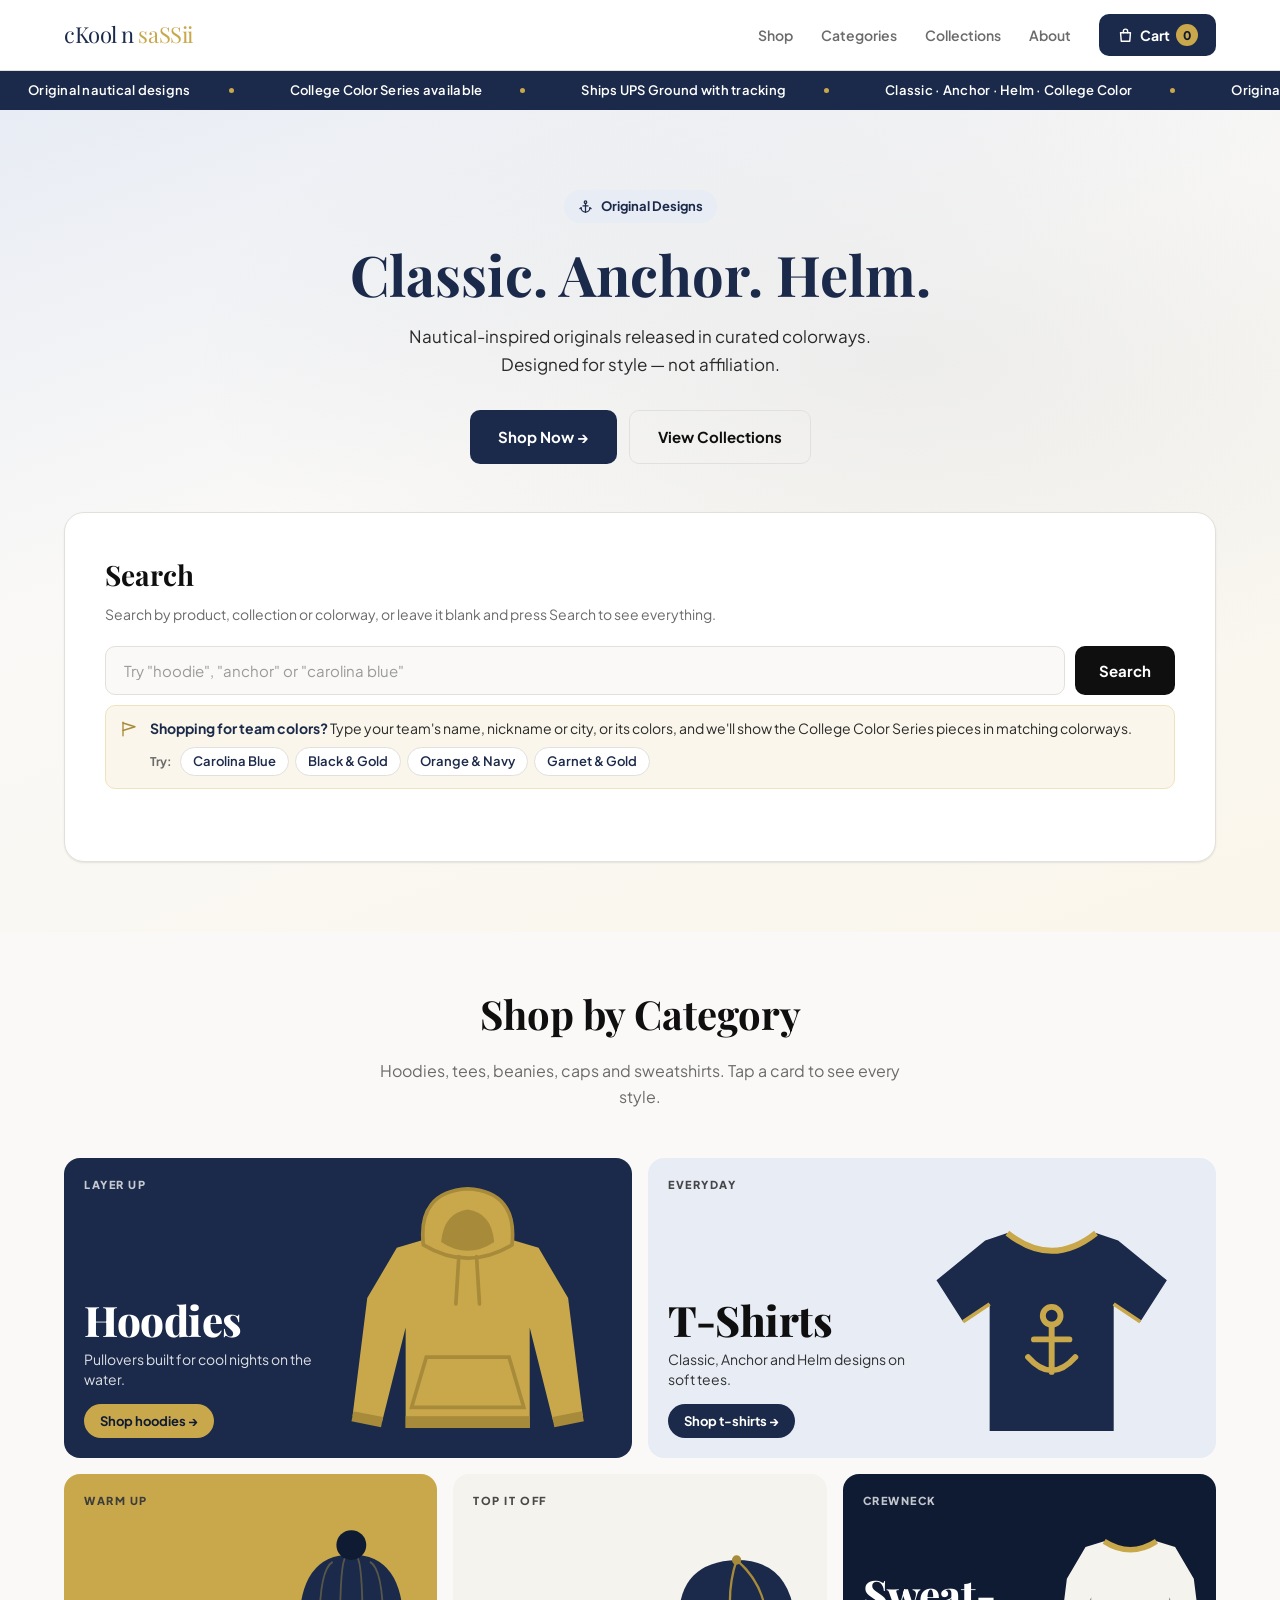
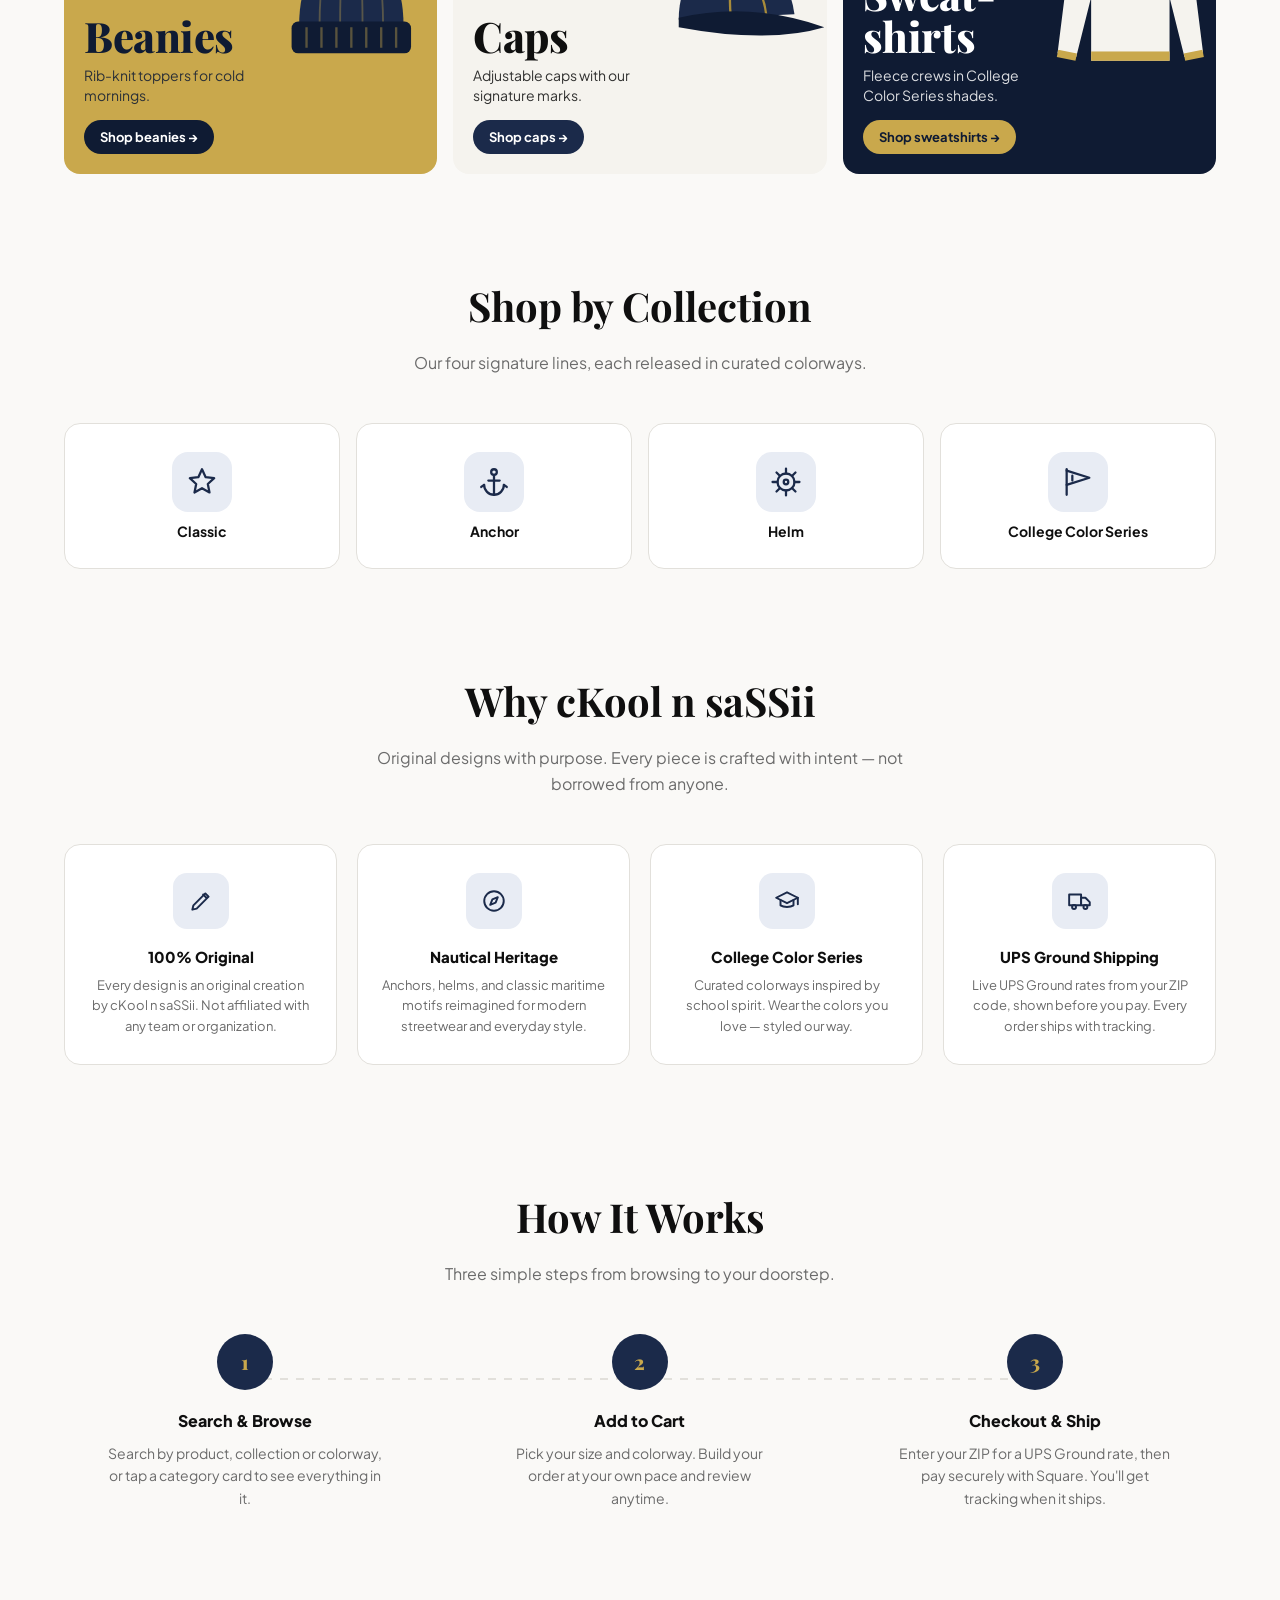
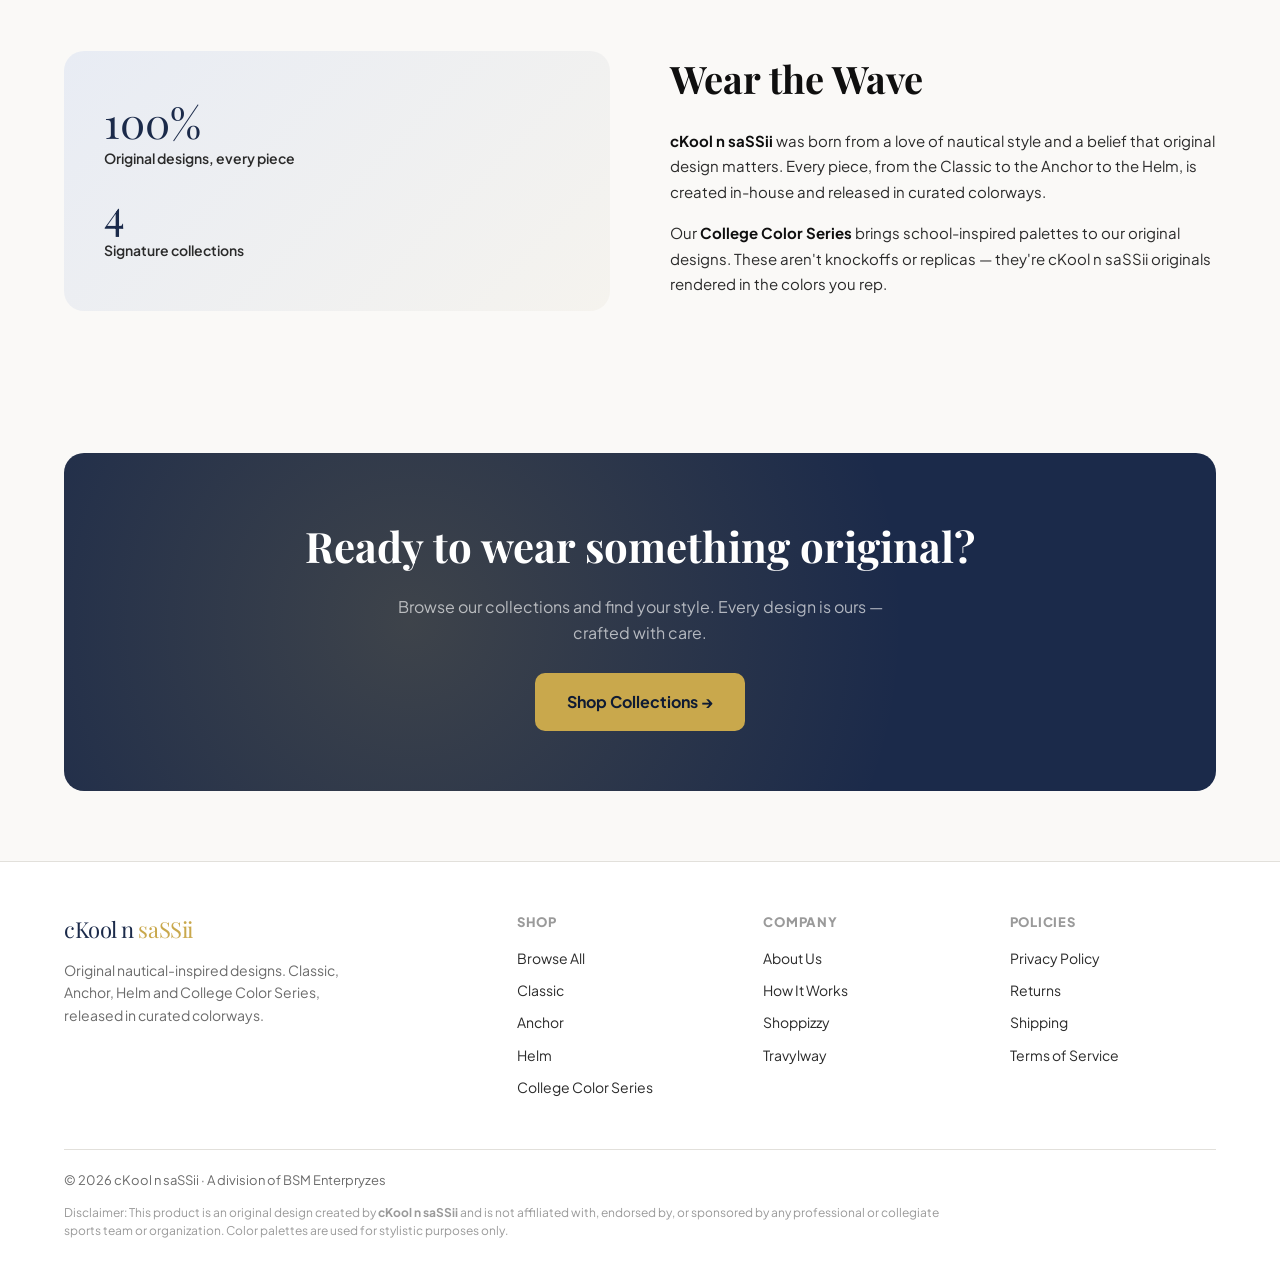
==== index.html @ f0924a0f "Footer: remove Growceryworld link, add Travylway Co-Authored-By: Claude Opus 5.5 <noreply@anthropic." ====
<!doctype html>
<html lang="en">
<head>
  <meta charset="utf-8" />
  <meta name="viewport" content="width=device-width,initial-scale=1" />
  <title>cKool n saSSii — Original Designs. Wear the Wave.</title>
  <meta name="description" content="cKool n saSSii — Original nautical-inspired designs. Classic, Anchor, and Helm collections in curated College Color Series colorways. Not affiliated with any team." />
  <link rel="preconnect" href="https://fonts.googleapis.com">
  <link rel="preconnect" href="https://fonts.gstatic.com" crossorigin>
  <link href="https://fonts.googleapis.com/css2?family=Playfair+Display:wght@400;600;700;800;900&family=Plus+Jakarta+Sans:wght@400;500;600;700;800&display=swap" rel="stylesheet">

  <style>
    :root {
      --bg: #faf9f7;
      --white: #ffffff;
      --ink: #0f0f0f;
      --ink-soft: #2a2a2a;
      --muted: #6b6b6b;
      --muted-light: #9a9a9a;
      --border: #e2e0db;
      --border-light: #eeedea;
      --navy: #1b2a4a;
      --navy-dark: #0f1b33;
      --navy-light: #e8ecf4;
      --gold: #c9a84c;
      --gold-dark: #a88b3a;
      --gold-light: #faf6eb;
      --cream: #f5f3ee;
      --radius: 16px;
      --radius-sm: 10px;
      --radius-xs: 6px;
      --shadow-sm: 0 1px 3px rgba(0,0,0,.04), 0 1px 2px rgba(0,0,0,.06);
      --shadow-md: 0 4px 16px rgba(0,0,0,.06), 0 1px 3px rgba(0,0,0,.04);
      --shadow-lg: 0 12px 40px rgba(0,0,0,.08), 0 4px 12px rgba(0,0,0,.04);
      --shadow-hover: 0 16px 48px rgba(0,0,0,.1), 0 6px 16px rgba(0,0,0,.06);
      --font-display: 'Playfair Display', Georgia, serif;
      --font-body: 'Plus Jakarta Sans', system-ui, -apple-system, sans-serif;
    }

    * { box-sizing: border-box; margin: 0; padding: 0; }
    [hidden] { display: none !important; }

    body {
      font-family: var(--font-body);
      font-size: 15px;
      line-height: 1.6;
      background: var(--bg);
      color: var(--ink);
      -webkit-font-smoothing: antialiased;
    }

    /* ── NAV ── */
    .top-nav {
      position: sticky; top: 0; z-index: 50;
      background: rgba(255,255,255,.92);
      backdrop-filter: blur(16px);
      -webkit-backdrop-filter: blur(16px);
      border-bottom: 1px solid var(--border);
    }
    .top-nav-inner {
      max-width: 1200px; margin: 0 auto;
      padding: 14px 24px;
      display: flex; justify-content: space-between; align-items: center;
    }
    .nav-logo {
      font-family: var(--font-display);
      font-size: 22px; color: var(--navy);
      letter-spacing: -.02em;
    }
    .nav-logo span { color: var(--gold); }
    .nav-links { display: flex; gap: 28px; align-items: center; }
    .nav-links a {
      text-decoration: none; color: var(--muted); font-size: 14px;
      font-weight: 600; transition: color .2s;
    }
    .nav-links a:hover { color: var(--ink); }
    .ico { flex-shrink: 0; }
    .cart-btn {
      background: var(--navy); color: #fff;
      border: 0; padding: 10px 18px; border-radius: var(--radius-sm);
      cursor: pointer; font-weight: 700; font-size: 14px;
      font-family: var(--font-body);
      display: flex; align-items: center; gap: 6px;
      transition: background .2s, transform .15s;
    }
    .cart-btn:hover { background: var(--navy-dark); transform: translateY(-1px); }
    .cart-badge {
      background: var(--gold); color: var(--navy-dark); border-radius: 50%;
      width: 22px; height: 22px; display: inline-flex;
      align-items: center; justify-content: center;
      font-size: 12px; font-weight: 800;
    }

    @media(max-width:700px) {
      .nav-links a:not(.cart-btn-wrap) { display: none; }
    }

    /* ── HERO ── */
    .hero {
      position: relative;
      background: linear-gradient(160deg, var(--navy-light) 0%, var(--bg) 40%, var(--gold-light) 100%);
      overflow: hidden;
    }
    .hero::before {
      content: '';
      position: absolute; inset: 0;
      background: radial-gradient(ellipse 80% 60% at 70% 30%, rgba(27,42,74,.06) 0%, transparent 70%);
      pointer-events: none;
    }
    .hero-inner {
      max-width: 1200px; margin: 0 auto;
      padding: 80px 24px 70px;
      display: flex; flex-direction: column; gap: 48px;
      align-items: center; position: relative;
    }
    .hero-text { z-index: 2; text-align: center; max-width: 680px; }
    .hero-tag {
      display: inline-flex; align-items: center; gap: 8px;
      background: var(--navy-light); color: var(--navy);
      padding: 6px 14px; border-radius: 100px;
      font-size: 13px; font-weight: 700;
      margin-bottom: 20px;
      animation: fadeInUp .6s ease both;
    }
    .hero-tag .ico { width: 15px; height: 15px; }
    .hero h1 {
      font-family: var(--font-display);
      font-size: clamp(36px, 5vw, 56px);
      line-height: 1.12;
      color: var(--ink);
      margin-bottom: 18px;
      animation: fadeInUp .6s .1s ease both;
    }
    .hero h1 em {
      font-style: normal;
      color: var(--navy);
    }
    .hero-desc {
      font-size: 17px; color: var(--ink-soft);
      max-width: 520px; margin: 0 auto 32px;
      animation: fadeInUp .6s .2s ease both;
    }
    .hero-cta {
      display: flex; gap: 12px; flex-wrap: wrap;
      justify-content: center;
      animation: fadeInUp .6s .3s ease both;
    }
    .btn-primary {
      background: var(--navy); color: #fff;
      padding: 14px 28px; border: 0; border-radius: var(--radius-sm);
      font-weight: 700; font-size: 15px; cursor: pointer;
      font-family: var(--font-body);
      transition: all .2s; text-decoration: none;
      display: inline-flex; align-items: center; gap: 8px;
    }
    .btn-primary:hover { background: var(--navy-dark); transform: translateY(-1px); box-shadow: var(--shadow-md); }
    .btn-outline {
      background: transparent; color: var(--ink);
      padding: 14px 28px; border: 1.5px solid var(--border);
      border-radius: var(--radius-sm);
      font-weight: 700; font-size: 15px; cursor: pointer;
      font-family: var(--font-body);
      transition: all .2s; text-decoration: none;
    }
    .btn-outline:hover { border-color: var(--ink); background: var(--white); }

    .hero-visual {
      width: 100%;
      animation: fadeInUp .8s .2s ease both;
    }
    @media(max-width: 800px) {
      .hero-inner { padding: 50px 24px 40px; }
    }

    /* ── PERKS BAR ── */
    .perks-bar {
      background: var(--navy);
      color: #fff;
      overflow: hidden;
    }
    .perks-scroll {
      display: flex;
      width: max-content;
      animation: scrollPerks 40s linear infinite;
      white-space: nowrap;
    }
    .perks-set { display: flex; }
    .perks-bar:hover .perks-scroll { animation-play-state: paused; }
    @media (prefers-reduced-motion: reduce) {
      .perks-scroll { animation: none; }
      .perks-set[aria-hidden="true"] { display: none; }
      .perks-set { flex-wrap: wrap; justify-content: center; width: 100vw; }
    }
    .perk-item {
      display: inline-flex; align-items: center; gap: 10px;
      padding: 9px 28px;
      font-size: 13px; font-weight: 600; letter-spacing: .02em;
      flex-shrink: 0;
    }
    .perk-item::after { content: ""; width: 5px; height: 5px; border-radius: 50%; background: var(--gold); margin-left: 28px; }

    @keyframes scrollPerks {
      0% { transform: translateX(0); }
      100% { transform: translateX(-50%); }
    }

    /* ── SECTIONS ── */
    .section { max-width: 1200px; margin: 0 auto; padding: 70px 24px; }
    .section-sm { padding: 50px 24px; }
    .section-header {
      text-align: center; margin-bottom: 48px;
    }
    .section-header h2 {
      font-family: var(--font-display);
      font-size: clamp(28px, 3.5vw, 40px);
      margin-bottom: 12px;
    }
    .section-header p {
      font-size: 16px; color: var(--muted); max-width: 560px; margin: 0 auto;
    }

    /* ── SEARCH SECTION ── */
    .search-section {
      background: var(--white);
      border: 1px solid var(--border);
      border-radius: 20px;
      padding: 40px;
      box-shadow: var(--shadow-sm);
    }
    .search-section h2 {
      font-family: var(--font-display);
      font-size: 28px; margin-bottom: 6px;
    }
    .search-section .search-subtitle {
      color: var(--muted); font-size: 14px; margin-bottom: 20px;
    }
    .search-form { display: flex; gap: 10px; margin-bottom: 10px; }
    .search-form input {
      flex: 1; padding: 14px 18px;
      border-radius: var(--radius-sm);
      border: 1.5px solid var(--border);
      font-size: 15px; font-family: var(--font-body);
      outline: none; background: var(--bg);
      transition: border-color .2s, box-shadow .2s;
    }
    .search-form input:focus {
      border-color: var(--navy);
      box-shadow: 0 0 0 3px rgba(27,42,74,.1);
      background: #fff;
    }
    .search-form input::placeholder { color: var(--muted-light); }
    .search-form button {
      padding: 14px 24px; border-radius: var(--radius-sm);
      border: 0; background: var(--ink); color: #fff;
      font-weight: 700; font-size: 15px; cursor: pointer;
      font-family: var(--font-body);
      transition: background .2s, transform .15s;
    }
    .search-form button:hover { background: #000; transform: translateY(-1px); }
    .search-form button:disabled { opacity: .5; cursor: not-allowed; transform: none; }
    .search-status { font-size: 13px; color: var(--muted); min-height: 20px; }
    .search-form input { min-width: 0; }
    @media (max-width: 560px) {
      .search-section { padding: 22px 18px; }
      .search-form button { padding: 14px 16px; }
    }
    .search-tip {
      display: flex; gap: 12px; align-items: flex-start;
      background: var(--gold-light); border: 1px solid #efe3bf; border-radius: var(--radius-sm);
      padding: 12px 14px; margin: 4px 0 12px; color: var(--ink-soft); font-size: 14px; line-height: 1.5;
    }
    .search-tip > .ico { color: var(--gold-dark); margin-top: 2px; }
    .search-tip p { margin: 0 0 8px; }
    .search-tip strong { color: var(--navy); }
    .tip-chips { display: flex; flex-wrap: wrap; gap: 6px; align-items: center; }
    .tip-chips span { font-size: 12px; font-weight: 700; color: var(--muted); margin-right: 2px; }
    .tip-chip {
      font: inherit; font-size: 13px; font-weight: 600; cursor: pointer;
      background: var(--white); color: var(--navy); border: 1px solid var(--border);
      border-radius: 100px; padding: 4px 12px; transition: border-color .2s, background .2s;
    }
    .tip-chip:hover { border-color: var(--navy); background: var(--navy-light); }
    .tip-chip:focus-visible { outline: 3px solid var(--gold); outline-offset: 2px; }

    /* ── RESULTS GRID ── */
    .results-grid {
      display: grid;
      grid-template-columns: repeat(auto-fill, minmax(240px, 1fr));
      gap: 20px;
      margin-top: 28px;
    }
    .results-grid:empty { display: none; }
    #shop, #categories, #collections, #about, #how { scroll-margin-top: 80px; }
    .product-card {
      background: var(--white);
      border: 1px solid var(--border);
      border-radius: var(--radius);
      padding: 16px;
      transition: transform .25s, box-shadow .25s;
    }
    .product-card:hover {
      transform: translateY(-4px);
      box-shadow: var(--shadow-hover);
    }
    .product-image {
      width: 100%; height: 220px;
      object-fit: cover; border-radius: var(--radius-sm);
      margin-bottom: 14px; background: var(--cream);
    }
    .product-name { font-weight: 800; font-size: 15px; }
    .product-price { color: var(--navy); font-weight: 800; margin: 6px 0; font-size: 17px; }
    .product-desc { font-size: 13px; color: var(--muted); min-height: 34px; line-height: 1.5; }
    .product-actions { margin-top: 12px; }
    .btn-add {
      width: 100%; padding: 11px 14px;
      border-radius: var(--radius-sm);
      border: 0; background: var(--navy); color: #fff;
      font-weight: 700; font-size: 14px; cursor: pointer;
      font-family: var(--font-body);
      transition: all .2s;
    }
    .btn-add:hover { background: var(--navy-dark); transform: translateY(-1px); }
    .btn-add:disabled { opacity: .5; cursor: not-allowed; transform: none; }
    .size-select {
      width: 100%; margin-bottom: 8px; padding: 9px 12px;
      border-radius: var(--radius-sm); border: 1.5px solid var(--border);
      font-family: var(--font-body); font-size: 14px; background: var(--white); color: var(--ink);
    }
    .size-select:focus { outline: none; border-color: var(--navy); box-shadow: 0 0 0 3px rgba(27,42,74,.1); }

    /* ── CATEGORIES ── */
    .cat-grid {
      display: grid;
      grid-template-columns: repeat(4, 1fr);
      gap: 16px;
    }
    .cat-tile {
      background: var(--white);
      border: 1px solid var(--border);
      border-radius: var(--radius);
      padding: 28px 16px;
      text-align: center;
      cursor: pointer;
      transition: all .25s;
      font-family: var(--font-body);
      display: flex;
      flex-direction: column;
      align-items: center;
      gap: 10px;
    }
    .cat-tile:hover {
      transform: translateY(-4px);
      box-shadow: var(--shadow-lg);
      border-color: var(--navy);
    }
    .cat-icon { display: grid; place-items: center; width: 60px; height: 60px; border-radius: 16px; background: var(--navy-light); color: var(--navy); transition: background .25s, color .25s; }
    .cat-tile:hover .cat-icon { background: var(--navy); color: var(--gold); }
    .cat-label { font-size: 14px; font-weight: 700; color: var(--ink); }

    @media(max-width: 700px) {
      .cat-grid { grid-template-columns: repeat(2, 1fr); }
    }

    /* ── SHOP BY CATEGORY (product-type cards) ── */
    .type-grid {
      display: grid;
      grid-template-columns: repeat(6, 1fr);
      gap: 16px;
    }
    .type-card {
      --c: var(--cream); --g: var(--navy); --gd: var(--navy-dark); --t: var(--ink); --b: var(--navy); --bt: #fff;
      grid-column: span 2;
      position: relative; isolation: isolate; overflow: hidden;
      display: flex; flex-direction: column; justify-content: space-between;
      min-height: 300px; padding: 20px;
      background: var(--c); color: var(--t);
      border: 0; border-radius: var(--radius);
      text-align: left; cursor: pointer;
      font-family: var(--font-body);
      transition: transform .25s, box-shadow .25s;
    }
    .type-card.wide { grid-column: span 3; }
    .type-card:hover { transform: translateY(-4px); box-shadow: var(--shadow-hover); }
    .type-card:focus-visible { outline: 3px solid var(--gold); outline-offset: 3px; }
    .type-eyebrow {
      font-size: 11px; font-weight: 800; letter-spacing: .14em; text-transform: uppercase;
      opacity: .75;
    }
    .type-text { display: flex; flex-direction: column; gap: 8px; max-width: 58%; }
    .type-card.wide .type-text { max-width: 46%; }
    .type-name {
      font-family: var(--font-display); font-weight: 800;
      font-size: clamp(30px, 3.6vw, 42px); line-height: 1; letter-spacing: -.01em;
    }
    .type-desc { font-size: 14px; line-height: 1.45; opacity: .85; }
    .type-cta {
      align-self: flex-start; margin-top: 6px;
      background: var(--b); color: var(--bt);
      padding: 9px 16px; border-radius: 100px;
      font-weight: 700; font-size: 13px;
    }
    .type-art {
      position: absolute; z-index: -1;
      right: -2%; top: 10%; width: 50%; max-width: 300px;
      transition: transform .45s cubic-bezier(.2,.8,.2,1);
    }
    .type-card.wide .type-art { top: auto; bottom: -4%; width: 52%; right: 3%; }
    .type-card:hover .type-art { transform: translateY(-10px) rotate(-4deg); }

    .type-card.hoodies     { --c: var(--navy);      --g: var(--gold);  --gd: var(--gold-dark); --t: #fff; --b: var(--gold); --bt: var(--navy-dark); }
    .type-card.tshirts     { --c: var(--navy-light); }
    .type-card.beanies     { --c: var(--gold);      --g: var(--navy);  --gd: var(--navy-dark); --t: var(--navy-dark); --b: var(--navy-dark); }
    .type-card.caps        { --c: var(--cream);     --g: var(--navy);  --gd: var(--gold-dark); }
    .type-card.sweatshirts { --c: var(--navy-dark); --g: var(--cream); --gd: var(--gold); --t: #fff; --b: var(--gold); --bt: var(--navy-dark); }

    @media(max-width: 900px) {
      .type-card, .type-card.wide { grid-column: span 3; }
      .type-card.last { grid-column: span 6; }
    }
    @media(max-width: 560px) {
      .type-grid { grid-template-columns: 1fr; }
      .type-card, .type-card.wide, .type-card.last { grid-column: auto; min-height: 260px; }
      .type-text, .type-card.wide .type-text { max-width: 64%; }
      .type-art, .type-card.wide .type-art { top: 8%; bottom: auto; right: -2%; width: 44%; }
    }
    @media(prefers-reduced-motion: reduce) {
      .type-card, .type-art { transition: none; }
      .type-card:hover, .type-card:hover .type-art { transform: none; }
    }

    /* ── FEATURED CARDS ── */
    .featured-grid {
      display: grid;
      grid-template-columns: repeat(4, 1fr);
      gap: 20px;
    }
    .featured-img img { width: 100%; height: 100%; object-fit: cover; background: var(--cream); }
    .featured-card {
      background: var(--white);
      border: 1px solid var(--border);
      border-radius: var(--radius);
      overflow: hidden;
      transition: transform .25s, box-shadow .25s;
    }
    .featured-card:hover {
      transform: translateY(-4px);
      box-shadow: var(--shadow-hover);
    }
    .featured-img {
      height: 220px; background: linear-gradient(135deg, var(--navy) 0%, #2c4270 100%); color: var(--gold);
      display: flex;
      align-items: center;
      justify-content: center;
    }
    .featured-info {
      padding: 18px 20px;
    }
    .featured-name {
      font-weight: 800;
      font-size: 16px;
      margin-bottom: 4px;
    }
    .featured-price-label {
      color: var(--muted);
      font-size: 13px;
      margin-bottom: 14px;
    }
    .btn-featured {
      width: 100%;
      padding: 10px;
      border-radius: var(--radius-sm);
      border: 1.5px solid var(--border);
      background: var(--white);
      color: var(--ink);
      font-weight: 700;
      font-size: 14px;
      font-family: var(--font-body);
      cursor: pointer;
      transition: all .2s;
    }
    .btn-featured:hover {
      background: var(--navy);
      color: #fff;
      border-color: var(--navy);
    }

    @media(max-width: 900px) {
      .featured-grid { grid-template-columns: 1fr 1fr; }
    }
    @media(max-width: 500px) {
      .featured-grid { grid-template-columns: 1fr; }
    }

    /* ── VALUE PROPS ── */
    .value-grid {
      display: grid;
      grid-template-columns: repeat(4, 1fr);
      gap: 20px;
    }
    .value-card {
      background: var(--white);
      border: 1px solid var(--border);
      border-radius: var(--radius);
      padding: 28px 24px;
      text-align: center;
      transition: transform .25s, box-shadow .25s;
      position: relative;
      overflow: hidden;
    }
    .value-card::before {
      content: '';
      position: absolute; top: 0; left: 0; right: 0;
      height: 3px;
      background: var(--navy);
      opacity: 0;
      transition: opacity .25s;
    }
    .value-card:hover { transform: translateY(-4px); box-shadow: var(--shadow-lg); }
    .value-card:hover::before { opacity: 1; }
    .value-icon {
      width: 56px; height: 56px; margin: 0 auto 16px;
      color: var(--navy);
      background: var(--navy-light);
      border-radius: 14px;
      display: flex; align-items: center; justify-content: center;
      font-size: 26px;
    }
    .value-card h4 { font-weight: 800; font-size: 15px; margin-bottom: 6px; }
    .value-card p { font-size: 13px; color: var(--muted); line-height: 1.55; }

    @media(max-width: 900px) { .value-grid { grid-template-columns: 1fr 1fr; } }
    @media(max-width: 500px) { .value-grid { grid-template-columns: 1fr; } }

    /* ── HOW IT WORKS ── */
    .how-grid {
      display: grid; grid-template-columns: repeat(3, 1fr);
      gap: 32px; position: relative;
    }
    .how-grid::before {
      content: '';
      position: absolute; top: 44px; left: 16%; right: 16%;
      height: 2px;
      background: repeating-linear-gradient(90deg, var(--border) 0, var(--border) 8px, transparent 8px, transparent 16px);
    }
    .how-step { text-align: center; position: relative; z-index: 2; }
    .how-num {
      width: 56px; height: 56px; margin: 0 auto 18px;
      background: var(--navy); color: var(--gold);
      border-radius: 50%;
      display: flex; align-items: center; justify-content: center;
      font-weight: 800; font-size: 20px;
      font-family: var(--font-display);
    }
    .how-step h4 { font-weight: 800; font-size: 16px; margin-bottom: 8px; }
    .how-step p { font-size: 14px; color: var(--muted); max-width: 280px; margin: 0 auto; }

    @media(max-width: 700px) {
      .how-grid { grid-template-columns: 1fr; gap: 36px; }
      .how-grid::before { display: none; }
    }

    /* ── ABOUT ── */
    .about-block {
      display: grid; grid-template-columns: 1fr 1fr;
      gap: 60px; align-items: center;
    }
    .about-visual {
      background: linear-gradient(135deg, var(--navy-light) 0%, var(--cream) 100%);
      border-radius: 20px;
      padding: 50px 40px;
      position: relative;
      overflow: hidden;
    }
    .about-stat { margin-bottom: 24px; }
    .about-stat:last-child { margin-bottom: 0; }
    .about-stat .num {
      font-family: var(--font-display);
      font-size: 42px; color: var(--navy);
      line-height: 1;
    }
    .about-stat .label {
      font-size: 14px; color: var(--ink-soft);
      font-weight: 600; margin-top: 4px;
    }
    .about-text h2 {
      font-family: var(--font-display);
      font-size: clamp(28px, 3.5vw, 38px);
      margin-bottom: 18px;
    }
    .about-text p {
      font-size: 15px; color: var(--ink-soft);
      margin-bottom: 16px; line-height: 1.7;
    }
    .about-text p strong { color: var(--ink); }

    @media(max-width: 800px) {
      .about-block { grid-template-columns: 1fr; gap: 32px; }
    }

    /* ── CTA BANNER ── */
    .cta-banner {
      background: var(--navy);
      border-radius: 20px;
      padding: 60px 40px;
      text-align: center;
      color: #fff;
      position: relative;
      overflow: hidden;
    }
    .cta-banner::before {
      content: '';
      position: absolute; inset: 0;
      background: radial-gradient(circle at 30% 50%, rgba(201,168,76,.2) 0%, transparent 60%);
    }
    .cta-banner h2 {
      font-family: var(--font-display);
      font-size: clamp(28px, 4vw, 42px);
      margin-bottom: 14px; position: relative;
    }
    .cta-banner p {
      color: rgba(255,255,255,.65);
      font-size: 16px; max-width: 500px;
      margin: 0 auto 28px; position: relative;
    }
    .cta-banner .btn-primary {
      position: relative;
      background: var(--gold);
      color: var(--navy-dark);
      padding: 16px 32px;
      font-size: 16px;
    }
    .cta-banner .btn-primary:hover { background: var(--gold-dark); }

    /* ── FOOTER ── */
    .site-footer {
      border-top: 1px solid var(--border);
      background: var(--white);
    }
    .footer-inner {
      max-width: 1200px; margin: 0 auto;
      padding: 50px 24px 30px;
    }
    .footer-grid {
      display: grid;
      grid-template-columns: 2fr 1fr 1fr 1fr;
      gap: 40px;
      margin-bottom: 40px;
    }
    .footer-brand .nav-logo { margin-bottom: 12px; }
    .footer-brand p { font-size: 14px; color: var(--muted); max-width: 280px; line-height: 1.6; }
    .footer-col h5 {
      font-size: 13px; font-weight: 800;
      text-transform: uppercase; letter-spacing: .06em;
      color: var(--muted-light); margin-bottom: 14px;
    }
    .footer-col a {
      display: block; font-size: 14px; color: var(--ink-soft);
      text-decoration: none; margin-bottom: 10px;
      transition: color .2s;
    }
    .footer-col a:hover { color: var(--navy); }
    .footer-bottom {
      border-top: 1px solid var(--border);
      padding-top: 20px;
      display: flex; justify-content: space-between; flex-wrap: wrap; gap: 12px;
      font-size: 13px; color: var(--muted);
    }
    .footer-bottom a { color: var(--muted); text-decoration: none; }
    .footer-bottom a:hover { color: var(--navy); }
    .disclaimer {
      margin-top: 14px;
      max-width: 900px;
      line-height: 1.5;
      font-size: 12px;
      color: var(--muted-light);
    }

    @media(max-width: 700px) {
      .footer-grid { grid-template-columns: 1fr 1fr; }
    }

    /* ── CART PANEL ── */
    .cart-panel {
      position: fixed; right: 18px; top: 68px;
      width: 400px; max-width: 92vw;
      background: var(--white);
      border: 1px solid var(--border);
      border-radius: var(--radius);
      padding: 20px;
      box-shadow: var(--shadow-lg);
      z-index: 60;
      display: flex; flex-direction: column; gap: 14px;
      animation: slideIn .2s ease;
    }
    .cart-panel { max-height: calc(100vh - 90px); overflow-y: auto; }
    .cart-hidden { display: none; }
    .ship-box[hidden] { display: none; }
    .ship-box { border-top: 1px solid var(--border-light); padding-top: 12px; display: flex; flex-direction: column; gap: 8px; }
    .ship-label { font-size: 13px; font-weight: 700; color: var(--ink-soft); }
    .ship-form { display: flex; gap: 8px; }
    .ship-form input {
      flex: 1; min-width: 0; padding: 9px 12px; border-radius: var(--radius-sm);
      border: 1.5px solid var(--border); font-family: var(--font-body); font-size: 14px; background: var(--bg);
    }
    .ship-form input:focus { outline: none; border-color: var(--navy); box-shadow: 0 0 0 3px rgba(27,42,74,.1); background: #fff; }
    .ship-form button {
      padding: 9px 14px; border: 0; border-radius: var(--radius-sm); background: var(--ink); color: #fff;
      font-weight: 700; font-size: 13px; font-family: var(--font-body); cursor: pointer;
    }
    .ship-form button:disabled { opacity: .5; cursor: not-allowed; }
    .ship-rates { display: flex; flex-direction: column; gap: 6px; }
    .ship-rates:empty { display: none; }
    .ship-opt {
      display: flex; align-items: center; gap: 10px; padding: 9px 12px;
      border: 1.5px solid var(--border); border-radius: var(--radius-sm); cursor: pointer; font-size: 14px;
    }
    .ship-opt:has(input:checked) { border-color: var(--navy); background: var(--navy-light); }
    .ship-opt input { accent-color: var(--navy); margin: 0; }
    .ship-opt .svc { flex: 1; font-weight: 600; }
    .ship-opt .eta { font-size: 12px; color: var(--muted); font-weight: 500; display: block; }
    .ship-opt .price { font-weight: 800; font-variant-numeric: tabular-nums; }
    .cart-line .sub-amount { font-weight: 700; font-size: 15px; font-variant-numeric: tabular-nums; }
    .cart-grand { border-top: 1px solid var(--border); padding-top: 10px; }
    .order-banner {
      position: fixed; left: 50%; top: 80px; transform: translateX(-50%); z-index: 70;
      background: var(--navy); color: #fff; padding: 14px 18px; border-radius: var(--radius-sm);
      box-shadow: var(--shadow-lg); display: flex; gap: 14px; align-items: center; max-width: calc(100vw - 32px);
      font-size: 14px; font-weight: 600;
    }
    .order-banner button { background: transparent; border: 0; color: #fff; font-size: 16px; cursor: pointer; }
    .cart-header {
      display: flex; justify-content: space-between; align-items: center;
      padding-bottom: 12px; border-bottom: 1px solid var(--border);
    }
    .cart-header strong { font-size: 16px; }
    .cart-close {
      background: var(--cream); border: 0; cursor: pointer;
      width: 32px; height: 32px; border-radius: 8px;
      font-size: 16px; display: flex; align-items: center;
      justify-content: center; transition: background .2s;
    }
    .cart-close:hover { background: var(--border); }
    .cart-item {
      display: flex; gap: 12px; align-items: center;
      padding-bottom: 12px; border-bottom: 1px solid var(--border-light);
    }
    .cart-item img {
      width: 56px; height: 56px; object-fit: cover;
      border-radius: var(--radius-xs); background: var(--cream);
    }
    .cart-item .meta { flex: 1; }
    .cart-item .meta .name { font-weight: 700; font-size: 14px; }
    .cart-item .meta .sub { font-size: 12px; color: var(--muted); margin-top: 2px; }
    .qty-input {
      width: 56px; padding: 6px 8px; border-radius: var(--radius-xs);
      border: 1px solid var(--border); font-family: var(--font-body);
      font-size: 13px; text-align: center;
    }
    .cart-remove {
      background: transparent; border: 1px solid var(--border);
      padding: 5px 10px; border-radius: var(--radius-xs);
      cursor: pointer; font-size: 12px; color: var(--muted);
      font-family: var(--font-body); transition: all .2s;
    }
    .cart-remove:hover { border-color: #e53e3e; color: #e53e3e; }
    .cart-totals {
      display: flex; justify-content: space-between; align-items: center;
      padding-top: 4px;
    }
    .cart-totals .label { font-size: 14px; color: var(--muted); }
    .cart-totals .amount { font-weight: 800; font-size: 18px; }
    .cart-actions { display: flex; gap: 10px; }
    .checkout-btn {
      flex: 1; background: var(--navy); color: #fff;
      padding: 12px; border: 0; border-radius: var(--radius-sm);
      font-weight: 700; font-size: 14px; cursor: pointer;
      font-family: var(--font-body);
      transition: all .2s;
    }
    .checkout-btn:hover { background: var(--navy-dark); }
    .checkout-btn:disabled { opacity: .5; cursor: not-allowed; }
    .clear-btn {
      background: var(--cream); color: var(--ink-soft);
      padding: 12px 16px; border: 0; border-radius: var(--radius-sm);
      font-weight: 700; font-size: 14px; cursor: pointer;
      font-family: var(--font-body);
      transition: all .2s;
    }
    .clear-btn:hover { background: var(--border); }
    .small-muted { font-size: 13px; color: var(--muted); }

    /* ── ANIMATIONS ── */
    @keyframes fadeInUp {
      from { opacity: 0; transform: translateY(20px); }
      to { opacity: 1; transform: translateY(0); }
    }
    @keyframes slideIn {
      from { opacity: 0; transform: translateY(-8px); }
      to { opacity: 1; transform: translateY(0); }
    }
    .reveal {
      opacity: 0; transform: translateY(24px);
      transition: opacity .6s ease, transform .6s ease;
    }
    .reveal.visible { opacity: 1; transform: translateY(0); }
  </style>
</head>

<body>

  <!-- ── NAV ── -->
  <nav class="top-nav">
    <div class="top-nav-inner">
      <div class="nav-logo">cKool n <span>saSSii</span></div>
      <div class="nav-links">
        <a href="#shop">Shop</a>
        <a href="#categories">Categories</a>
        <a href="#collections">Collections</a>
        <a href="#about">About</a>
        <span class="cart-btn-wrap">
          <button id="openCartBtn" class="cart-btn">
            <svg class="ico" width="17" height="17" viewBox="0 0 24 24" fill="none" stroke="currentColor" stroke-width="2" stroke-linecap="round" stroke-linejoin="round" aria-hidden="true"><path d="M5 8h14l-1 12H6z"/><path d="M9 8V6a3 3 0 0 1 6 0v2"/></svg> Cart <span class="cart-badge" id="cartCount">0</span>
          </button>
        </span>
      </div>
    </div>
  </nav>

  <!-- ── PERKS STRIP ── -->
  <div class="perks-bar" aria-label="Store highlights">
    <div class="perks-scroll">
      <div class="perks-set"><div class="perk-item">Original nautical designs</div><div class="perk-item">College Color Series available</div><div class="perk-item">Ships UPS Ground with tracking</div><div class="perk-item">Classic · Anchor · Helm · College Color</div></div>
      <div class="perks-set" aria-hidden="true"><div class="perk-item">Original nautical designs</div><div class="perk-item">College Color Series available</div><div class="perk-item">Ships UPS Ground with tracking</div><div class="perk-item">Classic · Anchor · Helm · College Color</div></div>
    </div>
  </div>

  <!-- ── HERO ── -->
  <section class="hero">
    <div class="hero-inner">
      <div class="hero-text">
        <div class="hero-tag"><svg class="ico" width="15" height="15" viewBox="0 0 24 24" fill="none" stroke="currentColor" stroke-width="2" stroke-linecap="round" stroke-linejoin="round" aria-hidden="true"><circle cx="12" cy="5" r="2"/><path d="M12 7v14"/><path d="M8 11h8"/><path d="M5 14a7 7 0 0 0 14 0"/><path d="M5 14l-2 1.5M19 14l2 1.5"/></svg>Original Designs</div>
        <h1><em>Classic. Anchor. Helm.</em></h1>
        <p class="hero-desc">
          Nautical-inspired originals released in curated colorways.
          Designed for style — not affiliation.
        </p>
        <div class="hero-cta">
          <a href="#shop" class="btn-primary">Shop Now →</a>
          <a href="#collections" class="btn-outline">View Collections</a>
        </div>
      </div>

      <div class="hero-visual">
        <!-- SEARCH BAR -->
        <div id="shop">
          <div class="search-section">
            <h2>Search</h2>
            <p class="search-subtitle">Search by product, collection or colorway, or leave it blank and press Search to see everything.</p>
            <form id="ck-search" class="search-form" autocomplete="off">
              <input id="q" type="search" placeholder='Try "hoodie", "anchor" or "carolina blue"' />
              <button id="go" type="submit">Search</button>
            </form>
            <div class="search-tip">
              <svg class="ico" width="18" height="18" viewBox="0 0 24 24" fill="none" stroke="currentColor" stroke-width="1.8" stroke-linecap="round" stroke-linejoin="round" aria-hidden="true"><path d="M4 3v18"/><path d="M4 4l16 5-16 5"/></svg>
              <div>
                <p><strong>Shopping for team colors?</strong> Type your team's name, nickname or city, or its colors, and we'll show the College Color Series pieces in matching colorways.</p>
                <div class="tip-chips" aria-label="Try a colorway">
                  <span>Try:</span>
                  <button type="button" class="tip-chip" data-q="carolina blue">Carolina Blue</button>
                  <button type="button" class="tip-chip" data-q="black gold">Black &amp; Gold</button>
                  <button type="button" class="tip-chip" data-q="orange navy">Orange &amp; Navy</button>
                  <button type="button" class="tip-chip" data-q="garnet gold">Garnet &amp; Gold</button>
                </div>
              </div>
            </div>
            <div id="search-status" class="search-status"></div>
            <div id="results" class="results-grid"></div>
          </div>
        </div>

      </div>
    </div>
  </section>

  <!-- ── SHOP BY CATEGORY ── -->
  <div class="section section-sm" id="categories">
    <div class="section-header">
      <h2>Shop by Category</h2>
      <p>Hoodies, tees, beanies, caps and sweatshirts. Tap a card to see every style.</p>
    </div>
    <div class="type-grid">
      <button class="type-card wide hoodies" data-q="hoodie" aria-label="Shop hoodies">
        <span class="type-eyebrow">Layer up</span>
        <span class="type-text">
          <span class="type-name">Hoodies</span>
          <span class="type-desc">Pullovers built for cool nights on the water.</span>
          <span class="type-cta">Shop hoodies →</span>
        </span>
        <svg class="type-art" viewBox="0 0 200 200" aria-hidden="true">
          <path d="M72 44 L52 50 L32 84 L22 164 L42 168 L58 104 L58 172 L142 172 L142 104 L158 168 L178 164 L168 84 L148 50 L128 44 Z" fill="var(--g)"/>
          <path d="M70 48 Q66 12 100 10 Q134 12 130 48 Q100 66 70 48 Z" fill="var(--g)" stroke="var(--gd)" stroke-width="2.5"/>
          <path d="M82 46 Q100 58 118 46 Q116 26 100 24 Q84 26 82 46 Z" fill="var(--gd)"/>
          <path d="M94 56 L92 88 M106 56 L108 88" stroke="var(--gd)" stroke-width="2.5" stroke-linecap="round"/>
          <path d="M72 124 L128 124 L138 158 L62 158 Z" fill="none" stroke="var(--gd)" stroke-width="2.5"/>
          <rect x="58" y="164" width="84" height="8" fill="var(--gd)"/>
          <path d="M22 164 L42 168 M158 168 L178 164" stroke="var(--gd)" stroke-width="7"/>
        </svg>
      </button>

      <button class="type-card wide tshirts" data-q="t-shirt" aria-label="Shop t-shirts">
        <span class="type-eyebrow">Everyday</span>
        <span class="type-text">
          <span class="type-name">T&#8209;Shirts</span>
          <span class="type-desc">Classic, Anchor and Helm designs on soft tees.</span>
          <span class="type-cta">Shop t-shirts →</span>
        </span>
        <svg class="type-art" viewBox="0 0 200 200" aria-hidden="true">
          <path d="M70 40 L55 45 L22 72 L40 100 L58 88 L58 174 L142 174 L142 88 L160 100 L178 72 L145 45 L130 40 Q100 64 70 40 Z" fill="var(--g)"/>
          <path d="M70 40 Q100 64 130 40" fill="none" stroke="var(--gold)" stroke-width="4"/>
          <path d="M40 100 L58 88 M160 100 L142 88" stroke="var(--gold)" stroke-width="2.5"/>
          <g fill="none" stroke="var(--gold)" stroke-width="4" stroke-linecap="round">
            <circle cx="100" cy="96" r="6"/><path d="M100 102 V134 M88 112 H112 M84 124 Q100 142 116 124"/>
          </g>
        </svg>
      </button>

      <button class="type-card beanies" data-q="beanie" aria-label="Shop beanies">
        <span class="type-eyebrow">Warm up</span>
        <span class="type-text">
          <span class="type-name">Beanies</span>
          <span class="type-desc">Rib-knit toppers for cold mornings.</span>
          <span class="type-cta">Shop beanies →</span>
        </span>
        <svg class="type-art" viewBox="0 0 200 200" aria-hidden="true">
          <path d="M44 132 Q44 54 100 54 Q156 54 156 132 Z" fill="var(--g)"/>
          <path d="M66 128 Q66 70 80 62 M88 128 Q88 64 94 56 M112 128 Q112 64 106 56 M134 128 Q134 70 120 62" stroke="var(--c)" stroke-width="2" fill="none" opacity=".35"/>
          <circle cx="100" cy="44" r="16" fill="var(--gd)"/>
          <rect x="36" y="126" width="128" height="34" rx="7" fill="var(--gd)"/>
          <path d="M52 132 V154 M68 132 V154 M84 132 V154 M100 132 V154 M116 132 V154 M132 132 V154 M148 132 V154" stroke="var(--c)" stroke-width="2.5" opacity=".4"/>
        </svg>
      </button>

      <button class="type-card caps" data-q="cap" aria-label="Shop caps">
        <span class="type-eyebrow">Top it off</span>
        <span class="type-text">
          <span class="type-name">Caps</span>
          <span class="type-desc">Adjustable caps with our signature marks.</span>
          <span class="type-cta">Shop caps →</span>
        </span>
        <svg class="type-art" viewBox="0 0 200 200" aria-hidden="true">
          <path d="M34 124 Q34 62 96 60 Q150 60 158 118 Z" fill="var(--g)"/>
          <path d="M96 60 Q86 90 90 122 M96 60 Q124 84 128 120" stroke="var(--gd)" stroke-width="2.5" fill="none"/>
          <circle cx="96" cy="60" r="5" fill="var(--gd)"/>
          <path d="M34 122 Q110 104 190 132 Q130 150 34 132 Z" fill="var(--navy-dark)"/>
        </svg>
      </button>

      <button class="type-card last sweatshirts" data-q="sweatshirt" aria-label="Shop sweatshirts">
        <span class="type-eyebrow">Crewneck</span>
        <span class="type-text">
          <span class="type-name">Sweat&shy;shirts</span>
          <span class="type-desc">Fleece crews in College Color Series shades.</span>
          <span class="type-cta">Shop sweatshirts →</span>
        </span>
        <svg class="type-art" viewBox="0 0 200 200" aria-hidden="true">
          <path d="M72 40 L52 46 L32 80 L22 160 L42 164 L58 100 L58 168 L142 168 L142 100 L158 164 L178 160 L168 80 L148 46 L128 40 Q100 58 72 40 Z" fill="var(--g)"/>
          <path d="M72 40 Q100 58 128 40" fill="none" stroke="var(--gd)" stroke-width="6"/>
          <rect x="58" y="158" width="84" height="10" fill="var(--gd)"/>
          <path d="M22 160 L42 164 M158 164 L178 160" stroke="var(--gd)" stroke-width="8"/>
        </svg>
      </button>
    </div>
  </div>

  <!-- ── COLLECTIONS ── -->
  <div class="section section-sm" id="collections">
    <div class="section-header">
      <h2>Shop by Collection</h2>
      <p>Our four signature lines, each released in curated colorways.</p>
    </div>
    <div class="cat-grid">
      <button class="cat-tile" data-q="classic">
        <span class="cat-icon"><svg class="ico" width="34" height="34" viewBox="0 0 24 24" fill="none" stroke="currentColor" stroke-width="1.6" stroke-linecap="round" stroke-linejoin="round" aria-hidden="true"><path d="M12 3l2.6 5.6 6 .7-4.5 4.1 1.2 6L12 16.4 6.7 19.4l1.2-6L3.4 9.3l6-.7z"/></svg></span>
        <span class="cat-label">Classic</span>
      </button>
      <button class="cat-tile" data-q="anchor">
        <span class="cat-icon"><svg class="ico" width="34" height="34" viewBox="0 0 24 24" fill="none" stroke="currentColor" stroke-width="1.6" stroke-linecap="round" stroke-linejoin="round" aria-hidden="true"><circle cx="12" cy="5" r="2"/><path d="M12 7v14"/><path d="M8 11h8"/><path d="M5 14a7 7 0 0 0 14 0"/><path d="M5 14l-2 1.5M19 14l2 1.5"/></svg></span>
        <span class="cat-label">Anchor</span>
      </button>
      <button class="cat-tile" data-q="helm">
        <span class="cat-icon"><svg class="ico" width="34" height="34" viewBox="0 0 24 24" fill="none" stroke="currentColor" stroke-width="1.6" stroke-linecap="round" stroke-linejoin="round" aria-hidden="true"><circle cx="12" cy="12" r="6"/><circle cx="12" cy="12" r="1.6"/><path d="M12 2.5v3.5M12 18v3.5M2.5 12H6M18 12h3.5M5.3 5.3l2.5 2.5M16.2 16.2l2.5 2.5M5.3 18.7l2.5-2.5M16.2 7.8l2.5-2.5"/></svg></span>
        <span class="cat-label">Helm</span>
      </button>
      <button class="cat-tile" data-q="college color">
        <span class="cat-icon"><svg class="ico" width="34" height="34" viewBox="0 0 24 24" fill="none" stroke="currentColor" stroke-width="1.6" stroke-linecap="round" stroke-linejoin="round" aria-hidden="true"><path d="M4 3v18"/><path d="M4 4l16 5-16 5"/><path d="M8 7.5v3.5"/></svg></span>
        <span class="cat-label">College Color Series</span>
      </button>
    </div>
  </div>

  <!-- ── POPULAR PICKS ── -->
  <div class="section section-sm" id="featured" hidden>
    <div class="section-header">
      <h2>Popular Picks</h2>
      <p>A few favorites from the shop right now.</p>
    </div>
    <div class="featured-grid" id="featuredGrid"></div>
  </div>

  <!-- ── VALUE PROPS ── -->
  <div class="section section-sm">
    <div class="section-header">
      <h2>Why cKool n saSSii</h2>
      <p>Original designs with purpose. Every piece is crafted with intent — not borrowed from anyone.</p>
    </div>
    <div class="value-grid">
      <div class="value-card">
        <div class="value-icon"><svg class="ico" width="26" height="26" viewBox="0 0 24 24" fill="none" stroke="currentColor" stroke-width="1.8" stroke-linecap="round" stroke-linejoin="round" aria-hidden="true"><path d="M4 20l4-1 11-11-3-3L5 16z"/><path d="M14 6l3 3"/></svg></div>
        <h4>100% Original</h4>
        <p>Every design is an original creation by cKool n saSSii. Not affiliated with any team or organization.</p>
      </div>
      <div class="value-card">
        <div class="value-icon"><svg class="ico" width="26" height="26" viewBox="0 0 24 24" fill="none" stroke="currentColor" stroke-width="1.8" stroke-linecap="round" stroke-linejoin="round" aria-hidden="true"><circle cx="12" cy="12" r="9"/><path d="M15.5 8.5l-2 5-5 2 2-5z"/></svg></div>
        <h4>Nautical Heritage</h4>
        <p>Anchors, helms, and classic maritime motifs reimagined for modern streetwear and everyday style.</p>
      </div>
      <div class="value-card">
        <div class="value-icon"><svg class="ico" width="26" height="26" viewBox="0 0 24 24" fill="none" stroke="currentColor" stroke-width="1.8" stroke-linecap="round" stroke-linejoin="round" aria-hidden="true"><path d="M2 9l10-5 10 5-10 5z"/><path d="M6 11v5c3 2 9 2 12 0v-5"/><path d="M22 9v6"/></svg></div>
        <h4>College Color Series</h4>
        <p>Curated colorways inspired by school spirit. Wear the colors you love — styled our way.</p>
      </div>
      <div class="value-card">
        <div class="value-icon"><svg class="ico" width="26" height="26" viewBox="0 0 24 24" fill="none" stroke="currentColor" stroke-width="1.8" stroke-linecap="round" stroke-linejoin="round" aria-hidden="true"><path d="M2 6h11v10H2z"/><path d="M13 9h4l4 4v3h-8z"/><circle cx="6.5" cy="17.5" r="1.8"/><circle cx="17" cy="17.5" r="1.8"/></svg></div>
        <h4>UPS Ground Shipping</h4>
        <p>Live UPS Ground rates from your ZIP code, shown before you pay. Every order ships with tracking.</p>
      </div>
    </div>
  </div>

  <!-- ── HOW IT WORKS ── -->
  <div class="section" id="how">
    <div class="section-header">
      <h2>How It Works</h2>
      <p>Three simple steps from browsing to your doorstep.</p>
    </div>
    <div class="how-grid">
      <div class="how-step">
        <div class="how-num">1</div>
        <h4>Search &amp; Browse</h4>
        <p>Search by product, collection or colorway, or tap a category card to see everything in it.</p>
      </div>
      <div class="how-step">
        <div class="how-num">2</div>
        <h4>Add to Cart</h4>
        <p>Pick your size and colorway. Build your order at your own pace and review anytime.</p>
      </div>
      <div class="how-step">
        <div class="how-num">3</div>
        <h4>Checkout &amp; Ship</h4>
        <p>Enter your ZIP for a UPS Ground rate, then pay securely with Square. You'll get tracking when it ships.</p>
      </div>
    </div>
  </div>

  <!-- ── ABOUT ── -->
  <div class="section" id="about">
    <div class="about-block">
      <div class="about-visual">
        <div class="about-stat">
          <div class="num">100%</div>
          <div class="label">Original designs, every piece</div>
        </div>
        <div class="about-stat">
          <div class="num">4</div>
          <div class="label">Signature collections</div>
        </div>

      </div>
      <div class="about-text">
        <h2>Wear the Wave</h2>
        <p>
          <strong>cKool n saSSii</strong> was born from a love of nautical style and a belief that original design matters. Every piece, from the Classic to the Anchor to the Helm, is created in-house and released in curated colorways.
        </p>
        <p>
          Our <strong>College Color Series</strong> brings school-inspired palettes to our original designs. These aren't knockoffs or replicas — they're cKool n saSSii originals rendered in the colors you rep.
        </p>

      </div>
    </div>
  </div>

  <!-- ── CTA BANNER ── -->
  <div class="section">
    <div class="cta-banner">
      <h2>Ready to wear something original?</h2>
      <p>Browse our collections and find your style. Every design is ours — crafted with care.</p>
      <a href="#shop" class="btn-primary">Shop Collections →</a>
    </div>
  </div>

  <!-- ── FOOTER ── -->
  <footer class="site-footer">
    <div class="footer-inner">
      <div class="footer-grid">
        <div class="footer-brand">
          <div class="nav-logo">cKool n <span>saSSii</span></div>
          <p>Original nautical-inspired designs. Classic, Anchor, Helm and College Color Series, released in curated colorways.</p>
        </div>
        <div class="footer-col">
          <h5>Shop</h5>
          <a href="#shop" data-q="">Browse All</a>
          <a href="#shop" data-q="classic">Classic</a>
          <a href="#shop" data-q="anchor">Anchor</a>
          <a href="#shop" data-q="helm">Helm</a>
          <a href="#shop" data-q="college color">College Color Series</a>
        </div>
        <div class="footer-col">
          <h5>Company</h5>
          <a href="#about">About Us</a>
          <a href="#how">How It Works</a>
          <a href="https://shoppizzy.com" target="_blank" rel="noopener">Shoppizzy</a>
          <a href="https://travylway.com" target="_blank" rel="noopener">Travylway</a>
        </div>
        <div class="footer-col">
          <h5>Policies</h5>
          <a href="/privacy-policy.html">Privacy Policy</a>
          <a href="/returns.html">Returns</a>
          <a href="/shipping.html">Shipping</a>
          <a href="/terms-of-service.html">Terms of Service</a>
        </div>
      </div>
      <div class="footer-bottom">
        <div>&copy; <span id="year"></span> cKool n saSSii &middot; A division of BSM Enterpryzes</div>
      </div>
      <div class="disclaimer">
        Disclaimer: This product is an original design created by <strong>cKool n saSSii</strong> and is not affiliated with,
        endorsed by, or sponsored by any professional or collegiate sports team or organization.
        Color palettes are used for stylistic purposes only.
      </div>
    </div>
  </footer>

  <!-- ── CART PANEL ── -->
  <div id="cartPanel" class="cart-panel cart-hidden" aria-hidden="true">
    <div class="cart-header">
      <strong>Your Cart</strong>
      <button id="closeCart" class="cart-close">✕</button>
    </div>
    <div id="cartItemsContainer" style="display:flex;flex-direction:column;gap:12px"></div>
    <div class="cart-totals">
      <div class="label">Subtotal</div>
      <div class="amount" id="cartSubtotal">$0.00</div>
    </div>
    <div class="ship-box" id="shipBox">
      <label class="ship-label" for="shipZip">Shipping (UPS)</label>
      <form class="ship-form" id="shipForm" autocomplete="off">
        <input id="shipZip" type="text" inputmode="numeric" maxlength="10" placeholder="ZIP code" aria-label="ZIP code">
        <button type="submit" id="shipGo">Get rates</button>
      </form>
      <div id="shipRates" class="ship-rates" role="radiogroup" aria-label="Shipping options"></div>
      <div id="shipStatus" class="small-muted"></div>
    </div>
    <div class="cart-totals cart-line">
      <div class="label">Shipping</div>
      <div class="sub-amount" id="cartShipping">—</div>
    </div>
    <div class="cart-totals cart-grand">
      <div class="label">Total</div>
      <div class="amount" id="cartTotal">$0.00</div>
    </div>
    <div class="cart-actions">
      <button id="checkoutBtn" class="checkout-btn">Checkout</button>
      <button id="clearCartBtn" class="clear-btn">Clear</button>
    </div>
    <div id="checkoutStatus" class="small-muted" style="min-height:18px"></div>
  </div>

  <script>
    // ===== CONFIG =====
    // Leave as "/api" when the worker is routed on ckoolsassii.biz/api/*.
    // Otherwise set window.CK_API_BASE to the worker address, e.g. "https://ckoolsassii-worker.<you>.workers.dev".
    const API_BASE = (window.CK_API_BASE || "/api").replace(/\/+$/, "");
    const SEARCH_ENDPOINT = API_BASE + "/search";
    const CHECKOUT_ENDPOINT = API_BASE + "/create-checkout";

    document.getElementById("year").textContent = new Date().getFullYear();

    // ===== SCROLL REVEAL =====
    const observer = new IntersectionObserver((entries) => {
      entries.forEach(e => { if (e.isIntersecting) { e.target.classList.add('visible'); observer.unobserve(e.target); } });
    }, { threshold: 0.1 });
    document.querySelectorAll('.reveal').forEach(el => observer.observe(el));

    // ===== SMOOTH SCROLL =====
    document.querySelectorAll('a[href^="#"]').forEach(a => {
      a.addEventListener('click', e => {
        e.preventDefault();
        const target = document.querySelector(a.getAttribute('href'));
        if (target) target.scrollIntoView({ behavior: 'smooth', block: 'start' });
      });
    });

    // ===== QUICK SEARCHES (category cards, collection tiles, footer links, picks) =====
    function runSearch(q) {
      document.getElementById('q').value = q;
      document.getElementById('ck-search').dispatchEvent(new Event('submit', { cancelable: true }));
      document.getElementById('shop').scrollIntoView({ behavior: 'smooth', block: 'start' });
    }
    document.addEventListener('click', e => {
      const el = e.target.closest('[data-q]');
      if (!el) return;
      e.preventDefault();
      e.stopPropagation();
      runSearch(el.dataset.q || '');
    }, true);

    // ===== CART (localStorage) =====
    function formatMoney(n){ return "$" + Number(n).toFixed(2); }

    function getCart(){
      try { return JSON.parse(localStorage.getItem("ck_cart") || "[]"); }
      catch { return []; }
    }

    function saveCart(cart){
      localStorage.setItem("ck_cart", JSON.stringify(cart));
      updateCartUI();
    }

    function cartCount(){
      return getCart().reduce((sum,i)=> sum + (i.qty||0), 0);
    }

    function cartSubtotal(){
      return getCart().reduce((sum,i)=> sum + (Number(i.price||0) * (i.qty||1)), 0);
    }

    function addToCart(item){
      const cart = getCart();
      const existing = cart.find(x => x.variationId === item.variationId);
      if (existing) {
        existing.qty = Math.min(99, (existing.qty || 1) + 1);
      } else {
        cart.push({
          variationId: item.variationId,
          name: item.name,
          price: Number(item.price || 0),
          image: item.image || "",
          qty: 1
        });
      }
      saveCart(cart);
    }

    function removeFromCart(variationId){
      const cart = getCart().filter(i => i.variationId !== variationId);
      saveCart(cart);
    }

    function updateQty(variationId, qty){
      const cart = getCart();
      const it = cart.find(i => i.variationId === variationId);
      if (!it) return;
      it.qty = Math.max(0, Number(qty) || 0);
      if (it.qty <= 0) return removeFromCart(variationId);
      saveCart(cart);
    }

    function clearCart(){
      localStorage.removeItem("ck_cart");
      updateCartUI();
    }

    function escapeHtml(s){
      return String(s || "").replace(/[&<>"']/g, c => ({
        "&":"&amp;","<":"&lt;",">":"&gt;",'"':"&quot;","'":"&#39;"
      }[c]));
    }

    // ===== SHIPPING (UPS) =====
    const SHIPPING_ENDPOINT = API_BASE + "/shipping-rates";
    let shipQuote = null; // { zip, sig, rates, selected }

    function cartSignature(){
      return getCart().map(i => i.variationId + "x" + i.qty).sort().join(",");
    }

    function selectedRate(){
      if (!shipQuote || shipQuote.sig !== cartSignature()) return null;
      return shipQuote.rates.find(r => r.service_code === shipQuote.selected) || null;
    }

    function renderShipping(){
      const ratesEl = document.getElementById("shipRates");
      const shipEl = document.getElementById("cartShipping");
      const totalEl = document.getElementById("cartTotal");
      const statusEl = document.getElementById("shipStatus");
      const hasItems = getCart().length > 0;
      document.getElementById("shipBox").hidden = !hasItems;

      if (shipQuote && shipQuote.sig !== cartSignature()) {
        shipQuote = null;
        ratesEl.innerHTML = "";
        if (hasItems) statusEl.textContent = "Your cart changed. Get rates again.";
      }

      if (shipQuote && !ratesEl.children.length) {
        ratesEl.innerHTML = shipQuote.rates.map(r =>
          '<label class="ship-opt">' +
            '<input type="radio" name="shipOpt" value="' + escapeHtml(r.service_code) + '"' + (r.service_code === shipQuote.selected ? " checked" : "") + '>' +
            '<span class="svc">' + escapeHtml(r.service) +
              (r.business_days ? '<span class="eta">' + r.business_days + (r.business_days === 1 ? " business day" : " business days") + '</span>' : "") +
            '</span>' +
            '<span class="price">' + formatMoney(r.amount) + '</span>' +
          '</label>').join("");
        ratesEl.querySelectorAll("input[name=shipOpt]").forEach(inp => {
          inp.addEventListener("change", () => { shipQuote.selected = inp.value; renderShipping(); });
        });
      }

      const rate = selectedRate();
      shipEl.textContent = rate ? formatMoney(rate.amount) : "—";
      totalEl.textContent = formatMoney(cartSubtotal() + (rate ? rate.amount : 0));
      document.getElementById("checkoutBtn").disabled = !hasItems || !rate;
    }

    async function getShippingRates(e){
      if (e) e.preventDefault();
      const zip = document.getElementById("shipZip").value.trim();
      const statusEl = document.getElementById("shipStatus");
      const btn = document.getElementById("shipGo");
      if (!/^\d{5}(-\d{4})?$/.test(zip)) { statusEl.textContent = "Enter a 5-digit US ZIP code."; return; }
      const cart = getCart();
      if (!cart.length) return;

      btn.disabled = true;
      statusEl.textContent = "Getting UPS rates…";
      document.getElementById("shipRates").innerHTML = "";
      shipQuote = null;
      try {
        const res = await fetch(SHIPPING_ENDPOINT, {
          method: "POST",
          headers: { "Content-Type": "application/json" },
          body: JSON.stringify({
            address: { postal_code: zip, country: "US" },
            items: cart.map(i => ({ variation_id: i.variationId, qty: Number(i.qty || 1) }))
          })
        });
        let data = null;
        try { data = await res.json(); } catch { /* not JSON */ }
        if (!res.ok || !data || !Array.isArray(data.rates)) {
          console.error("shipping rates failed:", res.status, data);
          statusEl.textContent = (data && data.error) || "Couldn't get shipping rates. Please try again.";
          return;
        }
        if (!data.rates.length) { statusEl.textContent = "UPS has no options for that ZIP code."; return; }
        shipQuote = { zip: zip, sig: cartSignature(), rates: data.rates, selected: data.rates[0].service_code };
        statusEl.textContent = "Estimated package weight: " + data.weight_lb + " lb";
      } catch (err) {
        console.error(err);
        statusEl.textContent = "Couldn't get shipping rates. Please try again.";
      } finally {
        btn.disabled = false;
        renderShipping();
      }
    }

    document.getElementById("shipForm").addEventListener("submit", getShippingRates);

    function updateCartUI(){
      const countEl = document.getElementById("cartCount");
      const itemsEl = document.getElementById("cartItemsContainer");
      const subtotalEl = document.getElementById("cartSubtotal");
      const checkoutBtn = document.getElementById("checkoutBtn");

      const cart = getCart();
      countEl.textContent = cartCount();
      subtotalEl.textContent = formatMoney(cartSubtotal());

      itemsEl.innerHTML = "";

      if (!cart.length){
        itemsEl.innerHTML = '<div class="small-muted">Your cart is empty.</div>';
        checkoutBtn.disabled = true;
        renderShipping();
        return;
      }

      cart.forEach(it => {
        const div = document.createElement("div");
        div.className = "cart-item";
        div.innerHTML =
          '<img src="' + (it.image ? it.image : '/images/no-image.png') + '" alt="' + escapeHtml(it.name) + '" onerror="this.style.display=\'none\'">' +
          '<div class="meta">' +
            '<div class="name">' + escapeHtml(it.name) + '</div>' +
            '<div class="sub">' + formatMoney(it.price) + '</div>' +
            '<div class="sub" style="margin-top:4px">' +
              'Qty: <input class="qty-input" type="number" min="0" value="' + it.qty + '" data-vid="' + it.variationId + '">' +
            '</div>' +
          '</div>' +
          '<div>' +
            '<button data-remove="' + it.variationId + '" class="cart-remove">Remove</button>' +
          '</div>';
        itemsEl.appendChild(div);
      });

      itemsEl.querySelectorAll(".qty-input").forEach(inp => {
        inp.addEventListener("change", () => updateQty(inp.dataset.vid, inp.value));
      });

      itemsEl.querySelectorAll("[data-remove]").forEach(btn => {
        btn.addEventListener("click", () => removeFromCart(btn.getAttribute("data-remove")));
      });

      renderShipping();
    }

    // Cart panel toggles
    document.getElementById("openCartBtn").addEventListener("click", () => {
      document.getElementById("cartPanel").classList.toggle("cart-hidden");
    });
    document.getElementById("closeCart").addEventListener("click", () => {
      document.getElementById("cartPanel").classList.add("cart-hidden");
    });
    document.getElementById("clearCartBtn").addEventListener("click", () => {
      clearCart();
      document.getElementById("checkoutStatus").textContent = "Cart cleared.";
    });

    // ===== CHECKOUT =====
    async function checkout(){
      const status = document.getElementById("checkoutStatus");
      status.textContent = "";
      const cart = getCart();
      if (!cart.length) { status.textContent = "Cart is empty."; return; }

      const checkoutBtn = document.getElementById("checkoutBtn");
      checkoutBtn.disabled = true;
      status.textContent = "Preparing checkout…";

      const rate = selectedRate();
      if (!rate) {
        status.textContent = "Enter your ZIP code and choose a shipping option first.";
        checkoutBtn.disabled = false;
        renderShipping();
        return;
      }

      const payload = {
        items: cart.map(i => ({
          variation_id: i.variationId,
          qty: Number(i.qty || 1)
        })),
        shipping: { service_code: rate.service_code, postal_code: shipQuote.zip },
        return_url: window.location.origin + window.location.pathname
      };

      try {
        const res = await fetch(CHECKOUT_ENDPOINT, {
          method: "POST",
          headers: { "Content-Type": "application/json" },
          body: JSON.stringify(payload)
        });

        const text = await res.text();
        let data = null;
        try { data = JSON.parse(text); } catch { /* keep raw */ }

        if (!res.ok) {
          console.error("checkout error:", res.status, text);
          status.textContent = (data && data.error) || "Checkout failed. Please try again.";
          checkoutBtn.disabled = false;
          return;
        }

        const checkoutUrl = data && data.checkoutUrl;
        if (!checkoutUrl) {
          status.textContent = "Checkout failed. Please try again.";
          console.error("checkout response:", text);
          checkoutBtn.disabled = false;
          return;
        }

        window.location.href = checkoutUrl;

      } catch (e) {
        console.error("checkout failed:", e);
        status.textContent = "Checkout failed. Please check your connection and try again.";
        checkoutBtn.disabled = false;
      }
    }

    document.getElementById("checkoutBtn").addEventListener("click", checkout);

    // ===== SEARCH + RENDER =====
    const form = document.getElementById("ck-search");
    const qInput = document.getElementById("q");
    const resultsDiv = document.getElementById("results");
    const statusEl = document.getElementById("search-status");
    const searchBtn = document.getElementById("go");

    form.addEventListener("submit", async (e) => {
      e.preventDefault();
      const q = qInput.value.trim();
      resultsDiv.innerHTML = "";
      statusEl.textContent = "";



      searchBtn.disabled = true;
      searchBtn.textContent = "Searching…";
      statusEl.textContent = "Searching…";

      try {
        const res = await fetch(SEARCH_ENDPOINT + "?q=" + encodeURIComponent(q));
        if (!res.ok) {
          const t = await res.text();
          console.error("Search failed:", res.status, t);
          statusEl.textContent = "Search error. Please try again.";
          return;
        }

        const raw = await res.text();
        let data;
        try {
          data = JSON.parse(raw);
        } catch {
          // Got a web page back instead of search results: the search worker isn't connected at this address.
          console.error("Search endpoint " + SEARCH_ENDPOINT + " returned non-JSON (is the worker routed?):", raw.slice(0, 200));
          statusEl.textContent = "Search isn't available right now. Please try again later.";
          return;
        }
        const items = (data.objects || []).filter(o => o.type === "ITEM");

        if (!items.length) {
          statusEl.textContent = q ? "No items found for \u201c" + q + "\u201d. Try a product type like \u201choodie\u201d or a colorway." : "No items are available right now.";
          return;
        }

        statusEl.textContent = q
          ? "Found " + items.length + (items.length === 1 ? " item" : " items") + " for \u201c" + q + "\u201d."
          : "Showing all " + items.length + (items.length === 1 ? " item." : " items.");

        const frag = document.createDocumentFragment();

        items.forEach(obj => {
          const itemData = obj.item_data || {};
          const name = itemData.name || "Unnamed item";
          const desc = itemData.description || "";
          const image = obj.image_url || "";

          const variations = (itemData.variations || []).filter(v => v && v.id);
          const firstOpen = variations.find(v => !v.sold_out) || variations[0] || null;
          const allSoldOut = !variations.length || variations.every(v => v.sold_out);
          const priceOf = v => {
            const m = v && v.item_variation_data && v.item_variation_data.price_money;
            return m ? m.amount / 100 : null;
          };
          const sizeLabel = v => (v.item_variation_data && v.item_variation_data.name) || "Standard";

          const card = document.createElement("div");
          card.className = "product-card";

          let sizePicker = "";
          if (variations.length > 1) {
            sizePicker = '<select class="size-select" aria-label="Choose size for ' + escapeHtml(name) + '">' +
              variations.map(v =>
                '<option value="' + escapeHtml(v.id) + '"' +
                  (v.sold_out ? ' disabled' : '') +
                  (firstOpen && v.id === firstOpen.id ? ' selected' : '') + '>' +
                  escapeHtml(sizeLabel(v)) + (v.sold_out ? ' (sold out)' : '') +
                '</option>').join("") +
            '</select>';
          }

          const startPrice = priceOf(firstOpen);
          card.innerHTML =
            (image ? '<img class="product-image" src="' + escapeHtml(image) + '" alt="' + escapeHtml(name) + '" loading="lazy" onerror="this.style.display=\'none\'">' : '') +
            '<div class="product-name">' + escapeHtml(name) + '</div>' +
            '<div class="product-price">' + (startPrice != null ? formatMoney(startPrice) : "Price N/A") + '</div>' +
            '<div class="product-desc">' + escapeHtml(desc) + '</div>' +
            '<div class="product-actions">' +
              sizePicker +
              '<button class="btn-add" ' + (allSoldOut ? "disabled" : "") + '>' +
                (allSoldOut ? "Sold Out" : "Add to Cart") +
              '</button>' +
            '</div>';

          const btn = card.querySelector(".btn-add");
          const select = card.querySelector(".size-select");
          const priceEl = card.querySelector(".product-price");
          const chosen = () => select ? variations.find(v => v.id === select.value) : firstOpen;

          if (select) {
            select.addEventListener("change", () => {
              const p = priceOf(chosen());
              priceEl.textContent = p != null ? formatMoney(p) : "Price N/A";
            });
          }

          if (!allSoldOut) {
            btn.addEventListener("click", () => {
              const v = chosen();
              if (!v || v.sold_out) return;
              const p = priceOf(v);
              const label = variations.length > 1 ? name + " (" + sizeLabel(v) + ")" : name;
              addToCart({ variationId: v.id, name: label, price: (p != null ? p : 0), image: image });
              document.getElementById("checkoutStatus").textContent = label + " added ✓";
              document.getElementById("cartPanel").classList.remove("cart-hidden");
            });
          }

          frag.appendChild(card);
        });

        resultsDiv.appendChild(frag);

      } catch (err) {
        console.error(err);
        statusEl.textContent = "Search error. Check console.";
      } finally {
        searchBtn.disabled = false;
        searchBtn.textContent = "Search";
      }
    });

    // Back from Square after paying: clear the cart and say thanks.
    (function handleOrderReturn(){
      const params = new URLSearchParams(window.location.search);
      if (params.get("order") !== "complete") return;
      clearCart();
      params.delete("order");
      const qs = params.toString();
      history.replaceState(null, "", window.location.pathname + (qs ? "?" + qs : "") + window.location.hash);
      const banner = document.createElement("div");
      banner.className = "order-banner";
      banner.setAttribute("role", "status");
      banner.innerHTML = '<span>Thanks for your order! A receipt from Square is on its way to your email.</span><button type="button" aria-label="Dismiss">✕</button>';
      banner.querySelector("button").addEventListener("click", () => banner.remove());
      document.body.appendChild(banner);
      setTimeout(() => banner.remove(), 12000);
    })();

    // ===== POPULAR PICKS (real items from the shop) =====
    (async function loadPicks() {
      try {
        const res = await fetch(SEARCH_ENDPOINT + "?q=");
        if (!res.ok) return;
        const data = await res.json();
        const items = (data.objects || []).filter(o => o.type === "ITEM" && !o.sold_out);
        const picks = items.filter(o => o.image_url).concat(items.filter(o => !o.image_url)).slice(0, 4);
        if (!picks.length) return;
        const grid = document.getElementById("featuredGrid");
        picks.forEach(o => {
          const d = o.item_data || {};
          const prices = (d.variations || []).map(v => v.item_variation_data && v.item_variation_data.price_money)
            .filter(Boolean).map(m => m.amount / 100);
          const low = prices.length ? Math.min.apply(null, prices) : null;
          const many = prices.length > 1 && Math.max.apply(null, prices) !== low;
          const card = document.createElement("div");
          card.className = "featured-card";
          card.innerHTML =
            '<div class="featured-img">' + (o.image_url ? '<img src="' + escapeHtml(o.image_url) + '" alt="' + escapeHtml(d.name) + '" loading="lazy">' : '') + '</div>' +
            '<div class="featured-info">' +
              '<div class="featured-name">' + escapeHtml(d.name) + '</div>' +
              '<div class="featured-price-label">' + (low != null ? (many ? "From " : "") + formatMoney(low) : "") + '</div>' +
              '<button class="btn-featured" type="button">View</button>' +
            '</div>';
          card.querySelector(".btn-featured").dataset.q = d.name || "";
          grid.appendChild(card);
        });
        document.getElementById("featured").hidden = false;
      } catch (e) { /* section stays hidden */ }
    })();

    // Init cart UI on load
    updateCartUI();
  </script>

</body>
</html>
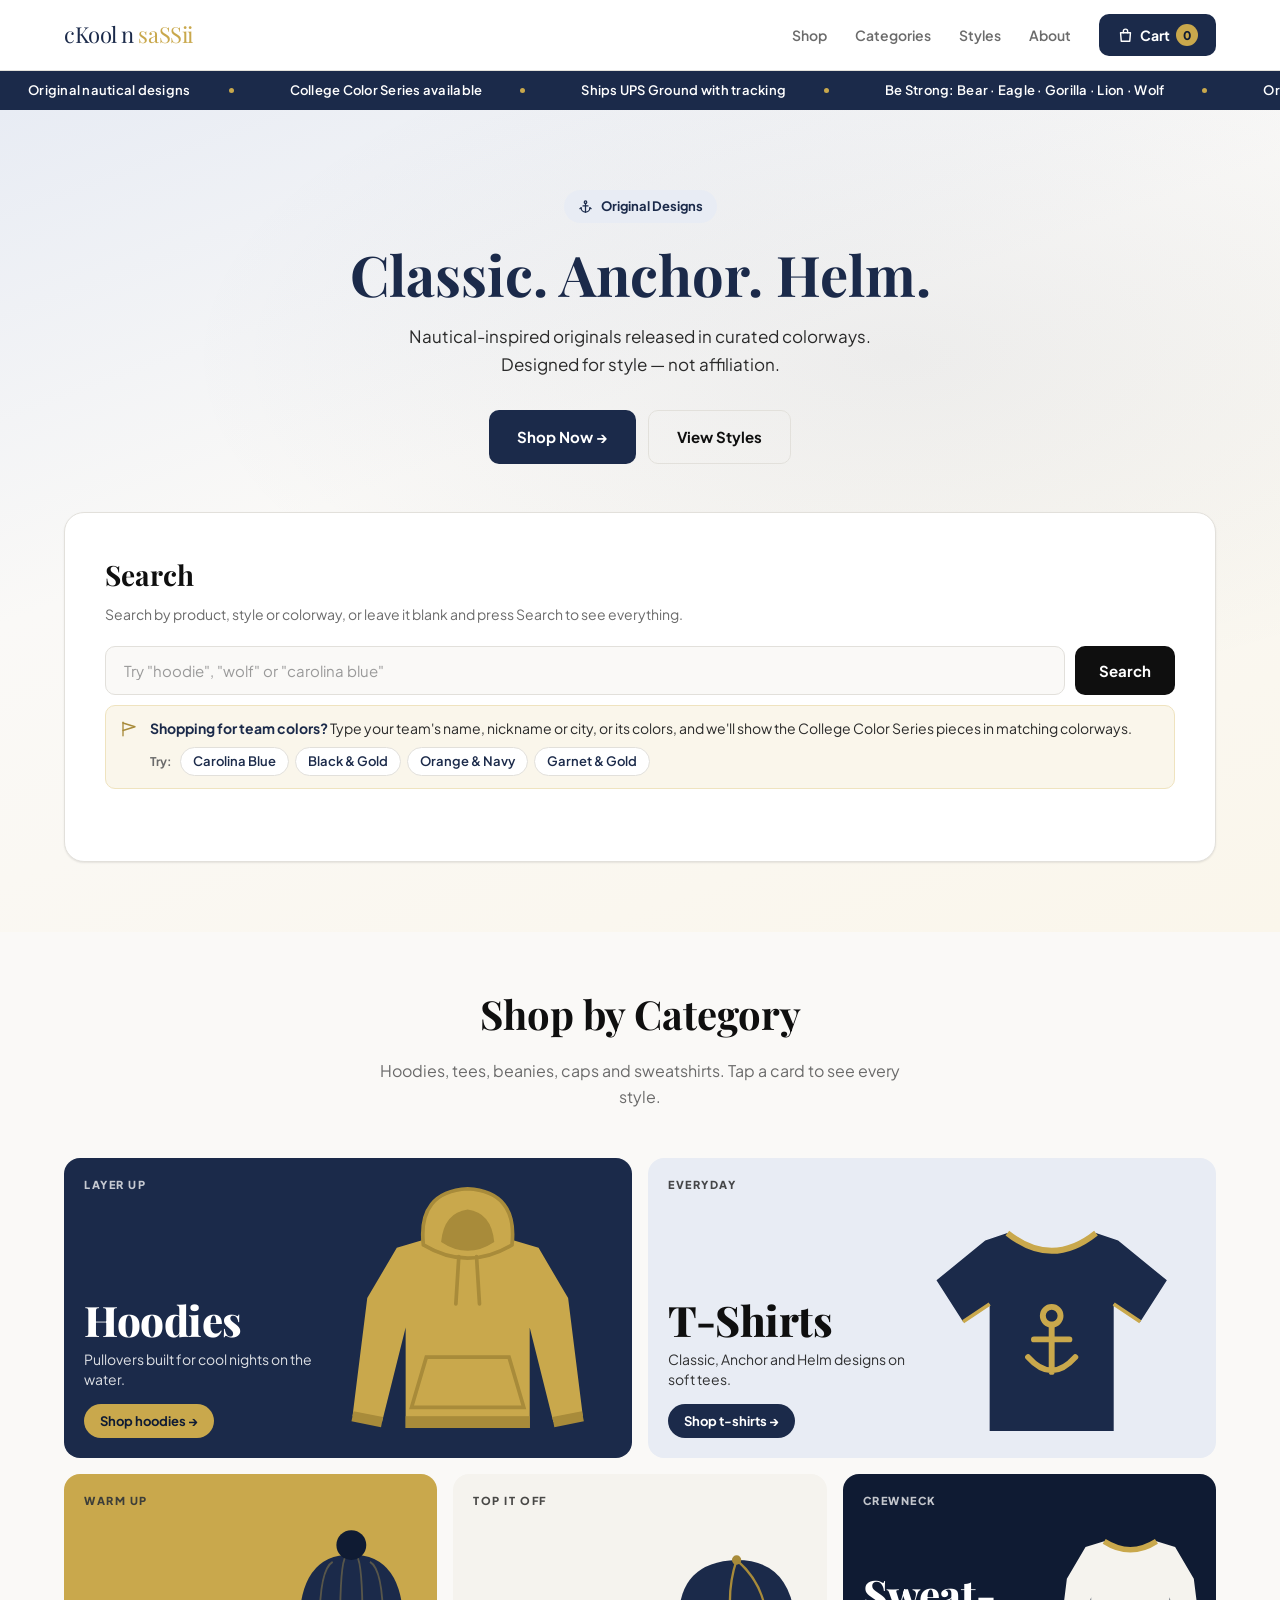
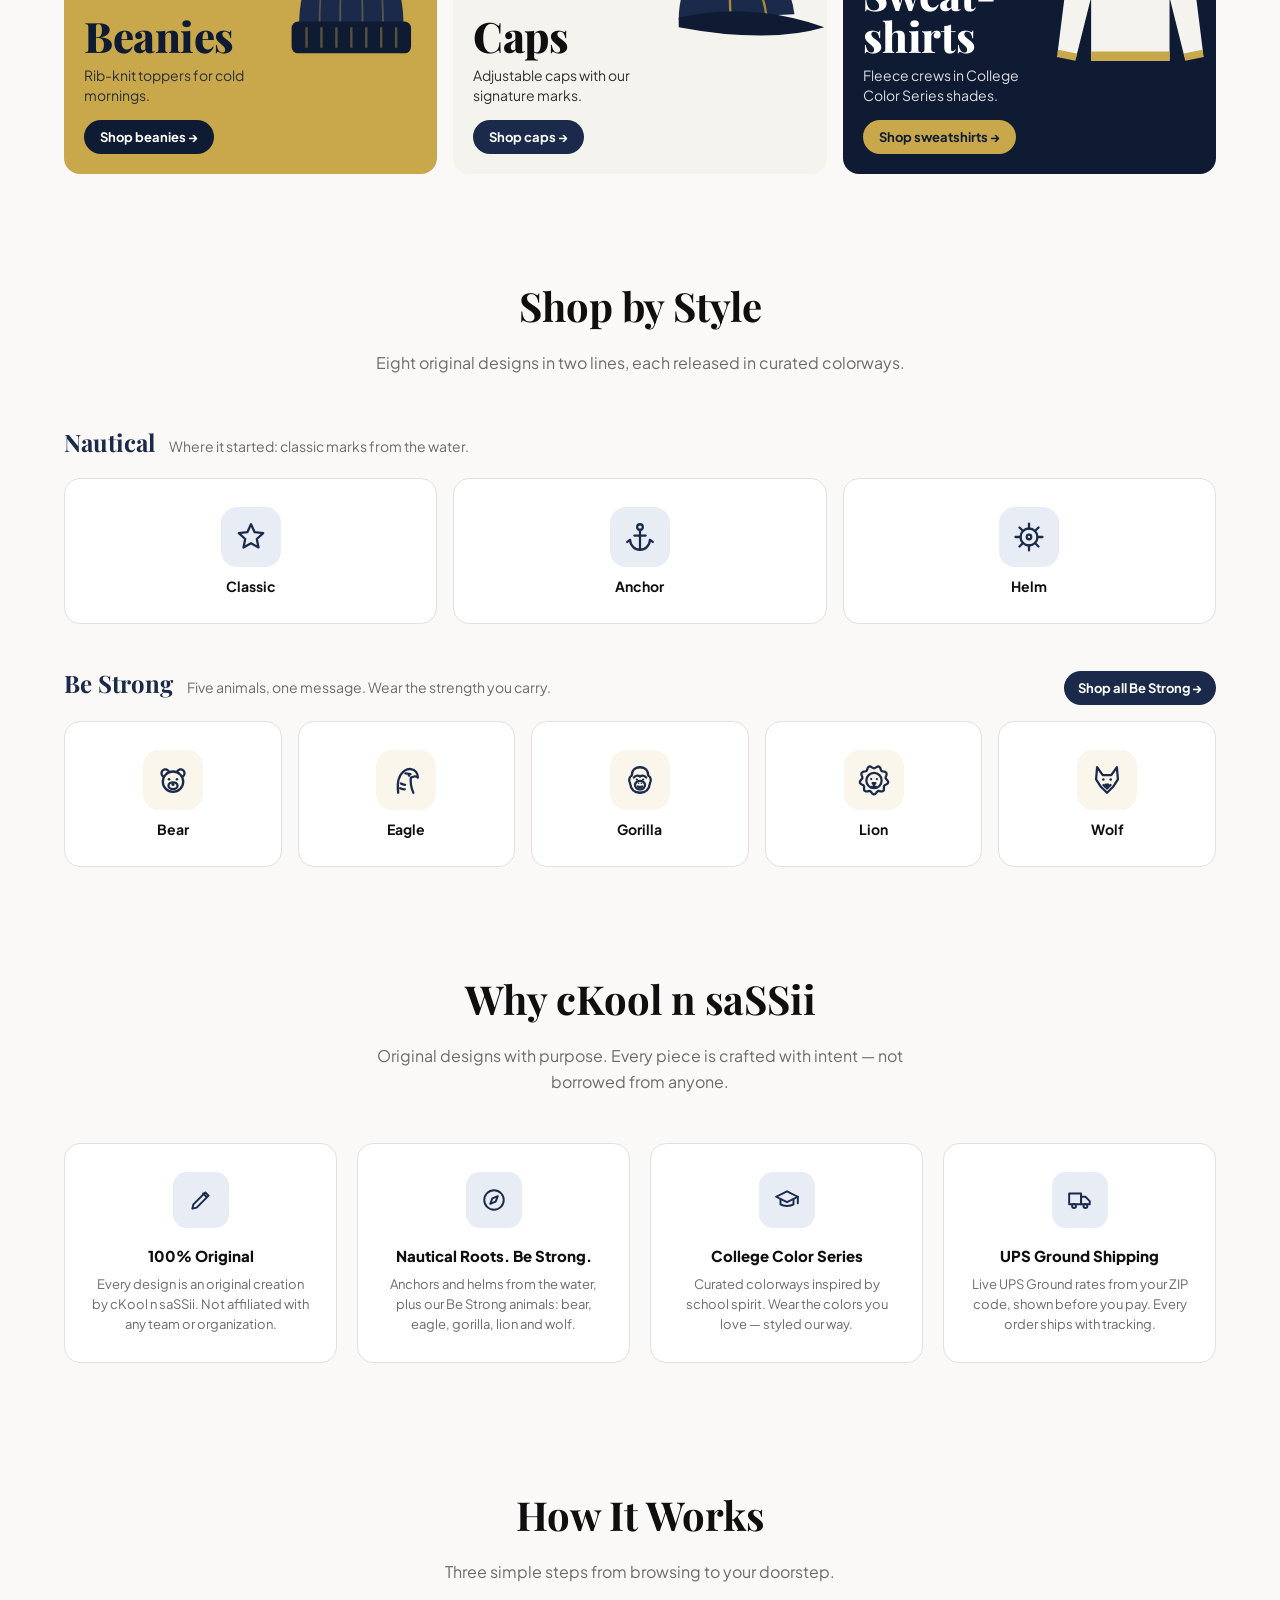
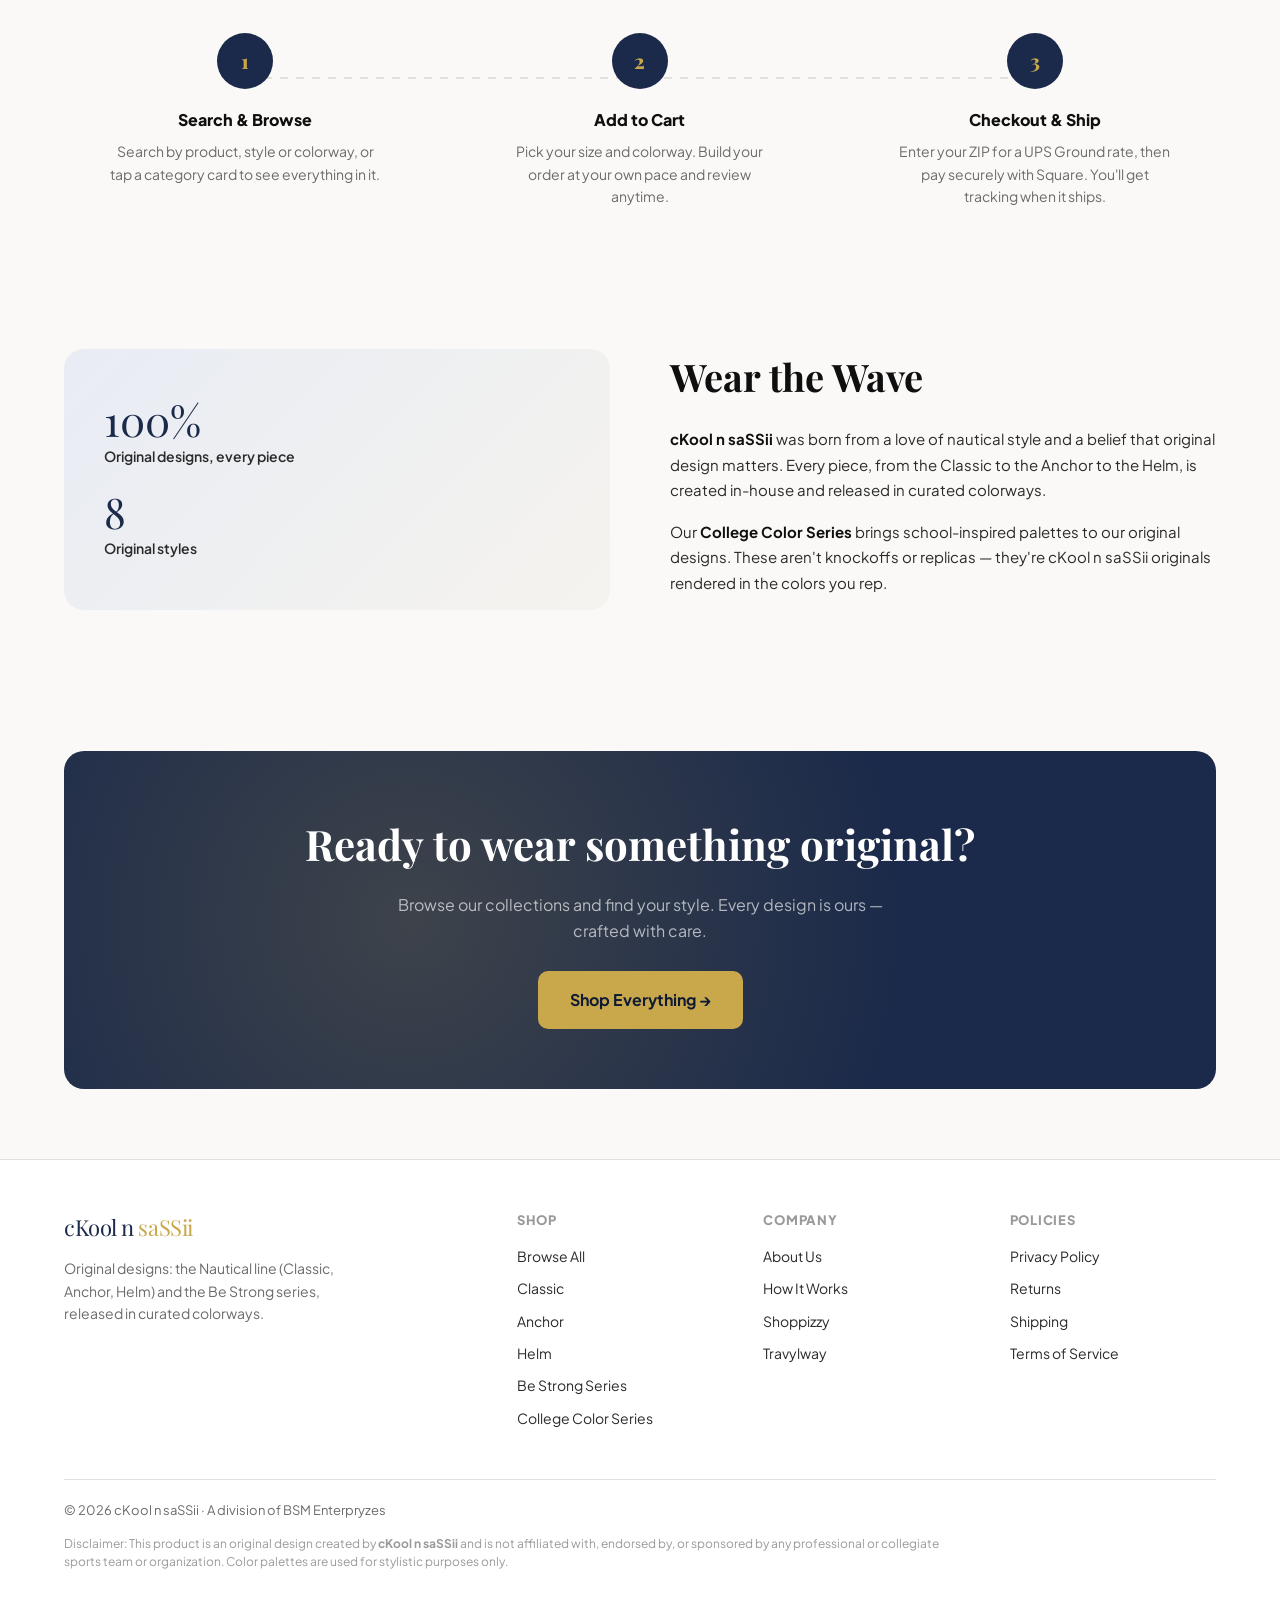
==== commit e1b474d9: "Shop by Style: Nautical (Classic, Anchor, Helm) and Be Strong (Bear, Eagle, Gorilla, Lion, Wolf) New" ====
--- a/index.html
+++ b/index.html
@@ -4,7 +4,7 @@
   <meta charset="utf-8" />
   <meta name="viewport" content="width=device-width,initial-scale=1" />
   <title>cKool n saSSii — Original Designs. Wear the Wave.</title>
-  <meta name="description" content="cKool n saSSii — Original nautical-inspired designs. Classic, Anchor, and Helm collections in curated College Color Series colorways. Not affiliated with any team." />
+  <meta name="description" content="cKool n saSSii: original apparel in the Nautical line (Classic, Anchor, Helm) and the Be Strong series (Bear, Eagle, Gorilla, Lion, Wolf), in curated colorways. Not affiliated with any team." />
   <link rel="preconnect" href="https://fonts.googleapis.com">
   <link rel="preconnect" href="https://fonts.gstatic.com" crossorigin>
   <link href="https://fonts.googleapis.com/css2?family=Playfair+Display:wght@400;600;700;800;900&family=Plus+Jakarta+Sans:wght@400;500;600;700;800&display=swap" rel="stylesheet">
@@ -360,6 +360,30 @@
     @media(max-width: 700px) {
       .cat-grid { grid-template-columns: repeat(2, 1fr); }
     }
+    .style-group + .style-group { margin-top: 40px; }
+    .style-group-head { display: flex; flex-wrap: wrap; align-items: baseline; gap: 4px 14px; margin-bottom: 16px; }
+    .style-group-head h3 { font-family: var(--font-display); font-size: 24px; color: var(--navy); }
+    .style-group-head p { color: var(--muted); font-size: 14px; flex: 1 1 260px; }
+    .style-group-all {
+      font: inherit; font-size: 13px; font-weight: 700; cursor: pointer;
+      background: var(--navy); color: #fff; border: 0; border-radius: 100px; padding: 7px 14px;
+    }
+    .style-group-all:hover { background: var(--navy-dark); }
+    .style-group-all:focus-visible { outline: 3px solid var(--gold); outline-offset: 2px; }
+    .style-group-strong .cat-icon { background: var(--gold-light); color: var(--navy); }
+    .style-group-strong .cat-tile:hover .cat-icon { background: var(--navy); color: var(--gold); }
+    .style-group[data-group="nautical"] .cat-grid { grid-template-columns: repeat(3, 1fr); }
+    .style-group[data-group="strong"] .cat-grid { grid-template-columns: repeat(5, 1fr); }
+    @media(max-width: 900px) {
+      .style-group[data-group="strong"] .cat-grid { grid-template-columns: repeat(3, 1fr); }
+    }
+    @media(max-width: 560px) {
+      .style-group .cat-grid,
+      .style-group[data-group="nautical"] .cat-grid,
+      .style-group[data-group="strong"] .cat-grid { grid-template-columns: repeat(2, 1fr); }
+      .style-group[data-group="nautical"] .cat-tile:last-child,
+      .style-group[data-group="strong"] .cat-tile:last-child { grid-column: 1 / -1; }
+    }
 
     /* ── SHOP BY CATEGORY (product-type cards) ── */
     .type-grid {
@@ -434,6 +458,18 @@
       grid-template-columns: repeat(4, 1fr);
       gap: 20px;
     }
+    .featured-grid.few { display: flex; flex-wrap: wrap; justify-content: center; }
+    .featured-grid.few .featured-card { width: min(100%, 280px); }
+    /* Category cards / collection tiles with nothing in stock yet */
+    .soon { cursor: default !important; }
+    .soon:hover { transform: none !important; box-shadow: none !important; }
+    .type-card.soon { filter: saturate(.55); opacity: .82; }
+    .type-card.soon:hover .type-art { transform: none; }
+    .type-card.soon .type-cta { background: transparent; color: inherit; border: 1.5px dashed currentColor; opacity: .85; }
+    .cat-tile.soon { opacity: .6; border-style: dashed; }
+    .cat-tile.soon:hover { border-color: var(--border); }
+    .cat-tile.soon:hover .cat-icon { background: var(--navy-light); color: var(--navy); }
+    .soon-note { font-size: 11px; font-weight: 800; letter-spacing: .08em; text-transform: uppercase; color: var(--muted); }
     .featured-img img { width: 100%; height: 100%; object-fit: cover; background: var(--cream); }
     .featured-card {
       background: var(--white);
@@ -815,7 +851,7 @@
       <div class="nav-links">
         <a href="#shop">Shop</a>
         <a href="#categories">Categories</a>
-        <a href="#collections">Collections</a>
+        <a href="#collections" data-needs="collections" hidden>Styles</a>
         <a href="#about">About</a>
         <span class="cart-btn-wrap">
           <button id="openCartBtn" class="cart-btn">
@@ -829,8 +865,8 @@
   <!-- ── PERKS STRIP ── -->
   <div class="perks-bar" aria-label="Store highlights">
     <div class="perks-scroll">
-      <div class="perks-set"><div class="perk-item">Original nautical designs</div><div class="perk-item">College Color Series available</div><div class="perk-item">Ships UPS Ground with tracking</div><div class="perk-item">Classic · Anchor · Helm · College Color</div></div>
-      <div class="perks-set" aria-hidden="true"><div class="perk-item">Original nautical designs</div><div class="perk-item">College Color Series available</div><div class="perk-item">Ships UPS Ground with tracking</div><div class="perk-item">Classic · Anchor · Helm · College Color</div></div>
+      <div class="perks-set"><div class="perk-item">Original nautical designs</div><div class="perk-item">College Color Series available</div><div class="perk-item">Ships UPS Ground with tracking</div><div class="perk-item">Be Strong: Bear · Eagle · Gorilla · Lion · Wolf</div></div>
+      <div class="perks-set" aria-hidden="true"><div class="perk-item">Original nautical designs</div><div class="perk-item">College Color Series available</div><div class="perk-item">Ships UPS Ground with tracking</div><div class="perk-item">Be Strong: Bear · Eagle · Gorilla · Lion · Wolf</div></div>
     </div>
   </div>
 
@@ -846,7 +882,7 @@
         </p>
         <div class="hero-cta">
           <a href="#shop" class="btn-primary">Shop Now →</a>
-          <a href="#collections" class="btn-outline">View Collections</a>
+          <a href="#collections" class="btn-outline" data-needs="collections" hidden>View Styles</a>
         </div>
       </div>
 
@@ -855,9 +891,9 @@
         <div id="shop">
           <div class="search-section">
             <h2>Search</h2>
-            <p class="search-subtitle">Search by product, collection or colorway, or leave it blank and press Search to see everything.</p>
+            <p class="search-subtitle">Search by product, style or colorway, or leave it blank and press Search to see everything.</p>
             <form id="ck-search" class="search-form" autocomplete="off">
-              <input id="q" type="search" placeholder='Try "hoodie", "anchor" or "carolina blue"' />
+              <input id="q" type="search" placeholder='Try "hoodie", "wolf" or "carolina blue"' />
               <button id="go" type="submit">Search</button>
             </form>
             <div class="search-tip">
@@ -972,29 +1008,60 @@
     </div>
   </div>
 
-  <!-- ── COLLECTIONS ── -->
-  <div class="section section-sm" id="collections">
+  <!-- ── STYLES ── -->
+  <div class="section section-sm" id="collections" hidden>
     <div class="section-header">
-      <h2>Shop by Collection</h2>
-      <p>Our four signature lines, each released in curated colorways.</p>
-    </div>
-    <div class="cat-grid">
-      <button class="cat-tile" data-q="classic">
-        <span class="cat-icon"><svg class="ico" width="34" height="34" viewBox="0 0 24 24" fill="none" stroke="currentColor" stroke-width="1.6" stroke-linecap="round" stroke-linejoin="round" aria-hidden="true"><path d="M12 3l2.6 5.6 6 .7-4.5 4.1 1.2 6L12 16.4 6.7 19.4l1.2-6L3.4 9.3l6-.7z"/></svg></span>
-        <span class="cat-label">Classic</span>
-      </button>
-      <button class="cat-tile" data-q="anchor">
-        <span class="cat-icon"><svg class="ico" width="34" height="34" viewBox="0 0 24 24" fill="none" stroke="currentColor" stroke-width="1.6" stroke-linecap="round" stroke-linejoin="round" aria-hidden="true"><circle cx="12" cy="5" r="2"/><path d="M12 7v14"/><path d="M8 11h8"/><path d="M5 14a7 7 0 0 0 14 0"/><path d="M5 14l-2 1.5M19 14l2 1.5"/></svg></span>
-        <span class="cat-label">Anchor</span>
-      </button>
-      <button class="cat-tile" data-q="helm">
-        <span class="cat-icon"><svg class="ico" width="34" height="34" viewBox="0 0 24 24" fill="none" stroke="currentColor" stroke-width="1.6" stroke-linecap="round" stroke-linejoin="round" aria-hidden="true"><circle cx="12" cy="12" r="6"/><circle cx="12" cy="12" r="1.6"/><path d="M12 2.5v3.5M12 18v3.5M2.5 12H6M18 12h3.5M5.3 5.3l2.5 2.5M16.2 16.2l2.5 2.5M5.3 18.7l2.5-2.5M16.2 7.8l2.5-2.5"/></svg></span>
-        <span class="cat-label">Helm</span>
-      </button>
-      <button class="cat-tile" data-q="college color">
-        <span class="cat-icon"><svg class="ico" width="34" height="34" viewBox="0 0 24 24" fill="none" stroke="currentColor" stroke-width="1.6" stroke-linecap="round" stroke-linejoin="round" aria-hidden="true"><path d="M4 3v18"/><path d="M4 4l16 5-16 5"/><path d="M8 7.5v3.5"/></svg></span>
-        <span class="cat-label">College Color Series</span>
-      </button>
+      <h2>Shop by Style</h2>
+      <p>Eight original designs in two lines, each released in curated colorways.</p>
+    </div>
+    <div class="style-group" data-group="nautical">
+      <div class="style-group-head">
+        <h3>Nautical</h3>
+        <p>Where it started: classic marks from the water.</p>
+      </div>
+      <div class="cat-grid">
+        <button class="cat-tile" data-q="classic">
+          <span class="cat-icon"><svg class="ico" width="34" height="34" viewBox="0 0 24 24" fill="none" stroke="currentColor" stroke-width="1.6" stroke-linecap="round" stroke-linejoin="round" aria-hidden="true"><path d="M12 3l2.6 5.6 6 .7-4.5 4.1 1.2 6L12 16.4 6.7 19.4l1.2-6L3.4 9.3l6-.7z"/></svg></span>
+          <span class="cat-label">Classic</span>
+        </button>
+        <button class="cat-tile" data-q="anchor">
+          <span class="cat-icon"><svg class="ico" width="34" height="34" viewBox="0 0 24 24" fill="none" stroke="currentColor" stroke-width="1.6" stroke-linecap="round" stroke-linejoin="round" aria-hidden="true"><circle cx="12" cy="5" r="2"/><path d="M12 7v14"/><path d="M8 11h8"/><path d="M5 14a7 7 0 0 0 14 0"/><path d="M5 14l-2 1.5M19 14l2 1.5"/></svg></span>
+          <span class="cat-label">Anchor</span>
+        </button>
+        <button class="cat-tile" data-q="helm">
+          <span class="cat-icon"><svg class="ico" width="34" height="34" viewBox="0 0 24 24" fill="none" stroke="currentColor" stroke-width="1.6" stroke-linecap="round" stroke-linejoin="round" aria-hidden="true"><circle cx="12" cy="12" r="6"/><circle cx="12" cy="12" r="1.6"/><path d="M12 2.5v3.5M12 18v3.5M2.5 12H6M18 12h3.5M5.3 5.3l2.5 2.5M16.2 16.2l2.5 2.5M5.3 18.7l2.5-2.5M16.2 7.8l2.5-2.5"/></svg></span>
+          <span class="cat-label">Helm</span>
+        </button>
+      </div>
+    </div>
+    <div class="style-group style-group-strong" data-group="strong">
+      <div class="style-group-head">
+        <h3>Be Strong</h3>
+        <p>Five animals, one message. Wear the strength you carry.</p>
+        <button type="button" class="style-group-all" data-q="be strong">Shop all Be Strong →</button>
+      </div>
+      <div class="cat-grid">
+        <button class="cat-tile" data-q="bear">
+          <span class="cat-icon"><svg class="ico" width="34" height="34" viewBox="0 0 24 24" fill="none" stroke="currentColor" stroke-width="1.6" stroke-linecap="round" stroke-linejoin="round" aria-hidden="true"><path d="M5.4 9.6 L5.2 9.5 L5.1 9.4 L4.9 9.3 L4.8 9.2 L4.7 9.1 L4.5 8.9 L4.4 8.8 L4.3 8.6 L4.2 8.5 L4.1 8.3 L4.1 8.1 L4.0 7.9 L4.0 7.8 L3.9 7.6 L3.9 7.4 L3.9 7.2 L3.9 7.0 L3.9 6.8 L4.0 6.6 L4.0 6.5 L4.1 6.3 L4.1 6.1 L4.2 5.9 L4.3 5.8 L4.4 5.6 L4.5 5.5 L4.7 5.3 L4.8 5.2 L4.9 5.1 L5.1 5.0 L5.2 4.9 L5.4 4.8 L5.6 4.7 L5.8 4.6 L5.9 4.6 L6.1 4.5 L6.3 4.5 L6.5 4.5 L6.7 4.5 L6.9 4.5 L7.1 4.5 L7.3 4.6 L7.4 4.6 L7.6 4.7 L7.8 4.8 L8.0 4.9 L8.1 5.0 L8.3 5.1 L8.4 5.2 L8.5 5.3 L8.7 5.5 L8.8 5.6 L8.9 5.8 L9.0 5.9 L9.1 6.1 L9.1 6.3"/><path d="M14.9 6.3 L14.9 6.1 L15.0 5.9 L15.1 5.8 L15.2 5.6 L15.3 5.5 L15.5 5.3 L15.6 5.2 L15.7 5.1 L15.9 5.0 L16.0 4.9 L16.2 4.8 L16.4 4.7 L16.6 4.6 L16.7 4.6 L16.9 4.5 L17.1 4.5 L17.3 4.5 L17.5 4.5 L17.7 4.5 L17.9 4.5 L18.1 4.6 L18.2 4.6 L18.4 4.7 L18.6 4.8 L18.8 4.9 L18.9 5.0 L19.1 5.1 L19.2 5.2 L19.3 5.3 L19.5 5.5 L19.6 5.6 L19.7 5.8 L19.8 5.9 L19.9 6.1 L19.9 6.3 L20.0 6.5 L20.0 6.6 L20.1 6.8 L20.1 7.0 L20.1 7.2 L20.1 7.2 L20.1 7.4 L20.1 7.6 L20.0 7.8 L20.0 7.9 L19.9 8.1 L19.9 8.3 L19.8 8.5 L19.7 8.6 L19.6 8.8 L19.5 8.9 L19.3 9.1 L19.2 9.2 L19.1 9.3 L18.9 9.4 L18.8 9.5 L18.6 9.6"/><circle cx="12" cy="13.2" r="7.2"/><ellipse cx="12" cy="16" rx="3.2" ry="2.4"/><circle cx="9.2" cy="11.4" r="0.9" fill="currentColor" stroke="none"/><circle cx="14.8" cy="11.4" r="0.9" fill="currentColor" stroke="none"/><circle cx="12" cy="15.2" r="1.1" fill="currentColor" stroke="none"/></svg></span>
+          <span class="cat-label">Bear</span>
+        </button>
+        <button class="cat-tile" data-q="eagle">
+          <span class="cat-icon"><svg class="ico" width="34" height="34" viewBox="0 0 24 24" fill="none" stroke="currentColor" stroke-width="1.6" stroke-linecap="round" stroke-linejoin="round" aria-hidden="true"><path d="M6.5 21c-.9-6.6.2-12.6 4.6-15.6 2.6-1.8 6.2-1.5 8 .9.9 1.2 1.4 2.7 1.3 4-.7-.7-1.6-1-2.6-.8l-2.4.8c-.4 3.5.3 7.3 1.8 10.7"/><path d="M11.6 7.4l3.6.4"/><circle cx="14.1" cy="8.9" r="0.85" fill="currentColor" stroke="none"/><path d="M8.4 14.5c.9.6 1.9.9 3 .9M7.9 17.8c1 .5 2.1.8 3.3.8"/></svg></span>
+          <span class="cat-label">Eagle</span>
+        </button>
+        <button class="cat-tile" data-q="gorilla">
+          <span class="cat-icon"><svg class="ico" width="34" height="34" viewBox="0 0 24 24" fill="none" stroke="currentColor" stroke-width="1.6" stroke-linecap="round" stroke-linejoin="round" aria-hidden="true"><path d="M6.2 8.8C6.2 4.6 9 3 12 3s5.8 1.6 5.8 5.8c1.8.9 2.4 3.5 1.2 5.6C18.4 19 15.6 21 12 21s-6.4-2-7-6.6c-1.2-2.1-.6-4.7 1.2-5.6z"/><path d="M7.6 10.2c1.4-1.5 3.3-1.6 4.4-.5 1.1-1.1 3-1 4.4.5"/><path d="M8.6 14.6c.6-1.4 2-2 3.4-2s2.8.6 3.4 2c.4 1-.2 2.9-1.4 3.5-1.3.7-2.7.7-4 0-1.2-.6-1.8-2.5-1.4-3.5z"/><circle cx="9.8" cy="11.7" r="0.8" fill="currentColor" stroke="none"/><circle cx="14.2" cy="11.7" r="0.8" fill="currentColor" stroke="none"/><circle cx="11" cy="14.3" r="0.55" fill="currentColor" stroke="none"/><circle cx="13" cy="14.3" r="0.55" fill="currentColor" stroke="none"/><path d="M10.6 16.6c.9.5 1.9.5 2.8 0"/></svg></span>
+          <span class="cat-label">Gorilla</span>
+        </button>
+        <button class="cat-tile" data-q="lion">
+          <span class="cat-icon"><svg class="ico" width="34" height="34" viewBox="0 0 24 24" fill="none" stroke="currentColor" stroke-width="1.6" stroke-linecap="round" stroke-linejoin="round" aria-hidden="true"><path d="M21.2 12.0 L21.6 12.5 L21.9 13.0 L22.0 13.6 L21.8 14.1 L21.5 14.5 L21.0 14.9 L20.5 15.2 L19.9 15.5 L19.5 15.8 L19.2 16.1 L19.0 16.6 L19.0 17.1 L19.0 17.7 L19.0 18.3 L19.0 19.0 L18.7 19.5 L18.3 19.8 L17.8 20.0 L17.2 20.1 L16.6 20.0 L16.0 19.8 L15.4 19.7 L15.0 19.8 L14.6 19.9 L14.2 20.3 L13.9 20.7 L13.5 21.2 L13.0 21.7 L12.5 22.0 L12.0 22.1 L11.5 22.0 L11.0 21.7 L10.5 21.2 L10.1 20.7 L9.8 20.3 L9.4 19.9 L9.0 19.8 L8.6 19.7 L8.0 19.8 L7.4 20.0 L6.8 20.1 L6.2 20.0 L5.7 19.8 L5.3 19.5 L5.0 19.0 L5.0 18.3 L5.0 17.7 L5.0 17.1 L5.0 16.6 L4.8 16.1 L4.5 15.8 L4.1 15.5 L3.5 15.2 L3.0 14.9 L2.5 14.5 L2.2 14.1 L2.0 13.6 L2.1 13.0 L2.4 12.5 L2.8 12.0 L3.2 11.5 L3.6 11.1 L3.8 10.7 L3.8 10.3 L3.7 9.8 L3.5 9.2 L3.3 8.7 L3.1 8.0 L3.1 7.5 L3.3 7.0 L3.6 6.6 L4.1 6.3 L4.7 6.1 L5.4 6.0 L5.9 5.9 L6.4 5.8 L6.8 5.5 L7.0 5.1 L7.2 4.6 L7.4 4.0 L7.6 3.4 L8.0 2.9 L8.4 2.6 L8.9 2.4 L9.5 2.5 L10.0 2.7 L10.6 3.1 L11.1 3.4 L11.6 3.6 L12.0 3.7 L12.4 3.6 L12.9 3.4 L13.4 3.1 L14.0 2.7 L14.5 2.5 L15.1 2.4 L15.6 2.6 L16.0 2.9 L16.4 3.4 L16.6 4.0 L16.8 4.6 L17.0 5.1 L17.2 5.5 L17.6 5.8 L18.1 5.9 L18.6 6.0 L19.3 6.1 L19.9 6.3 L20.4 6.6 L20.7 7.0 L20.9 7.5 L20.9 8.0 L20.7 8.7 L20.5 9.2 L20.3 9.8 L20.2 10.3 L20.2 10.7 L20.4 11.1 L20.8 11.5Z"/><circle cx="12" cy="12.4" r="5.4"/><circle cx="10" cy="11.3" r="0.8" fill="currentColor" stroke="none"/><circle cx="14" cy="11.3" r="0.8" fill="currentColor" stroke="none"/><path d="M11 14.2h2l-1 1.2z" fill="currentColor"/><path d="M12 15.4v1.1M10.6 16.8c.7.5 2.1.5 2.8 0"/></svg></span>
+          <span class="cat-label">Lion</span>
+        </button>
+        <button class="cat-tile" data-q="wolf">
+          <span class="cat-icon"><svg class="ico" width="34" height="34" viewBox="0 0 24 24" fill="none" stroke="currentColor" stroke-width="1.6" stroke-linecap="round" stroke-linejoin="round" aria-hidden="true"><path d="M5 3l4 5.5h6L19 3l.7 8.5-3.4 5.3L12 21l-4.3-4.2L4.3 11.5z"/><path d="M9.5 15.5L12 18l2.5-2.5"/><circle cx="9.4" cy="11.6" r="0.9" fill="currentColor" stroke="none"/><circle cx="14.6" cy="11.6" r="0.9" fill="currentColor" stroke="none"/><path d="M11 15.2h2l-1 1.1z" fill="currentColor"/></svg></span>
+          <span class="cat-label">Wolf</span>
+        </button>
+      </div>
     </div>
   </div>
 
@@ -1021,8 +1088,8 @@
       </div>
       <div class="value-card">
         <div class="value-icon"><svg class="ico" width="26" height="26" viewBox="0 0 24 24" fill="none" stroke="currentColor" stroke-width="1.8" stroke-linecap="round" stroke-linejoin="round" aria-hidden="true"><circle cx="12" cy="12" r="9"/><path d="M15.5 8.5l-2 5-5 2 2-5z"/></svg></div>
-        <h4>Nautical Heritage</h4>
-        <p>Anchors, helms, and classic maritime motifs reimagined for modern streetwear and everyday style.</p>
+        <h4>Nautical Roots. Be Strong.</h4>
+        <p>Anchors and helms from the water, plus our Be Strong animals: bear, eagle, gorilla, lion and wolf.</p>
       </div>
       <div class="value-card">
         <div class="value-icon"><svg class="ico" width="26" height="26" viewBox="0 0 24 24" fill="none" stroke="currentColor" stroke-width="1.8" stroke-linecap="round" stroke-linejoin="round" aria-hidden="true"><path d="M2 9l10-5 10 5-10 5z"/><path d="M6 11v5c3 2 9 2 12 0v-5"/><path d="M22 9v6"/></svg></div>
@@ -1047,7 +1114,7 @@
       <div class="how-step">
         <div class="how-num">1</div>
         <h4>Search &amp; Browse</h4>
-        <p>Search by product, collection or colorway, or tap a category card to see everything in it.</p>
+        <p>Search by product, style or colorway, or tap a category card to see everything in it.</p>
       </div>
       <div class="how-step">
         <div class="how-num">2</div>
@@ -1071,8 +1138,8 @@
           <div class="label">Original designs, every piece</div>
         </div>
         <div class="about-stat">
-          <div class="num">4</div>
-          <div class="label">Signature collections</div>
+          <div class="num">8</div>
+          <div class="label">Original styles</div>
         </div>
 
       </div>
@@ -1094,7 +1161,7 @@
     <div class="cta-banner">
       <h2>Ready to wear something original?</h2>
       <p>Browse our collections and find your style. Every design is ours — crafted with care.</p>
-      <a href="#shop" class="btn-primary">Shop Collections →</a>
+      <a href="#shop" class="btn-primary" data-q="">Shop Everything →</a>
     </div>
   </div>
 
@@ -1104,15 +1171,16 @@
       <div class="footer-grid">
         <div class="footer-brand">
           <div class="nav-logo">cKool n <span>saSSii</span></div>
-          <p>Original nautical-inspired designs. Classic, Anchor, Helm and College Color Series, released in curated colorways.</p>
+          <p>Original designs: the Nautical line (Classic, Anchor, Helm) and the Be Strong series, released in curated colorways.</p>
         </div>
         <div class="footer-col">
           <h5>Shop</h5>
           <a href="#shop" data-q="">Browse All</a>
-          <a href="#shop" data-q="classic">Classic</a>
-          <a href="#shop" data-q="anchor">Anchor</a>
-          <a href="#shop" data-q="helm">Helm</a>
-          <a href="#shop" data-q="college color">College Color Series</a>
+          <a href="#shop" data-q="classic" class="coll-link" hidden>Classic</a>
+          <a href="#shop" data-q="anchor" class="coll-link" hidden>Anchor</a>
+          <a href="#shop" data-q="helm" class="coll-link" hidden>Helm</a>
+          <a href="#shop" data-q="be strong" class="coll-link" hidden>Be Strong Series</a>
+          <a href="#shop" data-q="college color" class="coll-link" hidden>College Color Series</a>
         </div>
         <div class="footer-col">
           <h5>Company</h5>
@@ -1641,6 +1709,61 @@
       setTimeout(() => banner.remove(), 12000);
     })();
 
+    // ===== COMING SOON: categories and collections with no items yet =====
+    // Each category card and collection tile asks the shop whether it has anything.
+    // Empty category cards show "Coming soon" and aren't clickable. The whole
+    // Shop by Collection section (and the links to it) stays hidden until at least
+    // one collection has items. Everything switches on by itself as items are added.
+    (async function checkAvailability() {
+      const els = [...document.querySelectorAll(".type-card[data-q], .cat-tile[data-q], .coll-link[data-q]")];
+      // (the "Shop all Be Strong" button is covered by the five animal tiles)
+      const queries = [...new Set(els.map(el => el.dataset.q))];
+      const counts = {};
+      await Promise.all(queries.map(async q => {
+        try {
+          const res = await fetch(SEARCH_ENDPOINT + "?q=" + encodeURIComponent(q));
+          if (!res.ok) { counts[q] = null; return; }
+          const data = await res.json();
+          counts[q] = (data.objects || []).filter(o => o.type === "ITEM").length;
+        } catch (e) { counts[q] = null; }   // unknown: treat as available
+      }));
+      const empty = q => counts[q] === 0;
+
+      function markSoon(el, q) {
+        el.classList.add("soon");
+        el.dataset.qOff = q;
+        el.removeAttribute("data-q");
+        el.setAttribute("aria-disabled", "true");
+        const cta = el.querySelector(".type-cta");
+        if (cta) cta.textContent = "Coming soon";
+        if (el.classList.contains("cat-tile")) {
+          const note = document.createElement("span");
+          note.className = "soon-note";
+          note.textContent = "Coming soon";
+          el.appendChild(note);
+        }
+        const name = el.querySelector(".type-name, .cat-label");
+        el.setAttribute("aria-label", (name ? name.textContent.replace(/\u00ad|\u2011/g, "") : q) + ", coming soon");
+      }
+
+      document.querySelectorAll(".type-card[data-q]").forEach(el => { if (empty(el.dataset.q)) markSoon(el, el.dataset.q); });
+
+      const tiles = [...document.querySelectorAll(".cat-tile[data-q]")];
+      const anyCollection = tiles.some(el => !empty(el.dataset.q));
+      if (anyCollection) {
+        // Each style line shows only if at least one of its styles has items.
+        document.querySelectorAll(".style-group").forEach(group => {
+          const groupTiles = [...group.querySelectorAll(".cat-tile[data-q]")];
+          const live = groupTiles.some(el => !empty(el.dataset.q));
+          group.hidden = !live;
+          if (live) groupTiles.forEach(el => { if (empty(el.dataset.q)) markSoon(el, el.dataset.q); });
+        });
+        document.getElementById("collections").hidden = false;
+        document.querySelectorAll('[data-needs="collections"]').forEach(el => { el.hidden = false; });
+      }
+      document.querySelectorAll(".coll-link[data-q]").forEach(el => { el.hidden = empty(el.dataset.q); });
+    })();
+
     // ===== POPULAR PICKS (real items from the shop) =====
     (async function loadPicks() {
       try {
@@ -1651,6 +1774,7 @@
         const picks = items.filter(o => o.image_url).concat(items.filter(o => !o.image_url)).slice(0, 4);
         if (!picks.length) return;
         const grid = document.getElementById("featuredGrid");
+        grid.classList.toggle("few", picks.length < 3);
         picks.forEach(o => {
           const d = o.item_data || {};
           const prices = (d.variations || []).map(v => v.item_variation_data && v.item_variation_data.price_money)
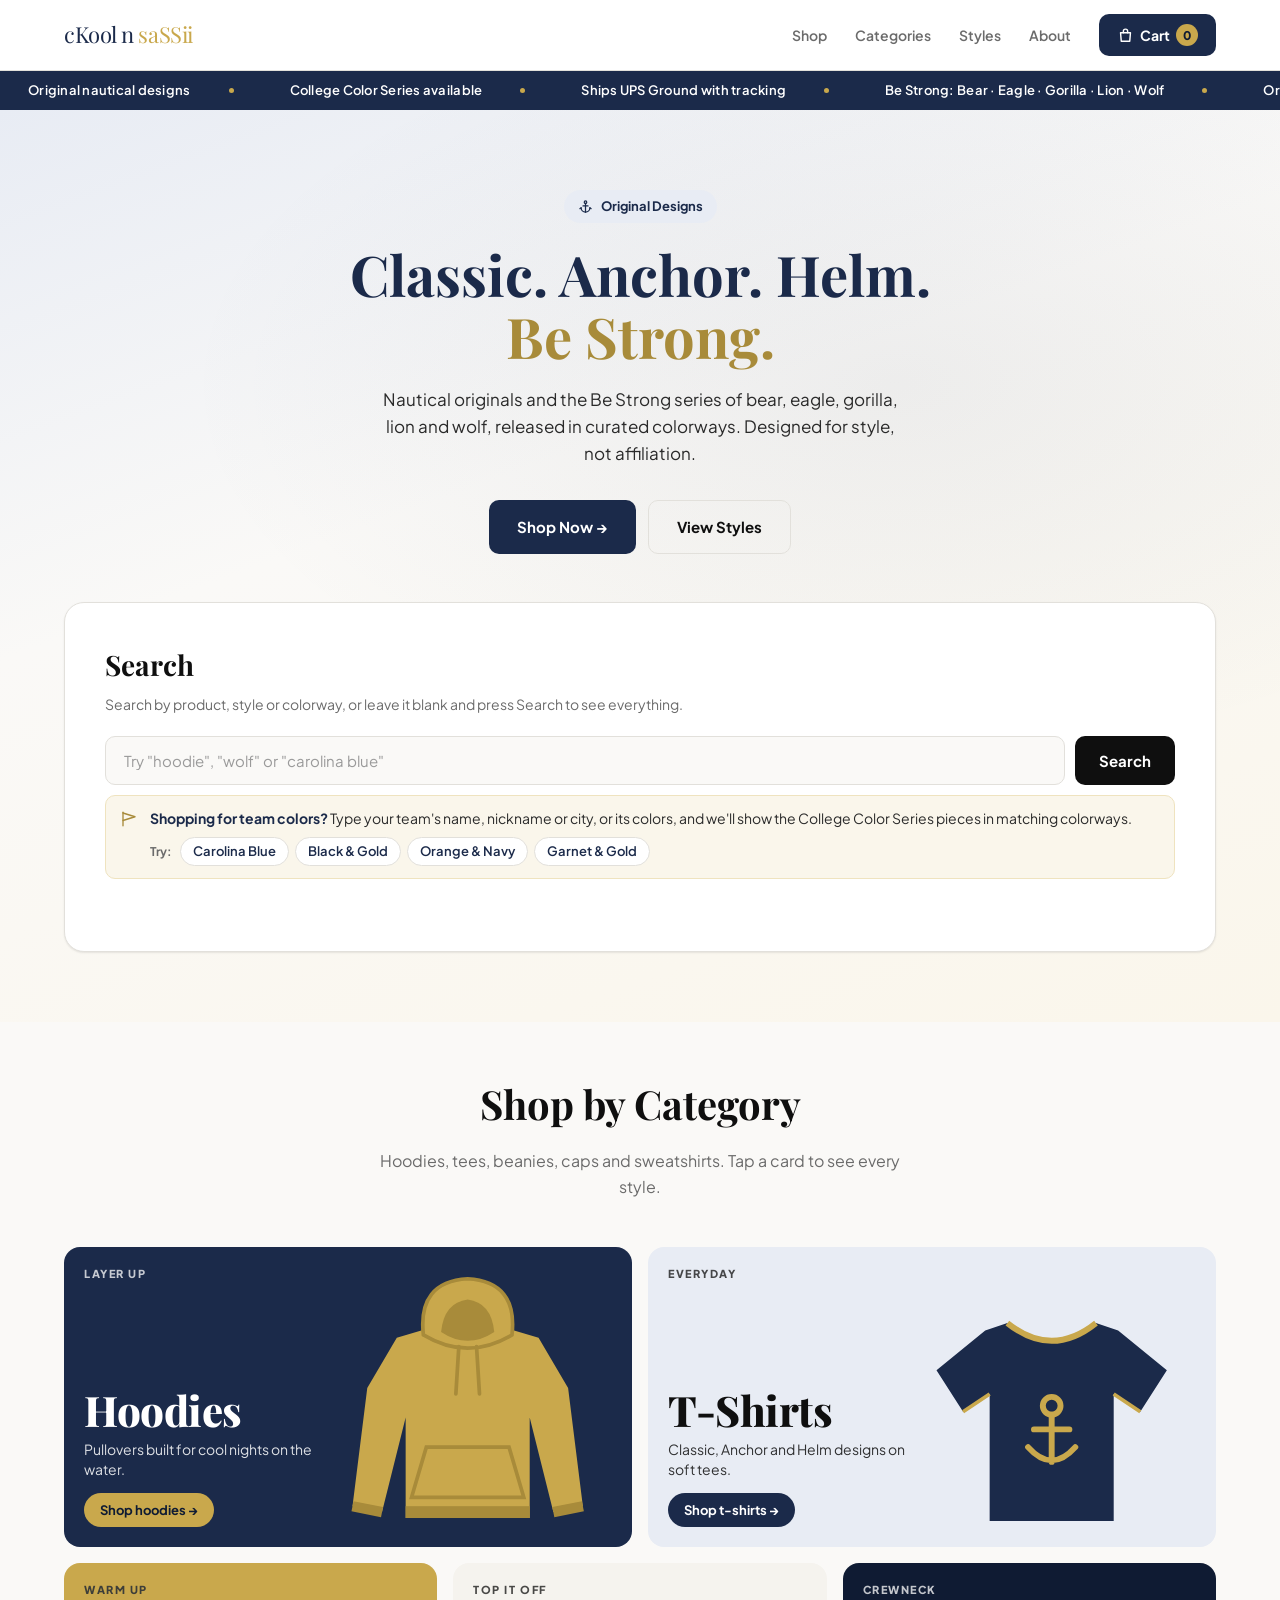
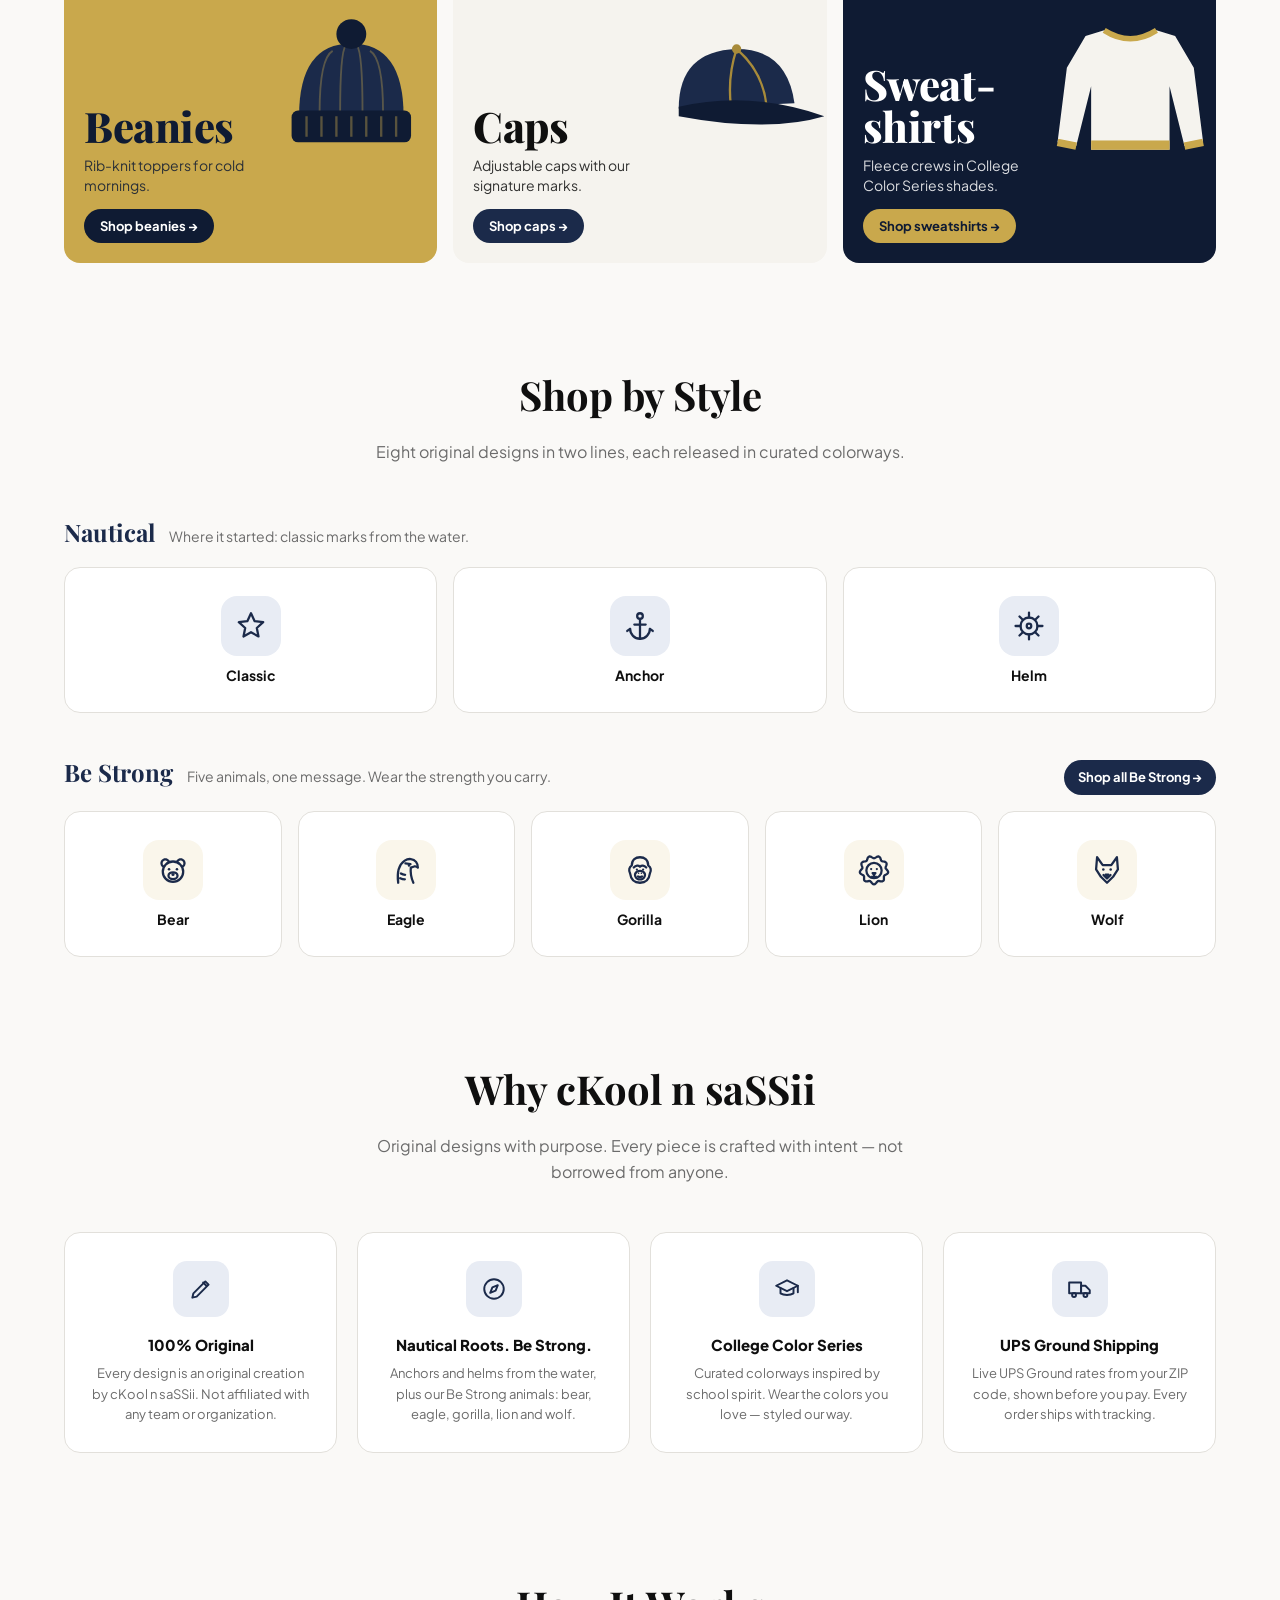
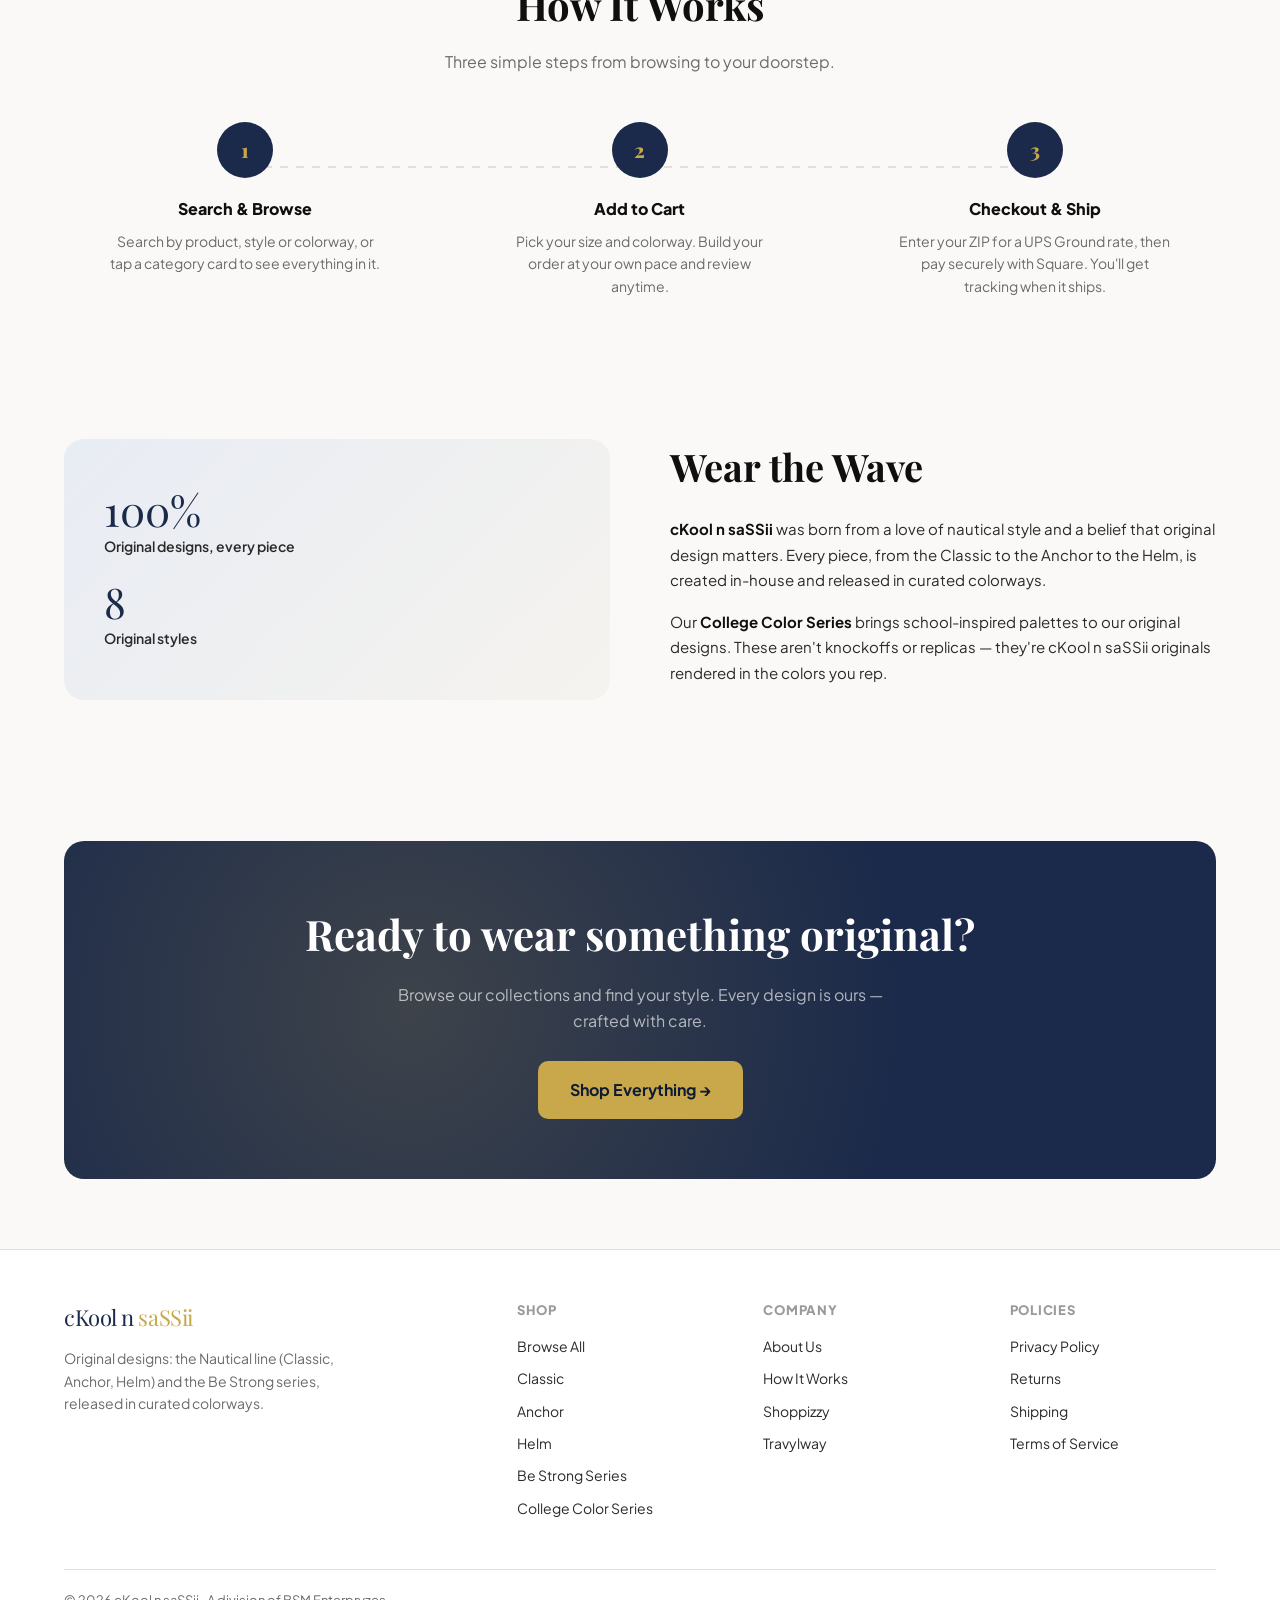
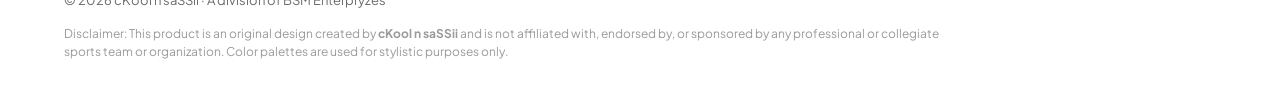
==== commit 98639767: "Hero: add 'Be Strong.' to the headline and mention the series Co-Authored-By: Claude Opus 5.5 <norep" ====
--- a/index.html
+++ b/index.html
@@ -131,6 +131,7 @@
       margin-bottom: 18px;
       animation: fadeInUp .6s .1s ease both;
     }
+    .hero h1 .h1-strong { display: block; color: var(--gold-dark); }
     .hero h1 em {
       font-style: normal;
       color: var(--navy);
@@ -875,10 +876,10 @@
     <div class="hero-inner">
       <div class="hero-text">
         <div class="hero-tag"><svg class="ico" width="15" height="15" viewBox="0 0 24 24" fill="none" stroke="currentColor" stroke-width="2" stroke-linecap="round" stroke-linejoin="round" aria-hidden="true"><circle cx="12" cy="5" r="2"/><path d="M12 7v14"/><path d="M8 11h8"/><path d="M5 14a7 7 0 0 0 14 0"/><path d="M5 14l-2 1.5M19 14l2 1.5"/></svg>Original Designs</div>
-        <h1><em>Classic. Anchor. Helm.</em></h1>
+        <h1><em>Classic. Anchor. Helm.</em> <span class="h1-strong">Be Strong.</span></h1>
         <p class="hero-desc">
-          Nautical-inspired originals released in curated colorways.
-          Designed for style — not affiliation.
+          Nautical originals and the Be Strong series of bear, eagle, gorilla, lion and wolf,
+          released in curated colorways. Designed for style, not affiliation.
         </p>
         <div class="hero-cta">
           <a href="#shop" class="btn-primary">Shop Now →</a>
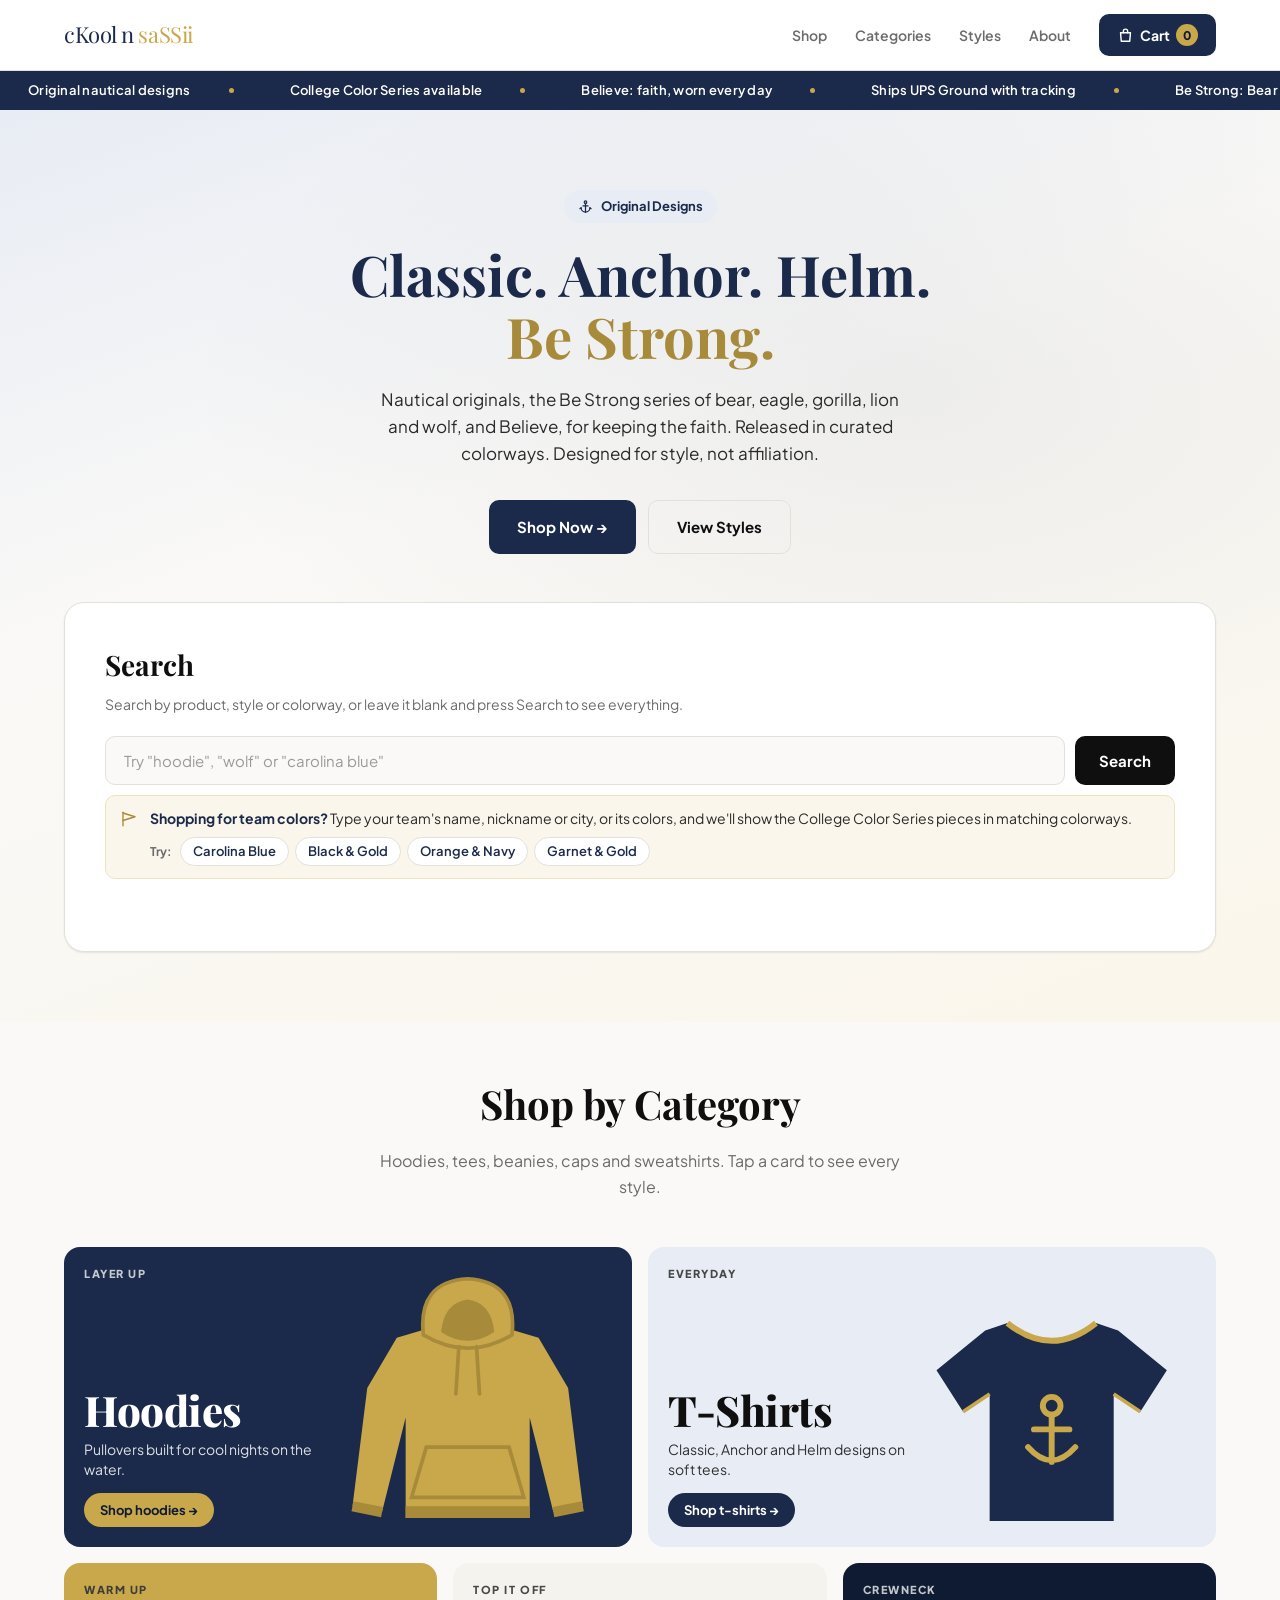
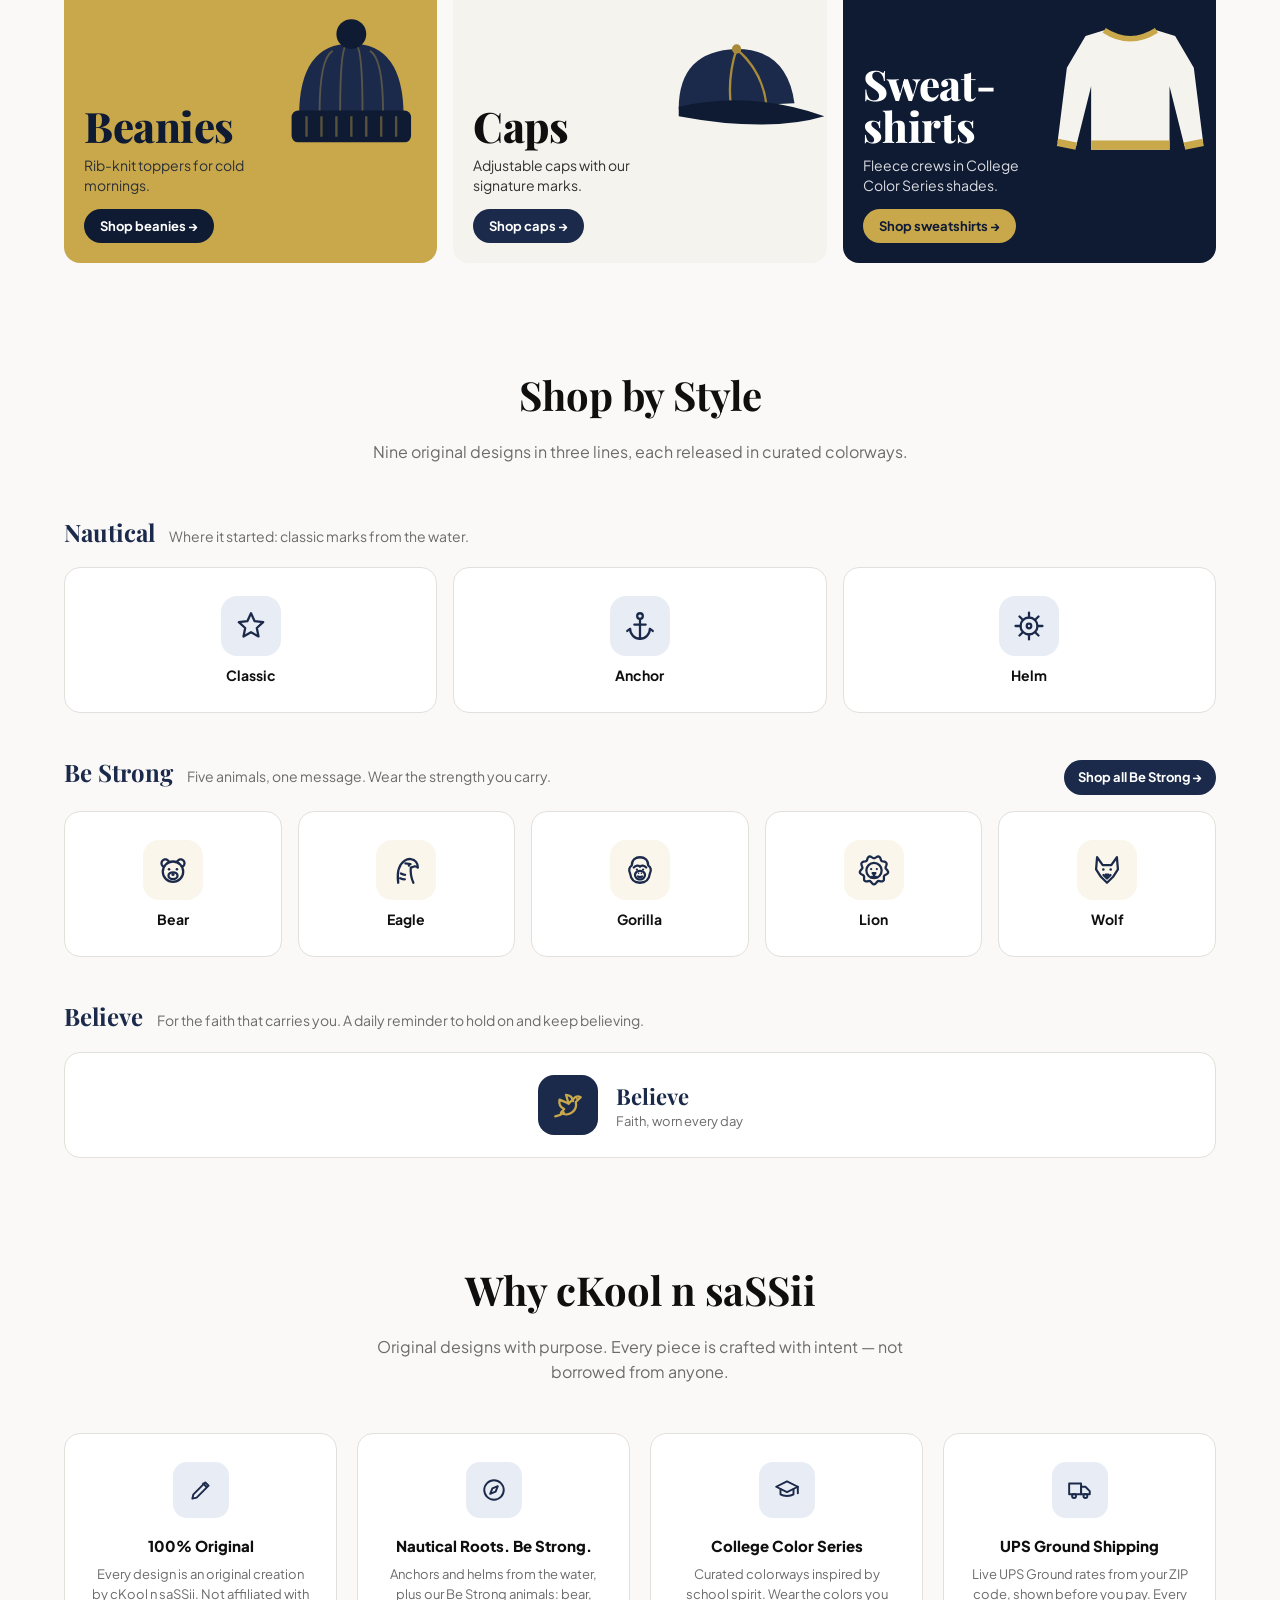
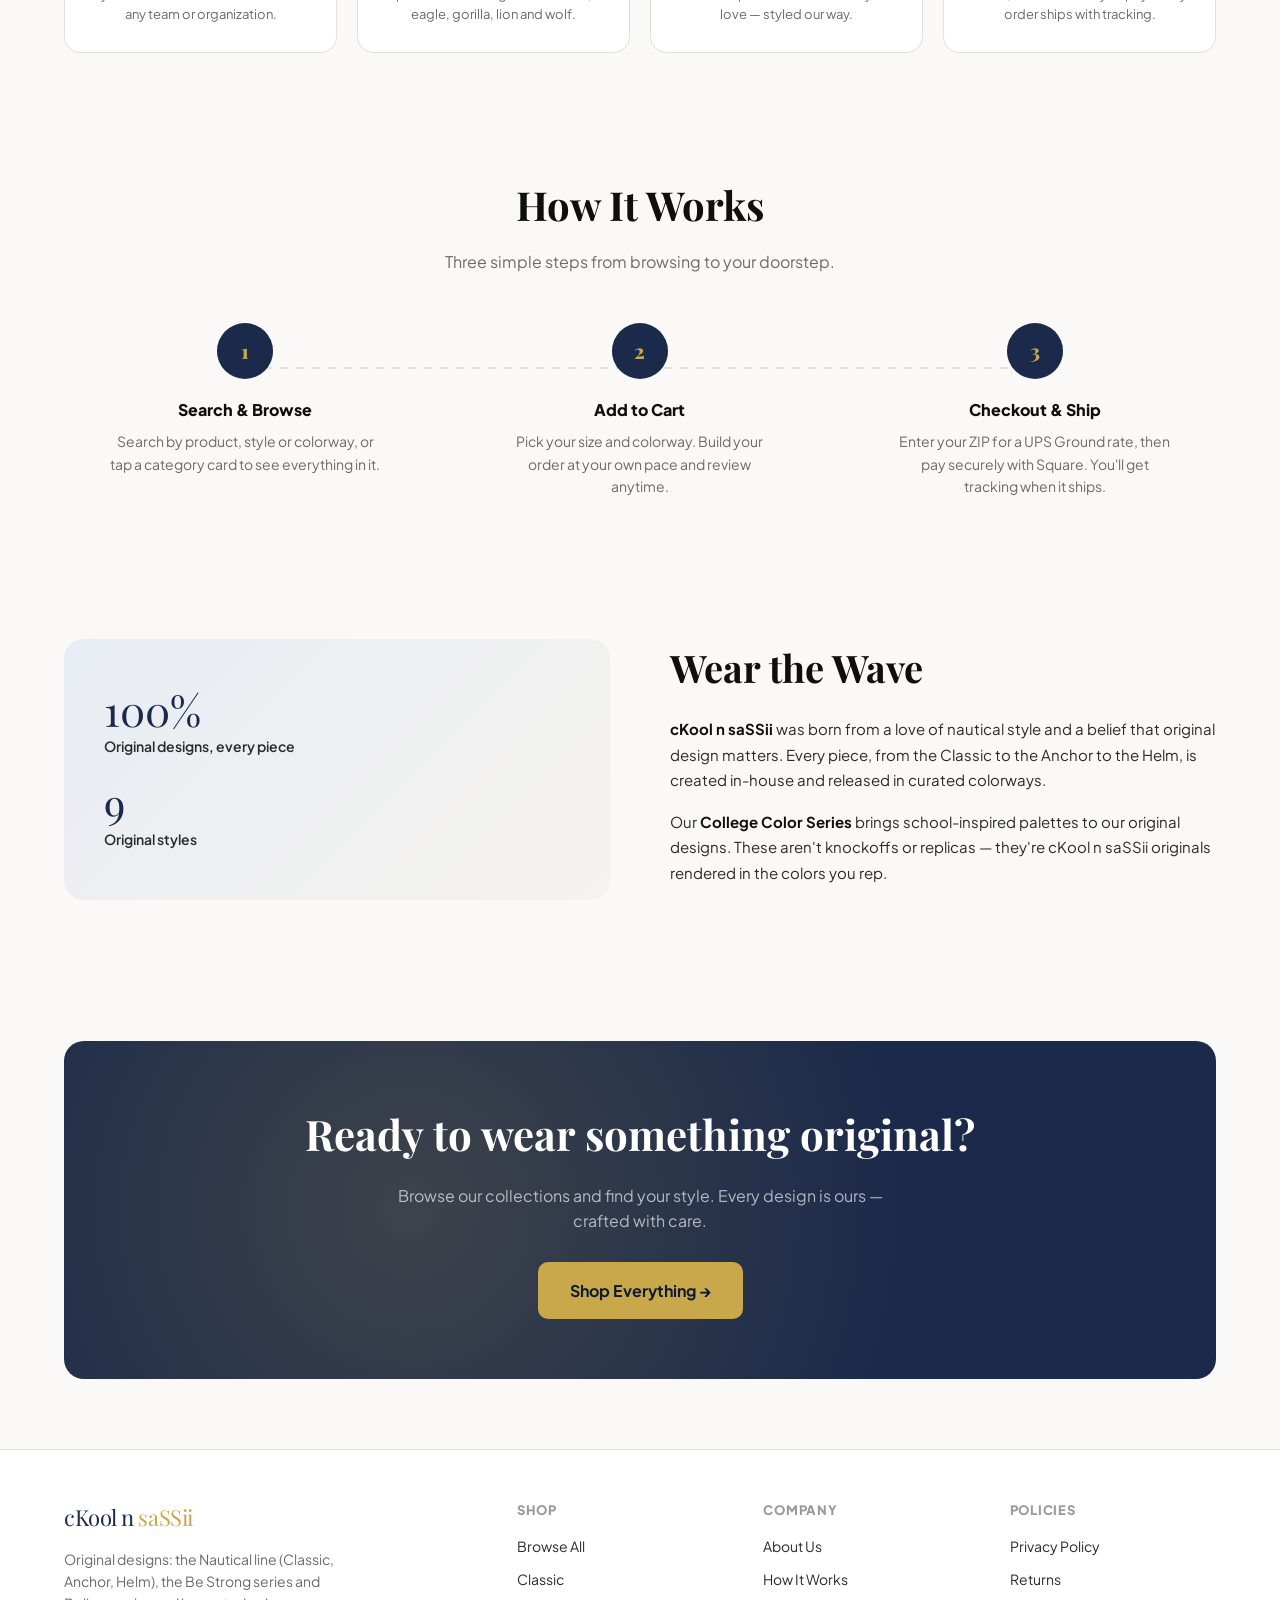
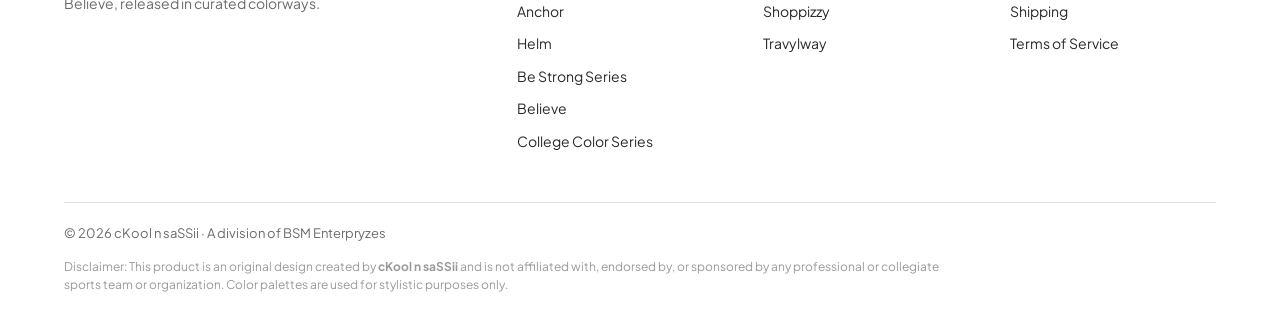
==== commit 97f797f3: "Add Believe style line (faith) with dove icon Shows only when Believe items exist; footer link, hero" ====
--- a/index.html
+++ b/index.html
@@ -4,7 +4,7 @@
   <meta charset="utf-8" />
   <meta name="viewport" content="width=device-width,initial-scale=1" />
   <title>cKool n saSSii — Original Designs. Wear the Wave.</title>
-  <meta name="description" content="cKool n saSSii: original apparel in the Nautical line (Classic, Anchor, Helm) and the Be Strong series (Bear, Eagle, Gorilla, Lion, Wolf), in curated colorways. Not affiliated with any team." />
+  <meta name="description" content="cKool n saSSii: original apparel in the Nautical line (Classic, Anchor, Helm) the Be Strong series (Bear, Eagle, Gorilla, Lion, Wolf) and Believe, in curated colorways. Not affiliated with any team." />
   <link rel="preconnect" href="https://fonts.googleapis.com">
   <link rel="preconnect" href="https://fonts.gstatic.com" crossorigin>
   <link href="https://fonts.googleapis.com/css2?family=Playfair+Display:wght@400;600;700;800;900&family=Plus+Jakarta+Sans:wght@400;500;600;700;800&display=swap" rel="stylesheet">
@@ -374,6 +374,13 @@
     .style-group-strong .cat-icon { background: var(--gold-light); color: var(--navy); }
     .style-group-strong .cat-tile:hover .cat-icon { background: var(--navy); color: var(--gold); }
     .style-group[data-group="nautical"] .cat-grid { grid-template-columns: repeat(3, 1fr); }
+    .style-group[data-group="believe"] .cat-grid { grid-template-columns: 1fr; }
+    .cat-tile-wide { flex-direction: row; justify-content: center; gap: 18px; padding: 22px; }
+    .cat-tile-wide .cat-text { display: flex; flex-direction: column; align-items: flex-start; gap: 2px; text-align: left; }
+    .cat-tile-wide .cat-label { font-family: var(--font-display); font-size: 22px; color: var(--navy); }
+    .cat-sub { font-size: 13px; color: var(--muted); }
+    .style-group-believe .cat-icon { background: var(--navy); color: var(--gold); }
+    .style-group-believe .cat-tile:hover .cat-icon { background: var(--gold); color: var(--navy); }
     .style-group[data-group="strong"] .cat-grid { grid-template-columns: repeat(5, 1fr); }
     @media(max-width: 900px) {
       .style-group[data-group="strong"] .cat-grid { grid-template-columns: repeat(3, 1fr); }
@@ -384,6 +391,7 @@
       .style-group[data-group="strong"] .cat-grid { grid-template-columns: repeat(2, 1fr); }
       .style-group[data-group="nautical"] .cat-tile:last-child,
       .style-group[data-group="strong"] .cat-tile:last-child { grid-column: 1 / -1; }
+      .style-group[data-group="believe"] .cat-grid { grid-template-columns: 1fr; }
     }
 
     /* ── SHOP BY CATEGORY (product-type cards) ── */
@@ -866,8 +874,8 @@
   <!-- ── PERKS STRIP ── -->
   <div class="perks-bar" aria-label="Store highlights">
     <div class="perks-scroll">
-      <div class="perks-set"><div class="perk-item">Original nautical designs</div><div class="perk-item">College Color Series available</div><div class="perk-item">Ships UPS Ground with tracking</div><div class="perk-item">Be Strong: Bear · Eagle · Gorilla · Lion · Wolf</div></div>
-      <div class="perks-set" aria-hidden="true"><div class="perk-item">Original nautical designs</div><div class="perk-item">College Color Series available</div><div class="perk-item">Ships UPS Ground with tracking</div><div class="perk-item">Be Strong: Bear · Eagle · Gorilla · Lion · Wolf</div></div>
+      <div class="perks-set"><div class="perk-item">Original nautical designs</div><div class="perk-item">College Color Series available</div><div class="perk-item">Believe: faith, worn every day</div><div class="perk-item">Ships UPS Ground with tracking</div><div class="perk-item">Be Strong: Bear · Eagle · Gorilla · Lion · Wolf</div></div>
+      <div class="perks-set" aria-hidden="true"><div class="perk-item">Original nautical designs</div><div class="perk-item">College Color Series available</div><div class="perk-item">Believe: faith, worn every day</div><div class="perk-item">Ships UPS Ground with tracking</div><div class="perk-item">Be Strong: Bear · Eagle · Gorilla · Lion · Wolf</div></div>
     </div>
   </div>
 
@@ -878,8 +886,8 @@
         <div class="hero-tag"><svg class="ico" width="15" height="15" viewBox="0 0 24 24" fill="none" stroke="currentColor" stroke-width="2" stroke-linecap="round" stroke-linejoin="round" aria-hidden="true"><circle cx="12" cy="5" r="2"/><path d="M12 7v14"/><path d="M8 11h8"/><path d="M5 14a7 7 0 0 0 14 0"/><path d="M5 14l-2 1.5M19 14l2 1.5"/></svg>Original Designs</div>
         <h1><em>Classic. Anchor. Helm.</em> <span class="h1-strong">Be Strong.</span></h1>
         <p class="hero-desc">
-          Nautical originals and the Be Strong series of bear, eagle, gorilla, lion and wolf,
-          released in curated colorways. Designed for style, not affiliation.
+          Nautical originals, the Be Strong series of bear, eagle, gorilla, lion and wolf,
+          and Believe, for keeping the faith. Released in curated colorways. Designed for style, not affiliation.
         </p>
         <div class="hero-cta">
           <a href="#shop" class="btn-primary">Shop Now →</a>
@@ -1013,7 +1021,7 @@
   <div class="section section-sm" id="collections" hidden>
     <div class="section-header">
       <h2>Shop by Style</h2>
-      <p>Eight original designs in two lines, each released in curated colorways.</p>
+      <p>Nine original designs in three lines, each released in curated colorways.</p>
     </div>
     <div class="style-group" data-group="nautical">
       <div class="style-group-head">
@@ -1064,6 +1072,21 @@
         </button>
       </div>
     </div>
+    <div class="style-group style-group-believe" data-group="believe">
+      <div class="style-group-head">
+        <h3>Believe</h3>
+        <p>For the faith that carries you. A daily reminder to hold on and keep believing.</p>
+      </div>
+      <div class="cat-grid">
+        <button class="cat-tile cat-tile-wide" data-q="believe">
+          <span class="cat-icon"><svg class="ico" width="34" height="34" viewBox="0 0 24 24" fill="none" stroke="currentColor" stroke-width="1.6" stroke-linecap="round" stroke-linejoin="round" aria-hidden="true"><path d="M21 6.5c-1.6-.9-3.6-.6-4.8.8L12.4 11 6 8.2c-.5 3 .8 5.6 3.3 6.6L7 17.5c2.5 1.6 5.8 1.5 8.1-.4 2.2-1.8 3-4.6 2.4-7.2L21 6.5z"/><path d="M12.4 11l-1.8-6.2c2.6.2 4.6 2 5 4.4"/><circle cx="18.3" cy="7.6" r=".7" fill="currentColor" stroke="none"/><path d="M3 20c2.5-.4 4.6-1.4 6-2.8"/></svg></span>
+          <span class="cat-text">
+            <span class="cat-label">Believe</span>
+            <span class="cat-sub">Faith, worn every day</span>
+          </span>
+        </button>
+      </div>
+    </div>
   </div>
 
   <!-- ── POPULAR PICKS ── -->
@@ -1139,7 +1162,7 @@
           <div class="label">Original designs, every piece</div>
         </div>
         <div class="about-stat">
-          <div class="num">8</div>
+          <div class="num">9</div>
           <div class="label">Original styles</div>
         </div>
 
@@ -1172,7 +1195,7 @@
       <div class="footer-grid">
         <div class="footer-brand">
           <div class="nav-logo">cKool n <span>saSSii</span></div>
-          <p>Original designs: the Nautical line (Classic, Anchor, Helm) and the Be Strong series, released in curated colorways.</p>
+          <p>Original designs: the Nautical line (Classic, Anchor, Helm), the Be Strong series and Believe, released in curated colorways.</p>
         </div>
         <div class="footer-col">
           <h5>Shop</h5>
@@ -1181,6 +1204,7 @@
           <a href="#shop" data-q="anchor" class="coll-link" hidden>Anchor</a>
           <a href="#shop" data-q="helm" class="coll-link" hidden>Helm</a>
           <a href="#shop" data-q="be strong" class="coll-link" hidden>Be Strong Series</a>
+          <a href="#shop" data-q="believe" class="coll-link" hidden>Believe</a>
           <a href="#shop" data-q="college color" class="coll-link" hidden>College Color Series</a>
         </div>
         <div class="footer-col">
@@ -1741,7 +1765,7 @@
           const note = document.createElement("span");
           note.className = "soon-note";
           note.textContent = "Coming soon";
-          el.appendChild(note);
+          (el.querySelector(".cat-text") || el).appendChild(note);
         }
         const name = el.querySelector(".type-name, .cat-label");
         el.setAttribute("aria-label", (name ? name.textContent.replace(/\u00ad|\u2011/g, "") : q) + ", coming soon");
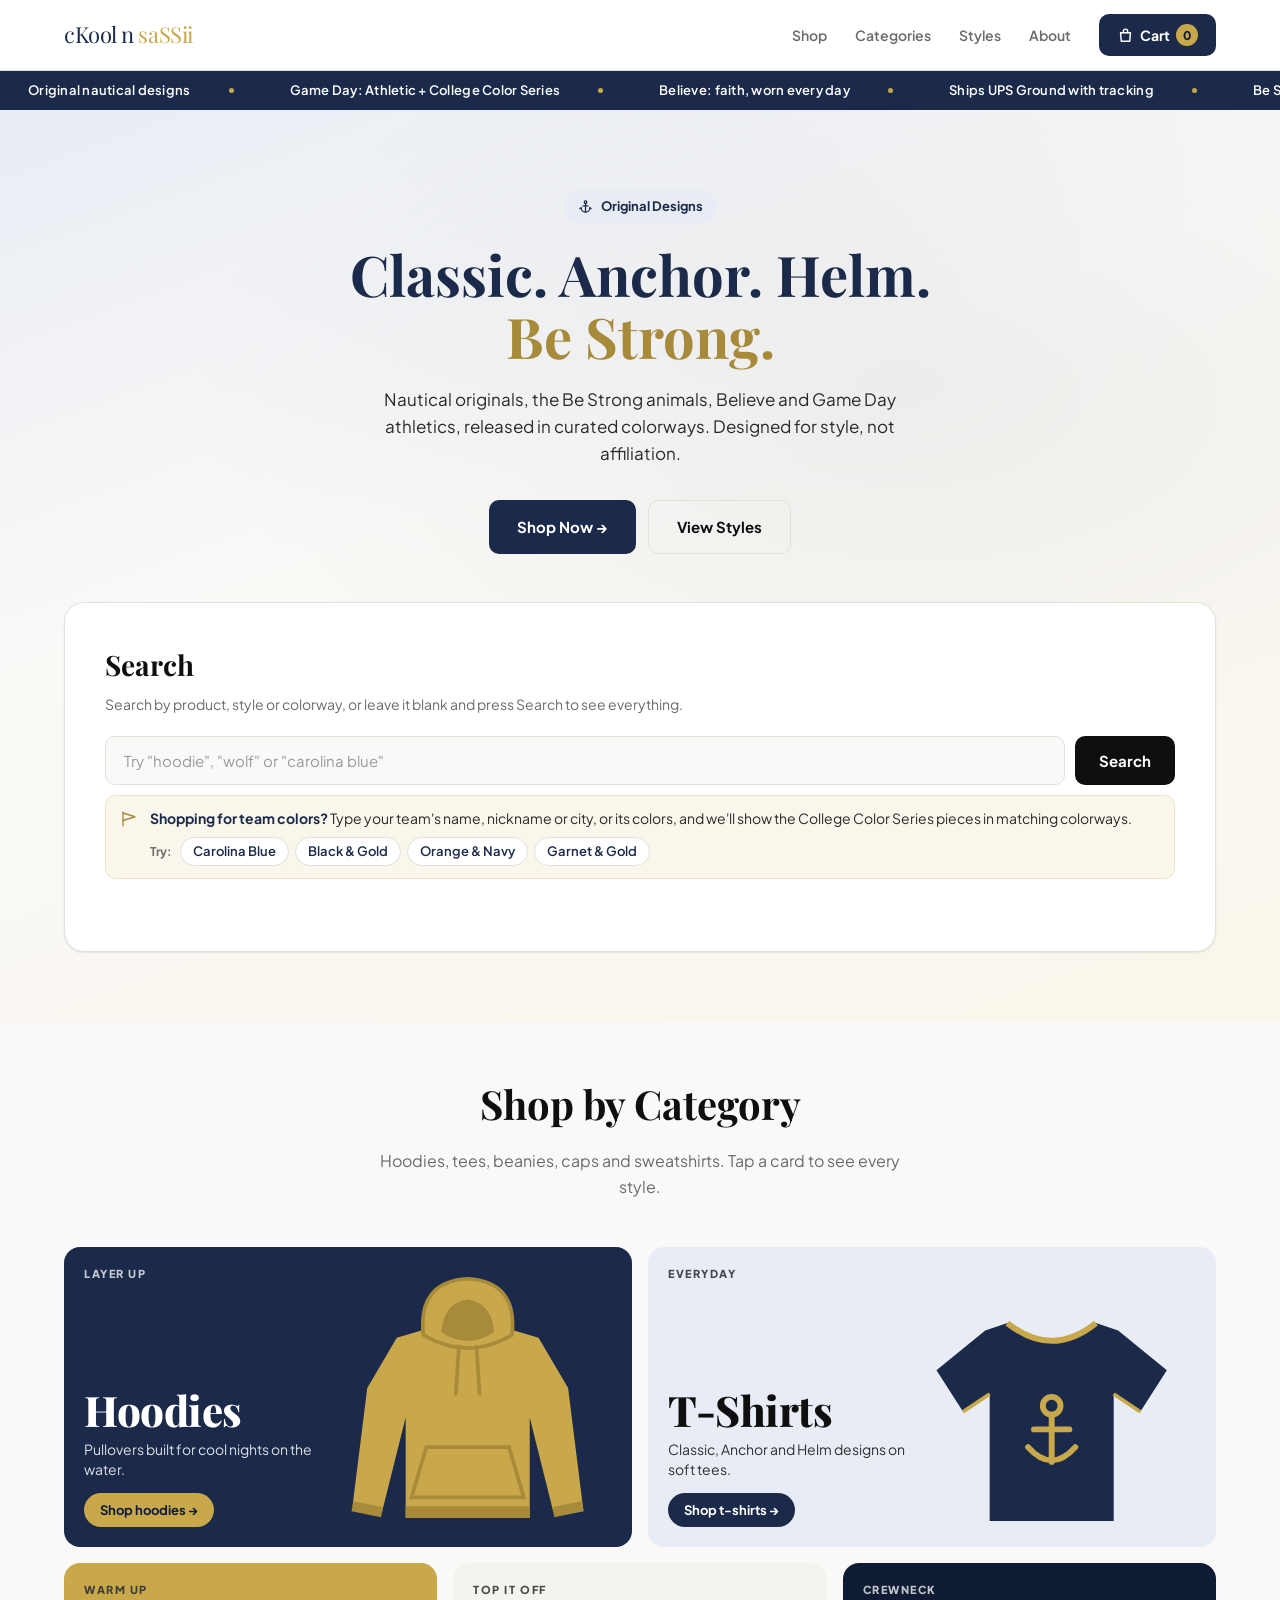
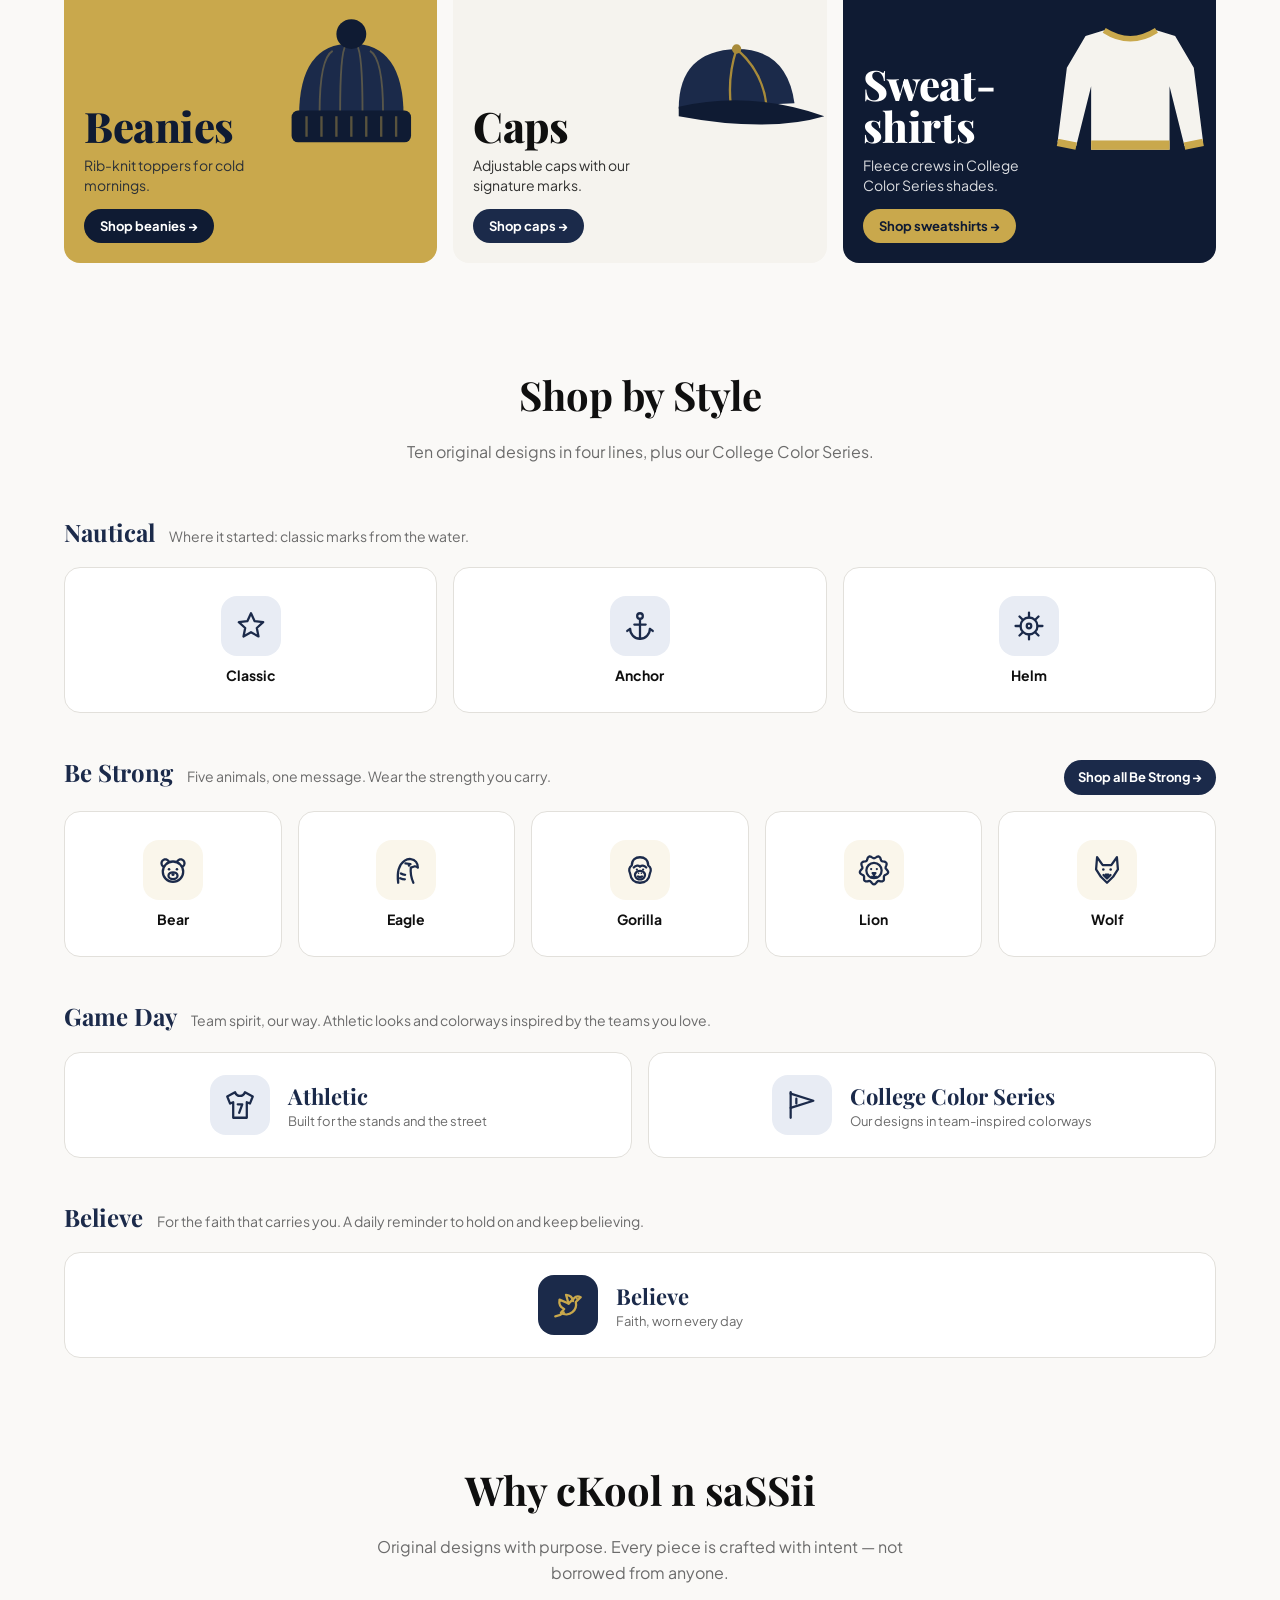
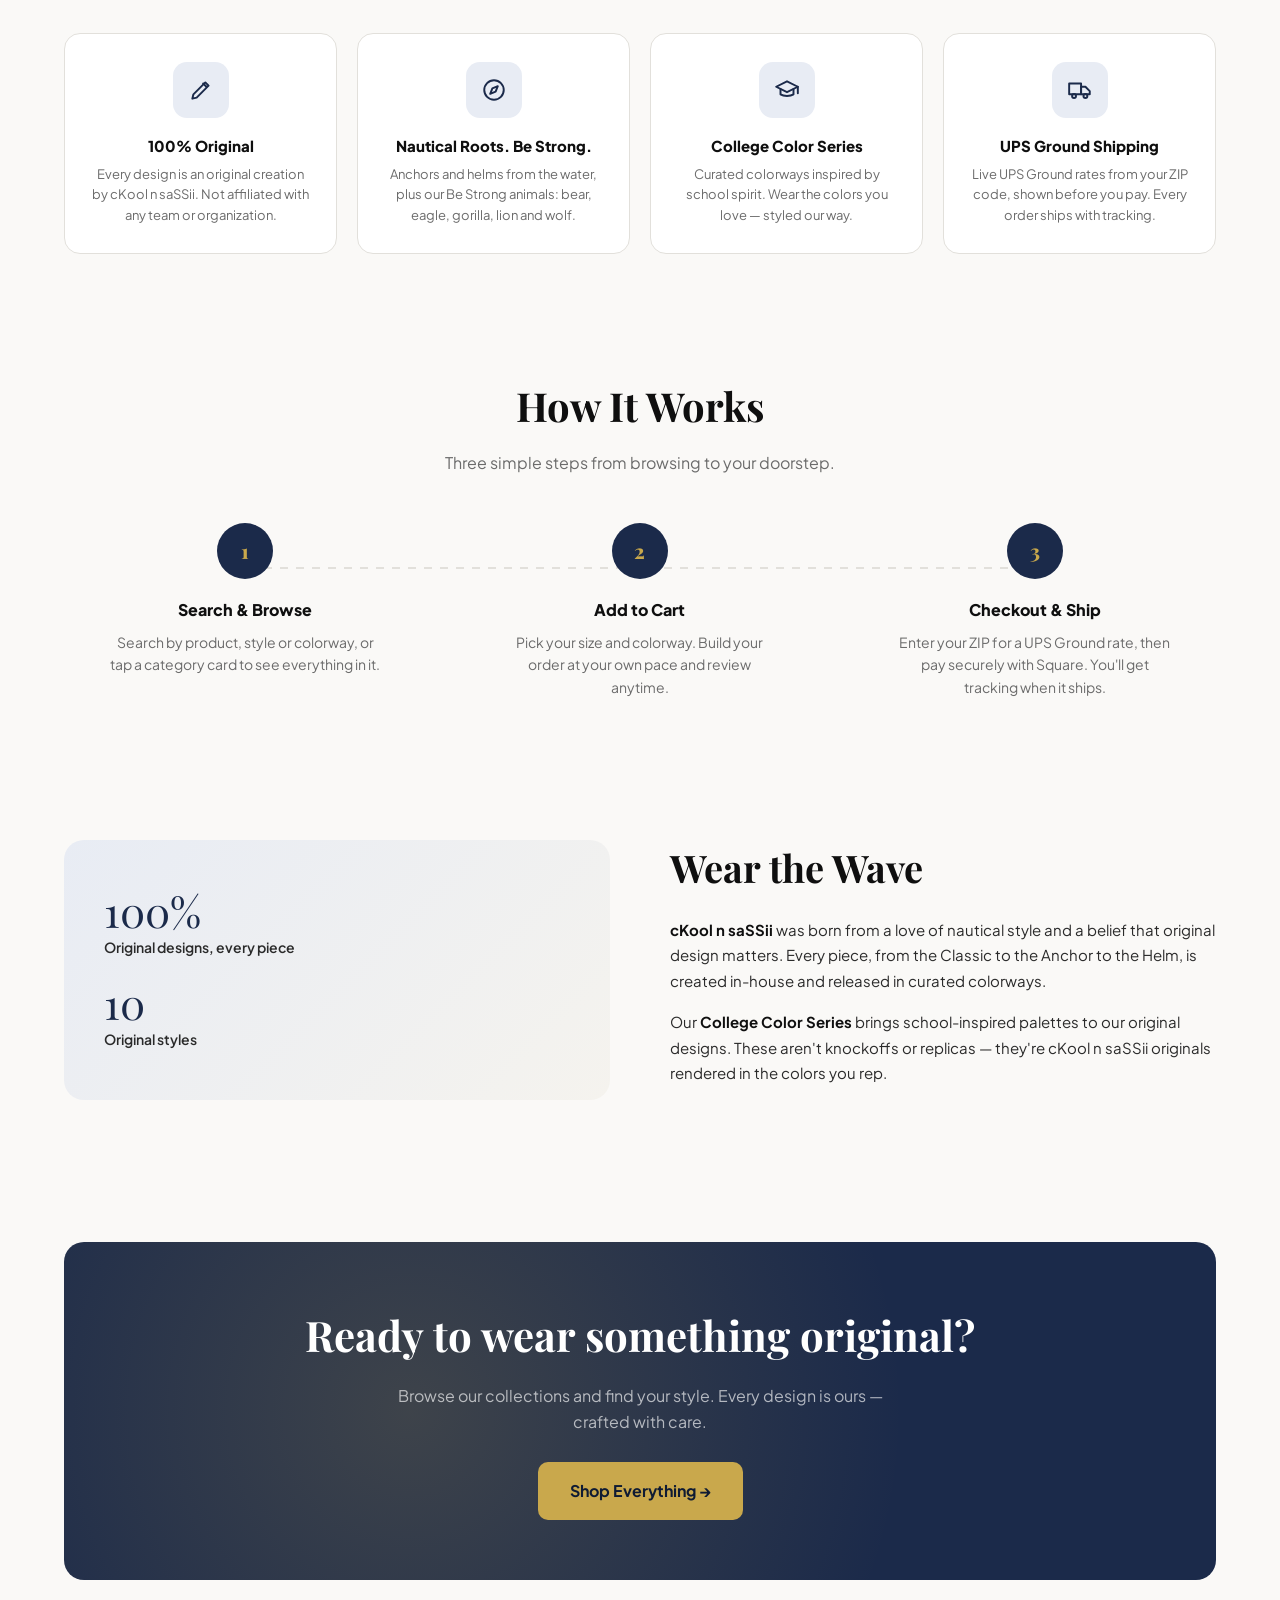
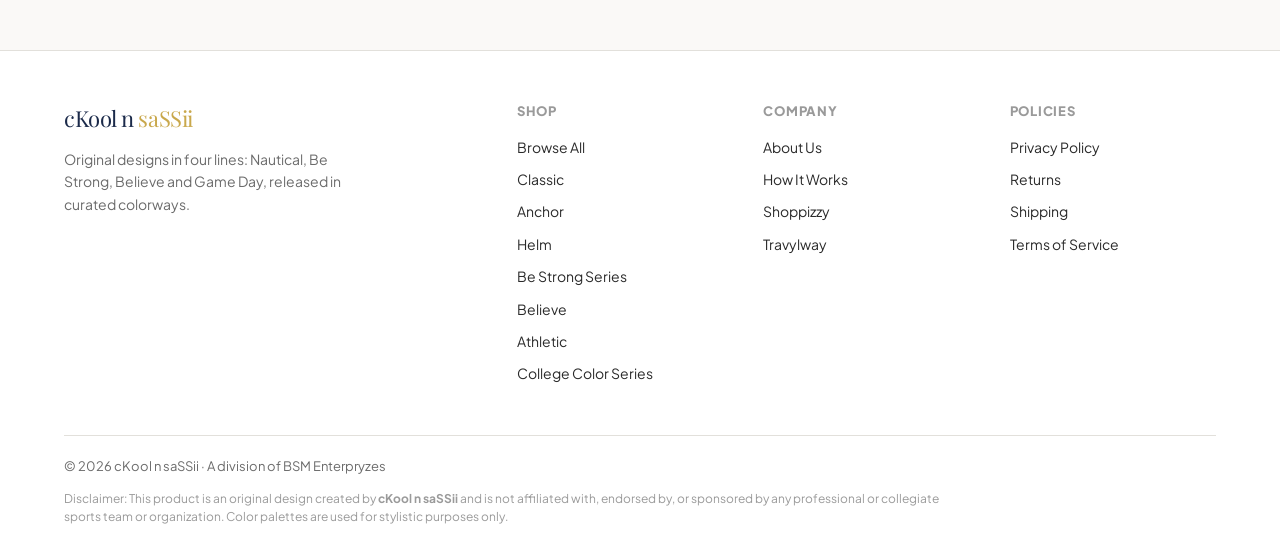
==== commit e4f4bbf3: "Add Game Day style line: Athletic (jersey icon) + College Color Series Co-Authored-By: Claude Opus 5" ====
--- a/index.html
+++ b/index.html
@@ -4,7 +4,7 @@
   <meta charset="utf-8" />
   <meta name="viewport" content="width=device-width,initial-scale=1" />
   <title>cKool n saSSii — Original Designs. Wear the Wave.</title>
-  <meta name="description" content="cKool n saSSii: original apparel in the Nautical line (Classic, Anchor, Helm) the Be Strong series (Bear, Eagle, Gorilla, Lion, Wolf) and Believe, in curated colorways. Not affiliated with any team." />
+  <meta name="description" content="cKool n saSSii: original apparel in the Nautical line (Classic, Anchor, Helm) the Be Strong series (Bear, Eagle, Gorilla, Lion, Wolf), Believe and Game Day athletics, in curated colorways. Not affiliated with any team." />
   <link rel="preconnect" href="https://fonts.googleapis.com">
   <link rel="preconnect" href="https://fonts.gstatic.com" crossorigin>
   <link href="https://fonts.googleapis.com/css2?family=Playfair+Display:wght@400;600;700;800;900&family=Plus+Jakarta+Sans:wght@400;500;600;700;800&display=swap" rel="stylesheet">
@@ -375,6 +375,9 @@
     .style-group-strong .cat-tile:hover .cat-icon { background: var(--navy); color: var(--gold); }
     .style-group[data-group="nautical"] .cat-grid { grid-template-columns: repeat(3, 1fr); }
     .style-group[data-group="believe"] .cat-grid { grid-template-columns: 1fr; }
+    .style-group[data-group="gameday"] .cat-grid { grid-template-columns: repeat(2, 1fr); }
+    .style-group-gameday .cat-icon { background: var(--navy-light); color: var(--navy); }
+    .style-group-gameday .cat-tile:hover .cat-icon { background: var(--navy); color: var(--gold); }
     .cat-tile-wide { flex-direction: row; justify-content: center; gap: 18px; padding: 22px; }
     .cat-tile-wide .cat-text { display: flex; flex-direction: column; align-items: flex-start; gap: 2px; text-align: left; }
     .cat-tile-wide .cat-label { font-family: var(--font-display); font-size: 22px; color: var(--navy); }
@@ -391,7 +394,10 @@
       .style-group[data-group="strong"] .cat-grid { grid-template-columns: repeat(2, 1fr); }
       .style-group[data-group="nautical"] .cat-tile:last-child,
       .style-group[data-group="strong"] .cat-tile:last-child { grid-column: 1 / -1; }
-      .style-group[data-group="believe"] .cat-grid { grid-template-columns: 1fr; }
+      .style-group[data-group="believe"] .cat-grid,
+      .style-group[data-group="gameday"] .cat-grid { grid-template-columns: 1fr; }
+      .style-group[data-group="gameday"] .cat-tile:last-child { grid-column: auto; }
+      .cat-tile-wide { justify-content: flex-start; }
     }
 
     /* ── SHOP BY CATEGORY (product-type cards) ── */
@@ -874,8 +880,8 @@
   <!-- ── PERKS STRIP ── -->
   <div class="perks-bar" aria-label="Store highlights">
     <div class="perks-scroll">
-      <div class="perks-set"><div class="perk-item">Original nautical designs</div><div class="perk-item">College Color Series available</div><div class="perk-item">Believe: faith, worn every day</div><div class="perk-item">Ships UPS Ground with tracking</div><div class="perk-item">Be Strong: Bear · Eagle · Gorilla · Lion · Wolf</div></div>
-      <div class="perks-set" aria-hidden="true"><div class="perk-item">Original nautical designs</div><div class="perk-item">College Color Series available</div><div class="perk-item">Believe: faith, worn every day</div><div class="perk-item">Ships UPS Ground with tracking</div><div class="perk-item">Be Strong: Bear · Eagle · Gorilla · Lion · Wolf</div></div>
+      <div class="perks-set"><div class="perk-item">Original nautical designs</div><div class="perk-item">Game Day: Athletic + College Color Series</div><div class="perk-item">Believe: faith, worn every day</div><div class="perk-item">Ships UPS Ground with tracking</div><div class="perk-item">Be Strong: Bear · Eagle · Gorilla · Lion · Wolf</div></div>
+      <div class="perks-set" aria-hidden="true"><div class="perk-item">Original nautical designs</div><div class="perk-item">Game Day: Athletic + College Color Series</div><div class="perk-item">Believe: faith, worn every day</div><div class="perk-item">Ships UPS Ground with tracking</div><div class="perk-item">Be Strong: Bear · Eagle · Gorilla · Lion · Wolf</div></div>
     </div>
   </div>
 
@@ -886,8 +892,8 @@
         <div class="hero-tag"><svg class="ico" width="15" height="15" viewBox="0 0 24 24" fill="none" stroke="currentColor" stroke-width="2" stroke-linecap="round" stroke-linejoin="round" aria-hidden="true"><circle cx="12" cy="5" r="2"/><path d="M12 7v14"/><path d="M8 11h8"/><path d="M5 14a7 7 0 0 0 14 0"/><path d="M5 14l-2 1.5M19 14l2 1.5"/></svg>Original Designs</div>
         <h1><em>Classic. Anchor. Helm.</em> <span class="h1-strong">Be Strong.</span></h1>
         <p class="hero-desc">
-          Nautical originals, the Be Strong series of bear, eagle, gorilla, lion and wolf,
-          and Believe, for keeping the faith. Released in curated colorways. Designed for style, not affiliation.
+          Nautical originals, the Be Strong animals, Believe and Game Day athletics,
+          released in curated colorways. Designed for style, not affiliation.
         </p>
         <div class="hero-cta">
           <a href="#shop" class="btn-primary">Shop Now →</a>
@@ -1021,7 +1027,7 @@
   <div class="section section-sm" id="collections" hidden>
     <div class="section-header">
       <h2>Shop by Style</h2>
-      <p>Nine original designs in three lines, each released in curated colorways.</p>
+      <p>Ten original designs in four lines, plus our College Color Series.</p>
     </div>
     <div class="style-group" data-group="nautical">
       <div class="style-group-head">
@@ -1072,6 +1078,28 @@
         </button>
       </div>
     </div>
+    <div class="style-group style-group-gameday" data-group="gameday">
+      <div class="style-group-head">
+        <h3>Game Day</h3>
+        <p>Team spirit, our way. Athletic looks and colorways inspired by the teams you love.</p>
+      </div>
+      <div class="cat-grid">
+        <button class="cat-tile cat-tile-wide" data-q="athletic">
+          <span class="cat-icon"><svg class="ico" width="34" height="34" viewBox="0 0 24 24" fill="none" stroke="currentColor" stroke-width="1.6" stroke-linecap="round" stroke-linejoin="round" aria-hidden="true"><path d="M8.5 3L3 6l2 5 2.2-1V21h9.6V10l2.2 1 2-5-5.5-3c-.6 1.6-1.9 2.6-3.5 2.6S9.1 4.6 8.5 3z"/><path d="M10.4 11.5h3.2l-2.2 6"/></svg></span>
+          <span class="cat-text">
+            <span class="cat-label">Athletic</span>
+            <span class="cat-sub">Built for the stands and the street</span>
+          </span>
+        </button>
+        <button class="cat-tile cat-tile-wide" data-q="college color">
+          <span class="cat-icon"><svg class="ico" width="34" height="34" viewBox="0 0 24 24" fill="none" stroke="currentColor" stroke-width="1.6" stroke-linecap="round" stroke-linejoin="round" aria-hidden="true"><path d="M4 3v18"/><path d="M4 4l16 5-16 5"/><path d="M8 7.5v3.5"/></svg></span>
+          <span class="cat-text">
+            <span class="cat-label">College Color Series</span>
+            <span class="cat-sub">Our designs in team-inspired colorways</span>
+          </span>
+        </button>
+      </div>
+    </div>
     <div class="style-group style-group-believe" data-group="believe">
       <div class="style-group-head">
         <h3>Believe</h3>
@@ -1162,7 +1190,7 @@
           <div class="label">Original designs, every piece</div>
         </div>
         <div class="about-stat">
-          <div class="num">9</div>
+          <div class="num">10</div>
           <div class="label">Original styles</div>
         </div>
 
@@ -1195,7 +1223,7 @@
       <div class="footer-grid">
         <div class="footer-brand">
           <div class="nav-logo">cKool n <span>saSSii</span></div>
-          <p>Original designs: the Nautical line (Classic, Anchor, Helm), the Be Strong series and Believe, released in curated colorways.</p>
+          <p>Original designs in four lines: Nautical, Be Strong, Believe and Game Day, released in curated colorways.</p>
         </div>
         <div class="footer-col">
           <h5>Shop</h5>
@@ -1205,6 +1233,7 @@
           <a href="#shop" data-q="helm" class="coll-link" hidden>Helm</a>
           <a href="#shop" data-q="be strong" class="coll-link" hidden>Be Strong Series</a>
           <a href="#shop" data-q="believe" class="coll-link" hidden>Believe</a>
+          <a href="#shop" data-q="athletic" class="coll-link" hidden>Athletic</a>
           <a href="#shop" data-q="college color" class="coll-link" hidden>College Color Series</a>
         </div>
         <div class="footer-col">
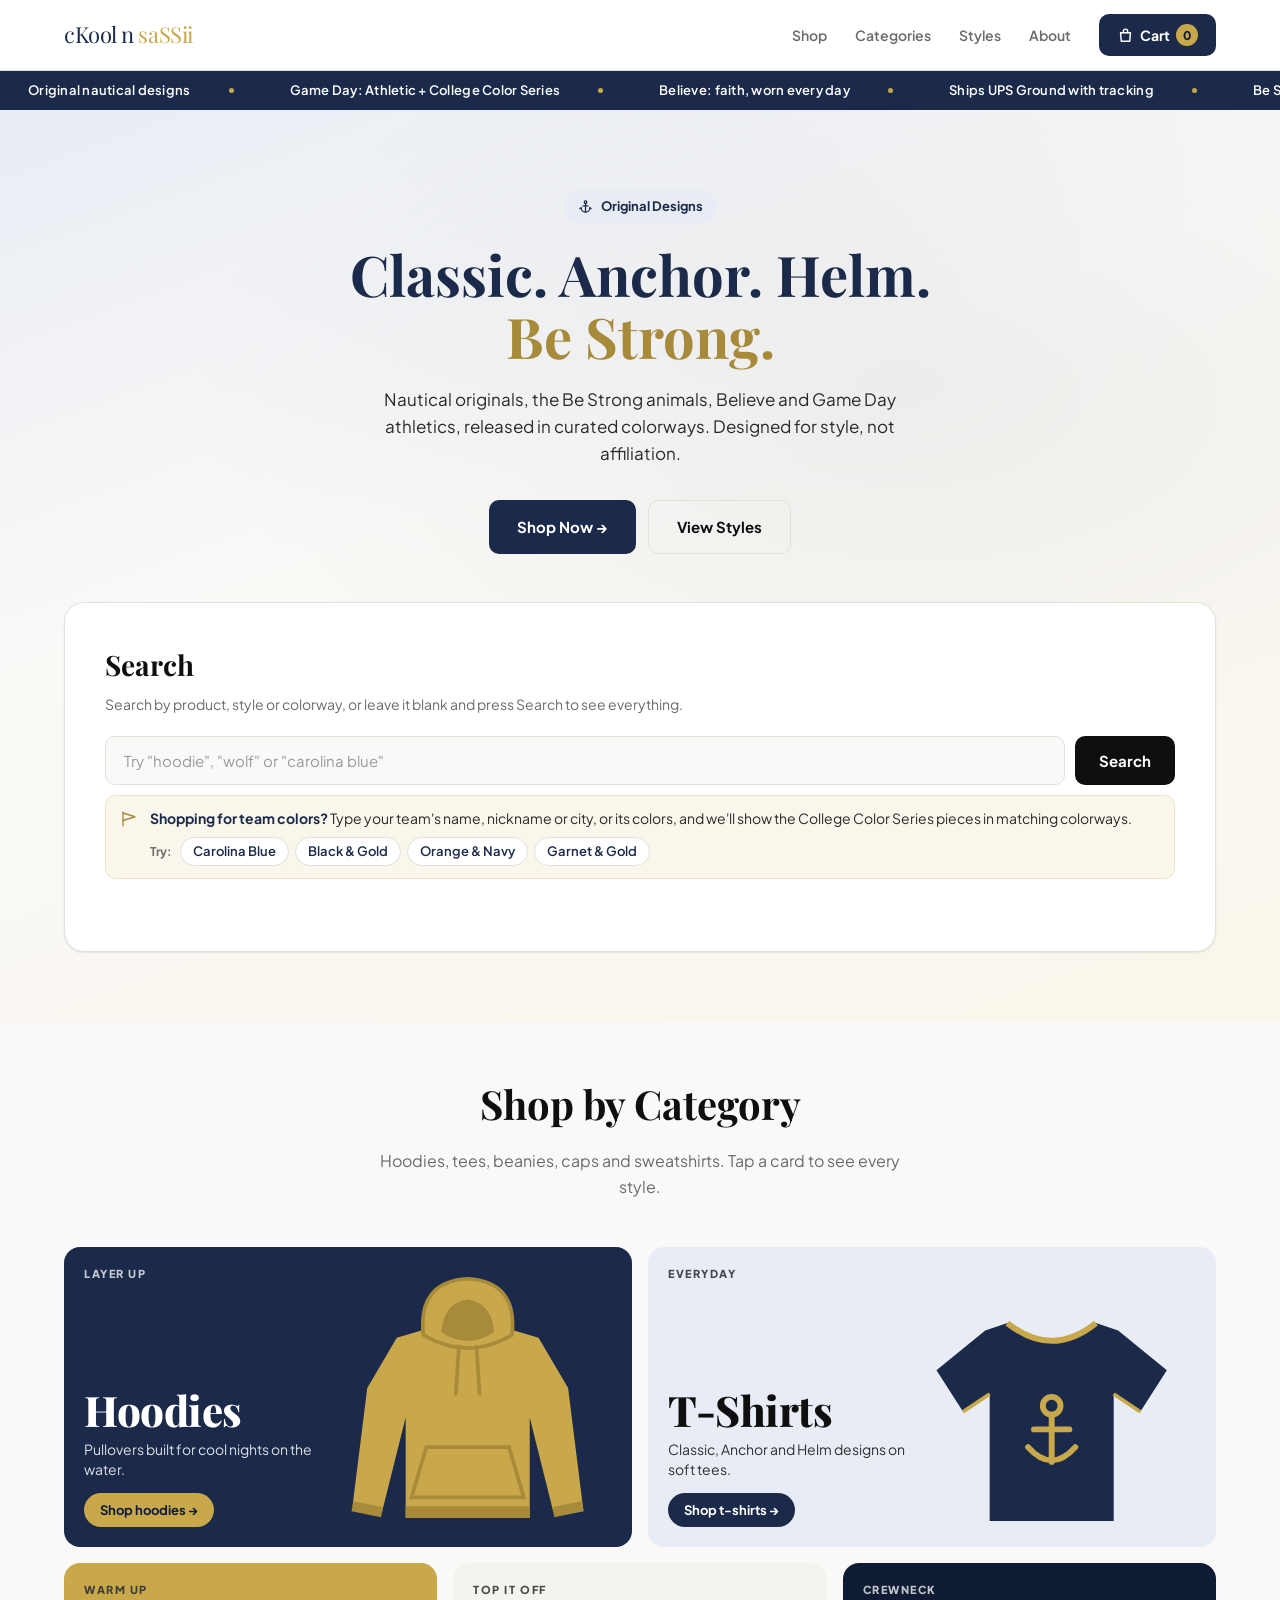
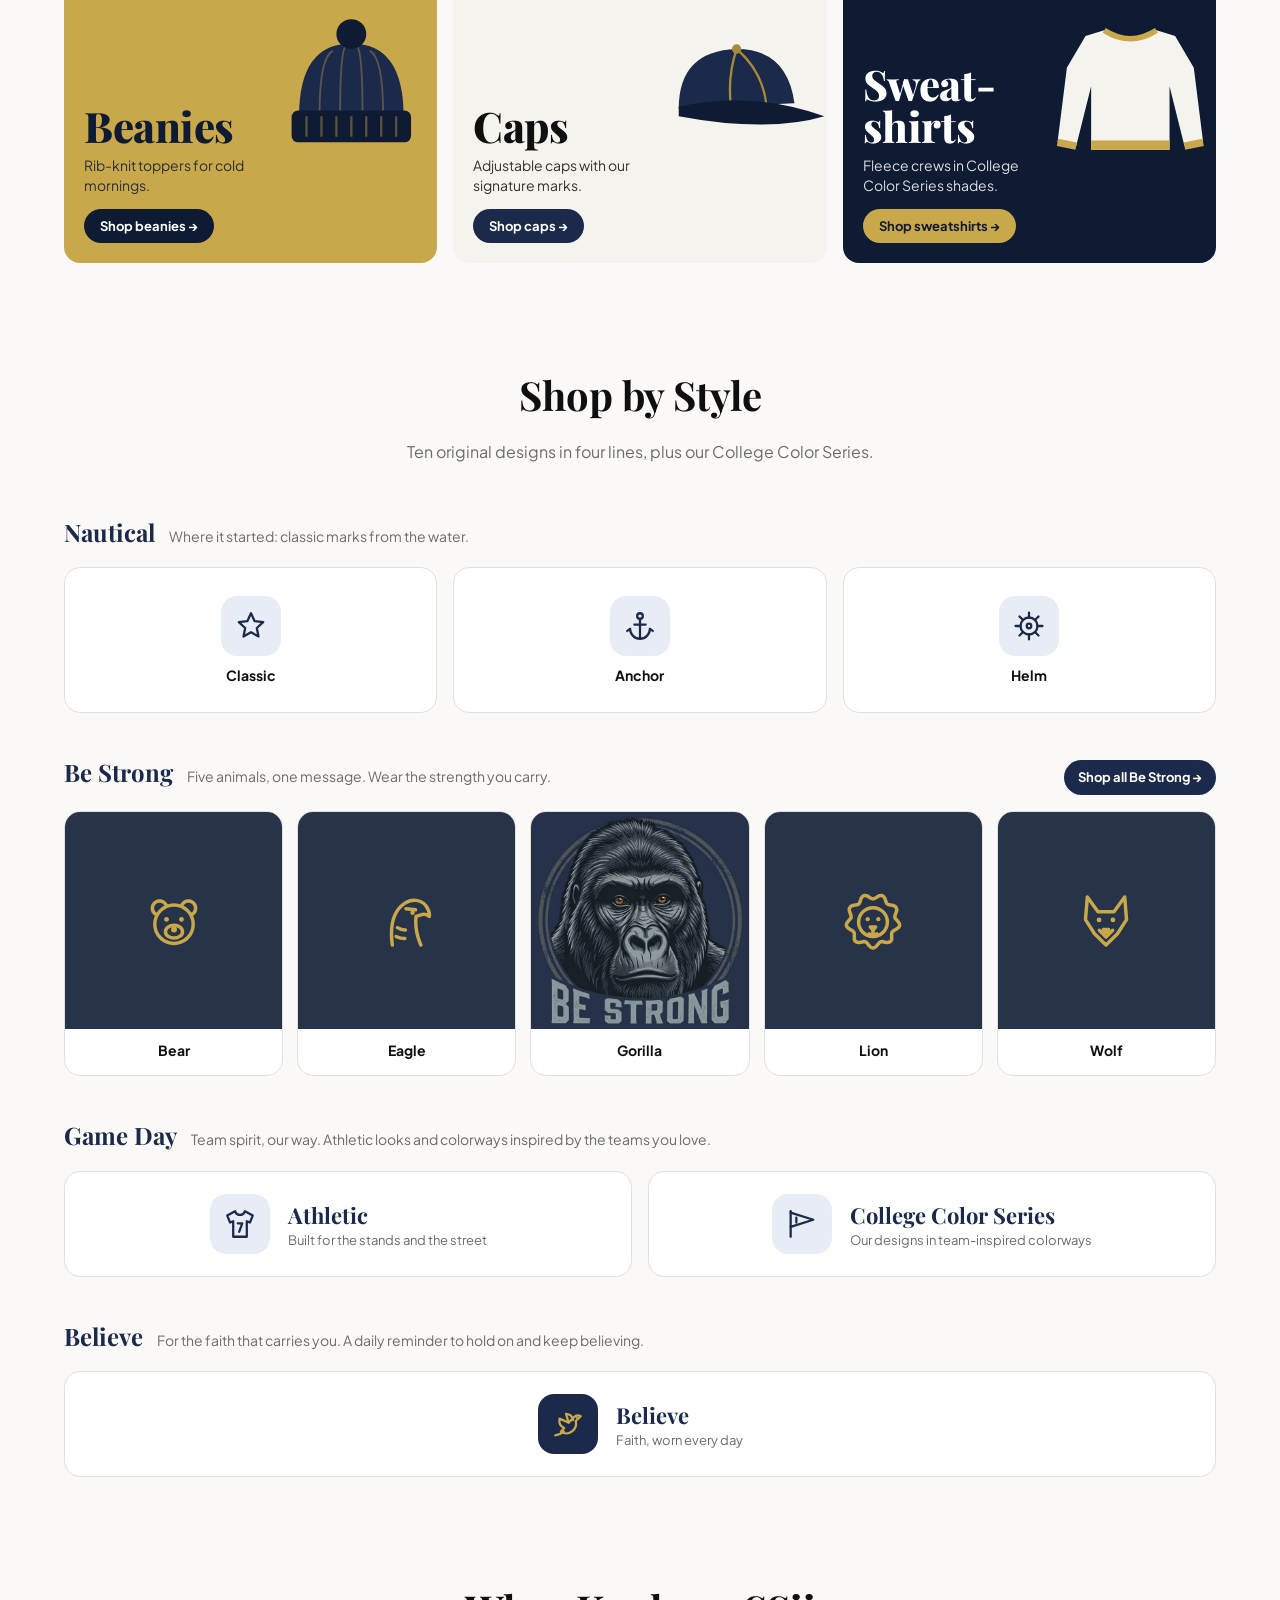
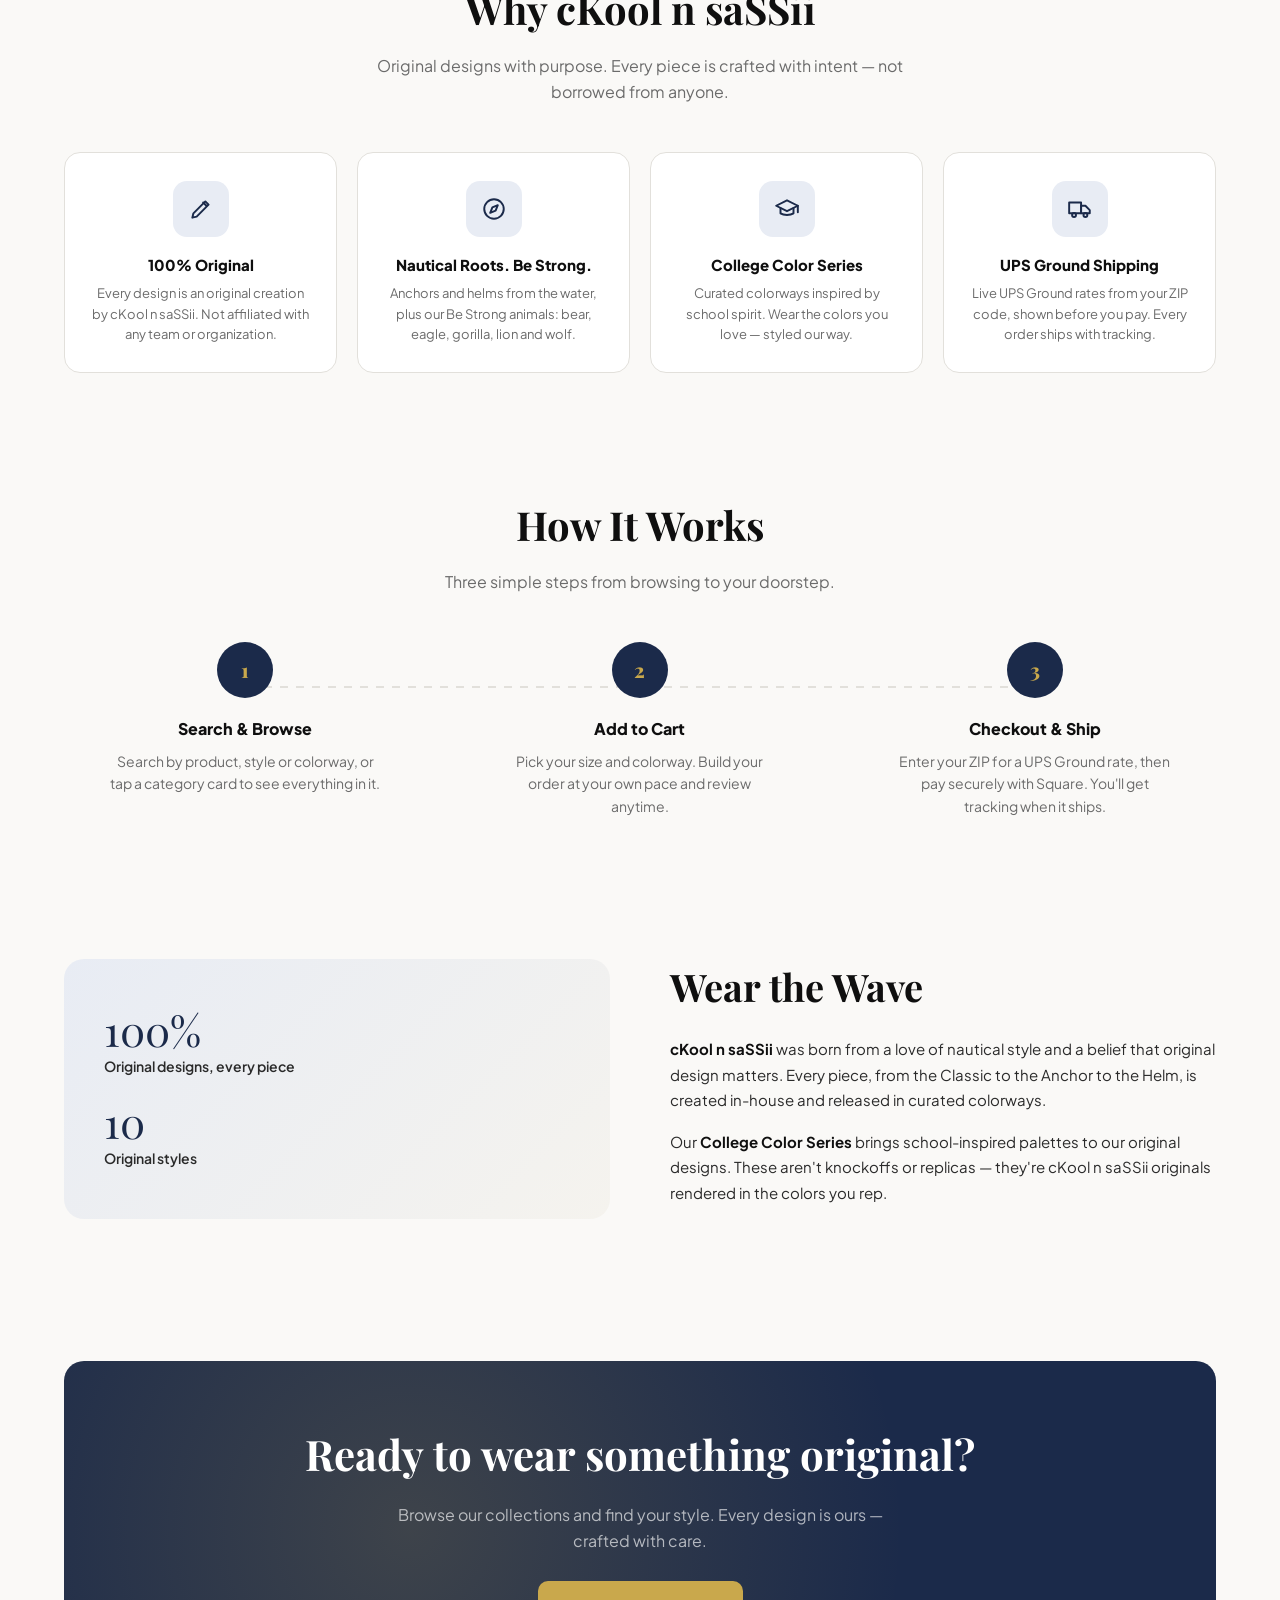
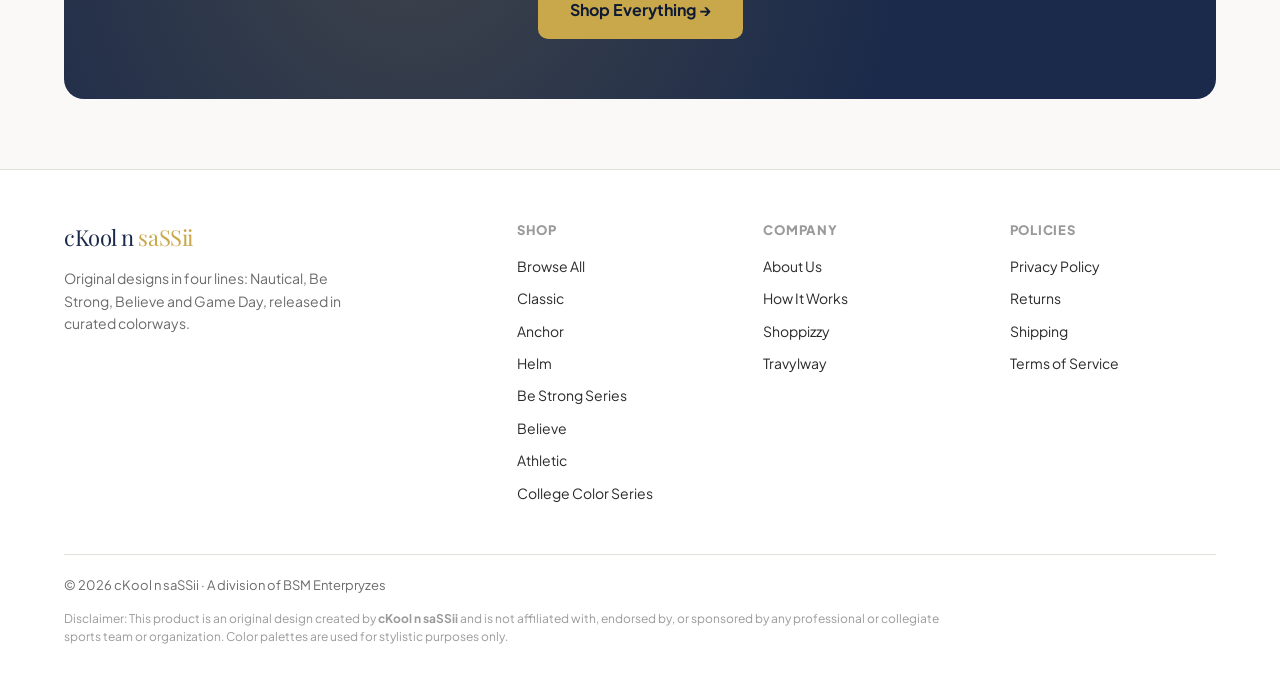
==== commit 3928c76d: "Be Strong tiles become picture cards; add gorilla artwork Animals without artwork yet show their ico" ====
--- a/index.html
+++ b/index.html
@@ -371,6 +371,20 @@
     }
     .style-group-all:hover { background: var(--navy-dark); }
     .style-group-all:focus-visible { outline: 3px solid var(--gold); outline-offset: 2px; }
+    .style-group-strong .cat-grid { gap: 14px; }
+    .style-group-strong .cat-tile { padding: 0; gap: 0; overflow: hidden; justify-content: flex-start; }
+    .style-art {
+      display: grid; place-items: center; width: 100%; aspect-ratio: 1 / 1; overflow: hidden;
+      background: #273349; color: var(--gold);
+    }
+    .style-art picture, .style-art img { display: block; width: 100%; height: 100%; }
+    .style-art img { object-fit: cover; transition: transform .4s ease; }
+    .style-art .ico { width: 64px; height: 64px; stroke-width: 1.3; }
+    .style-group-strong .cat-tile:hover .style-art img { transform: scale(1.04); }
+    .style-group-strong .cat-label { padding: 12px 8px 4px; }
+    .style-group-strong .cat-tile > :last-child { margin-bottom: 12px; }
+    .style-group-strong .cat-tile.soon .style-art { filter: grayscale(1); opacity: .75; }
+    @media (prefers-reduced-motion: reduce) { .style-art img { transition: none; } }
     .style-group-strong .cat-icon { background: var(--gold-light); color: var(--navy); }
     .style-group-strong .cat-tile:hover .cat-icon { background: var(--navy); color: var(--gold); }
     .style-group[data-group="nautical"] .cat-grid { grid-template-columns: repeat(3, 1fr); }
@@ -393,7 +407,7 @@
       .style-group[data-group="nautical"] .cat-grid,
       .style-group[data-group="strong"] .cat-grid { grid-template-columns: repeat(2, 1fr); }
       .style-group[data-group="nautical"] .cat-tile:last-child,
-      .style-group[data-group="strong"] .cat-tile:last-child { grid-column: 1 / -1; }
+      .style-group[data-group="strong"] .cat-tile:last-child { grid-column: 1 / -1; justify-self: center; width: calc(50% - 7px); }
       .style-group[data-group="believe"] .cat-grid,
       .style-group[data-group="gameday"] .cat-grid { grid-template-columns: 1fr; }
       .style-group[data-group="gameday"] .cat-tile:last-child { grid-column: auto; }
@@ -1057,23 +1071,23 @@
       </div>
       <div class="cat-grid">
         <button class="cat-tile" data-q="bear">
-          <span class="cat-icon"><svg class="ico" width="34" height="34" viewBox="0 0 24 24" fill="none" stroke="currentColor" stroke-width="1.6" stroke-linecap="round" stroke-linejoin="round" aria-hidden="true"><path d="M5.4 9.6 L5.2 9.5 L5.1 9.4 L4.9 9.3 L4.8 9.2 L4.7 9.1 L4.5 8.9 L4.4 8.8 L4.3 8.6 L4.2 8.5 L4.1 8.3 L4.1 8.1 L4.0 7.9 L4.0 7.8 L3.9 7.6 L3.9 7.4 L3.9 7.2 L3.9 7.0 L3.9 6.8 L4.0 6.6 L4.0 6.5 L4.1 6.3 L4.1 6.1 L4.2 5.9 L4.3 5.8 L4.4 5.6 L4.5 5.5 L4.7 5.3 L4.8 5.2 L4.9 5.1 L5.1 5.0 L5.2 4.9 L5.4 4.8 L5.6 4.7 L5.8 4.6 L5.9 4.6 L6.1 4.5 L6.3 4.5 L6.5 4.5 L6.7 4.5 L6.9 4.5 L7.1 4.5 L7.3 4.6 L7.4 4.6 L7.6 4.7 L7.8 4.8 L8.0 4.9 L8.1 5.0 L8.3 5.1 L8.4 5.2 L8.5 5.3 L8.7 5.5 L8.8 5.6 L8.9 5.8 L9.0 5.9 L9.1 6.1 L9.1 6.3"/><path d="M14.9 6.3 L14.9 6.1 L15.0 5.9 L15.1 5.8 L15.2 5.6 L15.3 5.5 L15.5 5.3 L15.6 5.2 L15.7 5.1 L15.9 5.0 L16.0 4.9 L16.2 4.8 L16.4 4.7 L16.6 4.6 L16.7 4.6 L16.9 4.5 L17.1 4.5 L17.3 4.5 L17.5 4.5 L17.7 4.5 L17.9 4.5 L18.1 4.6 L18.2 4.6 L18.4 4.7 L18.6 4.8 L18.8 4.9 L18.9 5.0 L19.1 5.1 L19.2 5.2 L19.3 5.3 L19.5 5.5 L19.6 5.6 L19.7 5.8 L19.8 5.9 L19.9 6.1 L19.9 6.3 L20.0 6.5 L20.0 6.6 L20.1 6.8 L20.1 7.0 L20.1 7.2 L20.1 7.2 L20.1 7.4 L20.1 7.6 L20.0 7.8 L20.0 7.9 L19.9 8.1 L19.9 8.3 L19.8 8.5 L19.7 8.6 L19.6 8.8 L19.5 8.9 L19.3 9.1 L19.2 9.2 L19.1 9.3 L18.9 9.4 L18.8 9.5 L18.6 9.6"/><circle cx="12" cy="13.2" r="7.2"/><ellipse cx="12" cy="16" rx="3.2" ry="2.4"/><circle cx="9.2" cy="11.4" r="0.9" fill="currentColor" stroke="none"/><circle cx="14.8" cy="11.4" r="0.9" fill="currentColor" stroke="none"/><circle cx="12" cy="15.2" r="1.1" fill="currentColor" stroke="none"/></svg></span>
+          <span class="style-art"><svg class="ico" width="34" height="34" viewBox="0 0 24 24" fill="none" stroke="currentColor" stroke-width="1.6" stroke-linecap="round" stroke-linejoin="round" aria-hidden="true"><path d="M5.4 9.6 L5.2 9.5 L5.1 9.4 L4.9 9.3 L4.8 9.2 L4.7 9.1 L4.5 8.9 L4.4 8.8 L4.3 8.6 L4.2 8.5 L4.1 8.3 L4.1 8.1 L4.0 7.9 L4.0 7.8 L3.9 7.6 L3.9 7.4 L3.9 7.2 L3.9 7.0 L3.9 6.8 L4.0 6.6 L4.0 6.5 L4.1 6.3 L4.1 6.1 L4.2 5.9 L4.3 5.8 L4.4 5.6 L4.5 5.5 L4.7 5.3 L4.8 5.2 L4.9 5.1 L5.1 5.0 L5.2 4.9 L5.4 4.8 L5.6 4.7 L5.8 4.6 L5.9 4.6 L6.1 4.5 L6.3 4.5 L6.5 4.5 L6.7 4.5 L6.9 4.5 L7.1 4.5 L7.3 4.6 L7.4 4.6 L7.6 4.7 L7.8 4.8 L8.0 4.9 L8.1 5.0 L8.3 5.1 L8.4 5.2 L8.5 5.3 L8.7 5.5 L8.8 5.6 L8.9 5.8 L9.0 5.9 L9.1 6.1 L9.1 6.3"/><path d="M14.9 6.3 L14.9 6.1 L15.0 5.9 L15.1 5.8 L15.2 5.6 L15.3 5.5 L15.5 5.3 L15.6 5.2 L15.7 5.1 L15.9 5.0 L16.0 4.9 L16.2 4.8 L16.4 4.7 L16.6 4.6 L16.7 4.6 L16.9 4.5 L17.1 4.5 L17.3 4.5 L17.5 4.5 L17.7 4.5 L17.9 4.5 L18.1 4.6 L18.2 4.6 L18.4 4.7 L18.6 4.8 L18.8 4.9 L18.9 5.0 L19.1 5.1 L19.2 5.2 L19.3 5.3 L19.5 5.5 L19.6 5.6 L19.7 5.8 L19.8 5.9 L19.9 6.1 L19.9 6.3 L20.0 6.5 L20.0 6.6 L20.1 6.8 L20.1 7.0 L20.1 7.2 L20.1 7.2 L20.1 7.4 L20.1 7.6 L20.0 7.8 L20.0 7.9 L19.9 8.1 L19.9 8.3 L19.8 8.5 L19.7 8.6 L19.6 8.8 L19.5 8.9 L19.3 9.1 L19.2 9.2 L19.1 9.3 L18.9 9.4 L18.8 9.5 L18.6 9.6"/><circle cx="12" cy="13.2" r="7.2"/><ellipse cx="12" cy="16" rx="3.2" ry="2.4"/><circle cx="9.2" cy="11.4" r="0.9" fill="currentColor" stroke="none"/><circle cx="14.8" cy="11.4" r="0.9" fill="currentColor" stroke="none"/><circle cx="12" cy="15.2" r="1.1" fill="currentColor" stroke="none"/></svg></span>
           <span class="cat-label">Bear</span>
         </button>
         <button class="cat-tile" data-q="eagle">
-          <span class="cat-icon"><svg class="ico" width="34" height="34" viewBox="0 0 24 24" fill="none" stroke="currentColor" stroke-width="1.6" stroke-linecap="round" stroke-linejoin="round" aria-hidden="true"><path d="M6.5 21c-.9-6.6.2-12.6 4.6-15.6 2.6-1.8 6.2-1.5 8 .9.9 1.2 1.4 2.7 1.3 4-.7-.7-1.6-1-2.6-.8l-2.4.8c-.4 3.5.3 7.3 1.8 10.7"/><path d="M11.6 7.4l3.6.4"/><circle cx="14.1" cy="8.9" r="0.85" fill="currentColor" stroke="none"/><path d="M8.4 14.5c.9.6 1.9.9 3 .9M7.9 17.8c1 .5 2.1.8 3.3.8"/></svg></span>
+          <span class="style-art"><svg class="ico" width="34" height="34" viewBox="0 0 24 24" fill="none" stroke="currentColor" stroke-width="1.6" stroke-linecap="round" stroke-linejoin="round" aria-hidden="true"><path d="M6.5 21c-.9-6.6.2-12.6 4.6-15.6 2.6-1.8 6.2-1.5 8 .9.9 1.2 1.4 2.7 1.3 4-.7-.7-1.6-1-2.6-.8l-2.4.8c-.4 3.5.3 7.3 1.8 10.7"/><path d="M11.6 7.4l3.6.4"/><circle cx="14.1" cy="8.9" r="0.85" fill="currentColor" stroke="none"/><path d="M8.4 14.5c.9.6 1.9.9 3 .9M7.9 17.8c1 .5 2.1.8 3.3.8"/></svg></span>
           <span class="cat-label">Eagle</span>
         </button>
         <button class="cat-tile" data-q="gorilla">
-          <span class="cat-icon"><svg class="ico" width="34" height="34" viewBox="0 0 24 24" fill="none" stroke="currentColor" stroke-width="1.6" stroke-linecap="round" stroke-linejoin="round" aria-hidden="true"><path d="M6.2 8.8C6.2 4.6 9 3 12 3s5.8 1.6 5.8 5.8c1.8.9 2.4 3.5 1.2 5.6C18.4 19 15.6 21 12 21s-6.4-2-7-6.6c-1.2-2.1-.6-4.7 1.2-5.6z"/><path d="M7.6 10.2c1.4-1.5 3.3-1.6 4.4-.5 1.1-1.1 3-1 4.4.5"/><path d="M8.6 14.6c.6-1.4 2-2 3.4-2s2.8.6 3.4 2c.4 1-.2 2.9-1.4 3.5-1.3.7-2.7.7-4 0-1.2-.6-1.8-2.5-1.4-3.5z"/><circle cx="9.8" cy="11.7" r="0.8" fill="currentColor" stroke="none"/><circle cx="14.2" cy="11.7" r="0.8" fill="currentColor" stroke="none"/><circle cx="11" cy="14.3" r="0.55" fill="currentColor" stroke="none"/><circle cx="13" cy="14.3" r="0.55" fill="currentColor" stroke="none"/><path d="M10.6 16.6c.9.5 1.9.5 2.8 0"/></svg></span>
+          <span class="style-art"><picture><source srcset="/images/styles/gorilla.webp" type="image/webp"><img src="/images/styles/gorilla.jpg" alt="" width="640" height="640" loading="lazy" decoding="async"></picture></span>
           <span class="cat-label">Gorilla</span>
         </button>
         <button class="cat-tile" data-q="lion">
-          <span class="cat-icon"><svg class="ico" width="34" height="34" viewBox="0 0 24 24" fill="none" stroke="currentColor" stroke-width="1.6" stroke-linecap="round" stroke-linejoin="round" aria-hidden="true"><path d="M21.2 12.0 L21.6 12.5 L21.9 13.0 L22.0 13.6 L21.8 14.1 L21.5 14.5 L21.0 14.9 L20.5 15.2 L19.9 15.5 L19.5 15.8 L19.2 16.1 L19.0 16.6 L19.0 17.1 L19.0 17.7 L19.0 18.3 L19.0 19.0 L18.7 19.5 L18.3 19.8 L17.8 20.0 L17.2 20.1 L16.6 20.0 L16.0 19.8 L15.4 19.7 L15.0 19.8 L14.6 19.9 L14.2 20.3 L13.9 20.7 L13.5 21.2 L13.0 21.7 L12.5 22.0 L12.0 22.1 L11.5 22.0 L11.0 21.7 L10.5 21.2 L10.1 20.7 L9.8 20.3 L9.4 19.9 L9.0 19.8 L8.6 19.7 L8.0 19.8 L7.4 20.0 L6.8 20.1 L6.2 20.0 L5.7 19.8 L5.3 19.5 L5.0 19.0 L5.0 18.3 L5.0 17.7 L5.0 17.1 L5.0 16.6 L4.8 16.1 L4.5 15.8 L4.1 15.5 L3.5 15.2 L3.0 14.9 L2.5 14.5 L2.2 14.1 L2.0 13.6 L2.1 13.0 L2.4 12.5 L2.8 12.0 L3.2 11.5 L3.6 11.1 L3.8 10.7 L3.8 10.3 L3.7 9.8 L3.5 9.2 L3.3 8.7 L3.1 8.0 L3.1 7.5 L3.3 7.0 L3.6 6.6 L4.1 6.3 L4.7 6.1 L5.4 6.0 L5.9 5.9 L6.4 5.8 L6.8 5.5 L7.0 5.1 L7.2 4.6 L7.4 4.0 L7.6 3.4 L8.0 2.9 L8.4 2.6 L8.9 2.4 L9.5 2.5 L10.0 2.7 L10.6 3.1 L11.1 3.4 L11.6 3.6 L12.0 3.7 L12.4 3.6 L12.9 3.4 L13.4 3.1 L14.0 2.7 L14.5 2.5 L15.1 2.4 L15.6 2.6 L16.0 2.9 L16.4 3.4 L16.6 4.0 L16.8 4.6 L17.0 5.1 L17.2 5.5 L17.6 5.8 L18.1 5.9 L18.6 6.0 L19.3 6.1 L19.9 6.3 L20.4 6.6 L20.7 7.0 L20.9 7.5 L20.9 8.0 L20.7 8.7 L20.5 9.2 L20.3 9.8 L20.2 10.3 L20.2 10.7 L20.4 11.1 L20.8 11.5Z"/><circle cx="12" cy="12.4" r="5.4"/><circle cx="10" cy="11.3" r="0.8" fill="currentColor" stroke="none"/><circle cx="14" cy="11.3" r="0.8" fill="currentColor" stroke="none"/><path d="M11 14.2h2l-1 1.2z" fill="currentColor"/><path d="M12 15.4v1.1M10.6 16.8c.7.5 2.1.5 2.8 0"/></svg></span>
+          <span class="style-art"><svg class="ico" width="34" height="34" viewBox="0 0 24 24" fill="none" stroke="currentColor" stroke-width="1.6" stroke-linecap="round" stroke-linejoin="round" aria-hidden="true"><path d="M21.2 12.0 L21.6 12.5 L21.9 13.0 L22.0 13.6 L21.8 14.1 L21.5 14.5 L21.0 14.9 L20.5 15.2 L19.9 15.5 L19.5 15.8 L19.2 16.1 L19.0 16.6 L19.0 17.1 L19.0 17.7 L19.0 18.3 L19.0 19.0 L18.7 19.5 L18.3 19.8 L17.8 20.0 L17.2 20.1 L16.6 20.0 L16.0 19.8 L15.4 19.7 L15.0 19.8 L14.6 19.9 L14.2 20.3 L13.9 20.7 L13.5 21.2 L13.0 21.7 L12.5 22.0 L12.0 22.1 L11.5 22.0 L11.0 21.7 L10.5 21.2 L10.1 20.7 L9.8 20.3 L9.4 19.9 L9.0 19.8 L8.6 19.7 L8.0 19.8 L7.4 20.0 L6.8 20.1 L6.2 20.0 L5.7 19.8 L5.3 19.5 L5.0 19.0 L5.0 18.3 L5.0 17.7 L5.0 17.1 L5.0 16.6 L4.8 16.1 L4.5 15.8 L4.1 15.5 L3.5 15.2 L3.0 14.9 L2.5 14.5 L2.2 14.1 L2.0 13.6 L2.1 13.0 L2.4 12.5 L2.8 12.0 L3.2 11.5 L3.6 11.1 L3.8 10.7 L3.8 10.3 L3.7 9.8 L3.5 9.2 L3.3 8.7 L3.1 8.0 L3.1 7.5 L3.3 7.0 L3.6 6.6 L4.1 6.3 L4.7 6.1 L5.4 6.0 L5.9 5.9 L6.4 5.8 L6.8 5.5 L7.0 5.1 L7.2 4.6 L7.4 4.0 L7.6 3.4 L8.0 2.9 L8.4 2.6 L8.9 2.4 L9.5 2.5 L10.0 2.7 L10.6 3.1 L11.1 3.4 L11.6 3.6 L12.0 3.7 L12.4 3.6 L12.9 3.4 L13.4 3.1 L14.0 2.7 L14.5 2.5 L15.1 2.4 L15.6 2.6 L16.0 2.9 L16.4 3.4 L16.6 4.0 L16.8 4.6 L17.0 5.1 L17.2 5.5 L17.6 5.8 L18.1 5.9 L18.6 6.0 L19.3 6.1 L19.9 6.3 L20.4 6.6 L20.7 7.0 L20.9 7.5 L20.9 8.0 L20.7 8.7 L20.5 9.2 L20.3 9.8 L20.2 10.3 L20.2 10.7 L20.4 11.1 L20.8 11.5Z"/><circle cx="12" cy="12.4" r="5.4"/><circle cx="10" cy="11.3" r="0.8" fill="currentColor" stroke="none"/><circle cx="14" cy="11.3" r="0.8" fill="currentColor" stroke="none"/><path d="M11 14.2h2l-1 1.2z" fill="currentColor"/><path d="M12 15.4v1.1M10.6 16.8c.7.5 2.1.5 2.8 0"/></svg></span>
           <span class="cat-label">Lion</span>
         </button>
         <button class="cat-tile" data-q="wolf">
-          <span class="cat-icon"><svg class="ico" width="34" height="34" viewBox="0 0 24 24" fill="none" stroke="currentColor" stroke-width="1.6" stroke-linecap="round" stroke-linejoin="round" aria-hidden="true"><path d="M5 3l4 5.5h6L19 3l.7 8.5-3.4 5.3L12 21l-4.3-4.2L4.3 11.5z"/><path d="M9.5 15.5L12 18l2.5-2.5"/><circle cx="9.4" cy="11.6" r="0.9" fill="currentColor" stroke="none"/><circle cx="14.6" cy="11.6" r="0.9" fill="currentColor" stroke="none"/><path d="M11 15.2h2l-1 1.1z" fill="currentColor"/></svg></span>
+          <span class="style-art"><svg class="ico" width="34" height="34" viewBox="0 0 24 24" fill="none" stroke="currentColor" stroke-width="1.6" stroke-linecap="round" stroke-linejoin="round" aria-hidden="true"><path d="M5 3l4 5.5h6L19 3l.7 8.5-3.4 5.3L12 21l-4.3-4.2L4.3 11.5z"/><path d="M9.5 15.5L12 18l2.5-2.5"/><circle cx="9.4" cy="11.6" r="0.9" fill="currentColor" stroke="none"/><circle cx="14.6" cy="11.6" r="0.9" fill="currentColor" stroke="none"/><path d="M11 15.2h2l-1 1.1z" fill="currentColor"/></svg></span>
           <span class="cat-label">Wolf</span>
         </button>
       </div>
